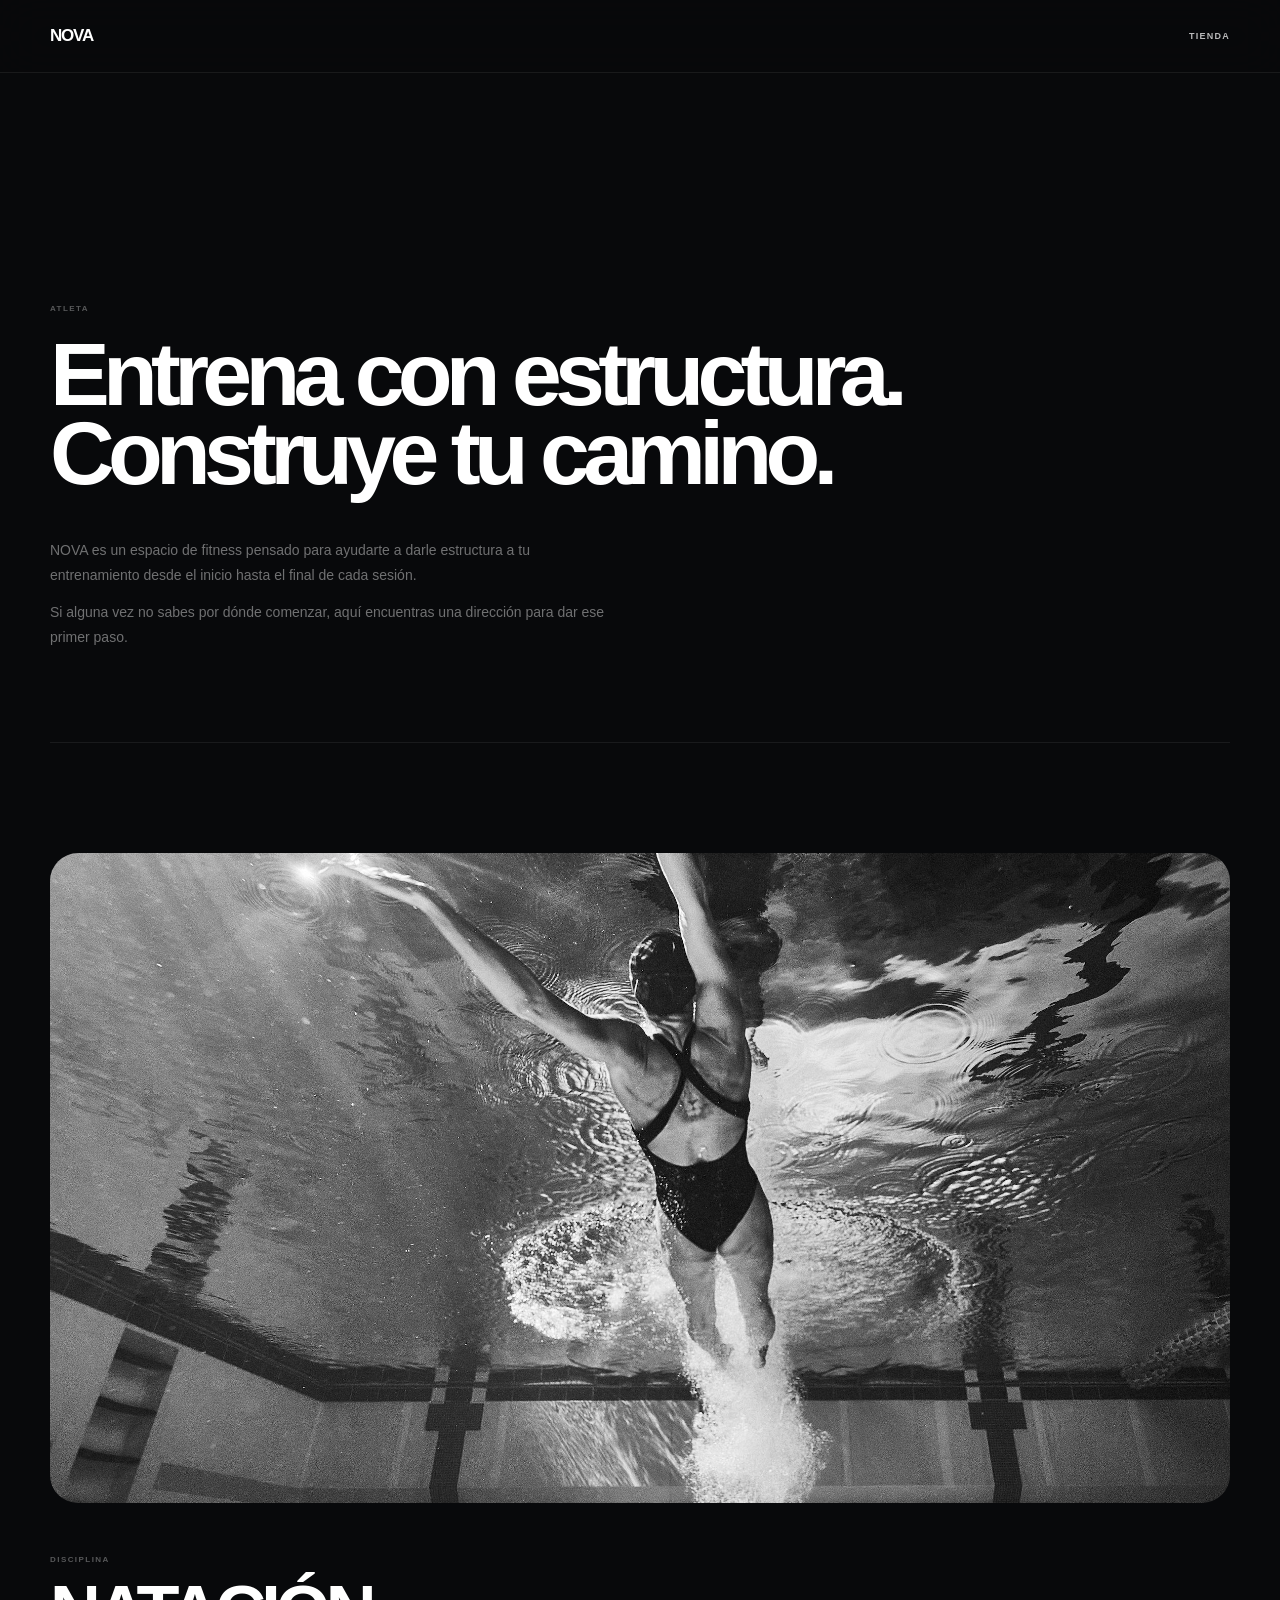
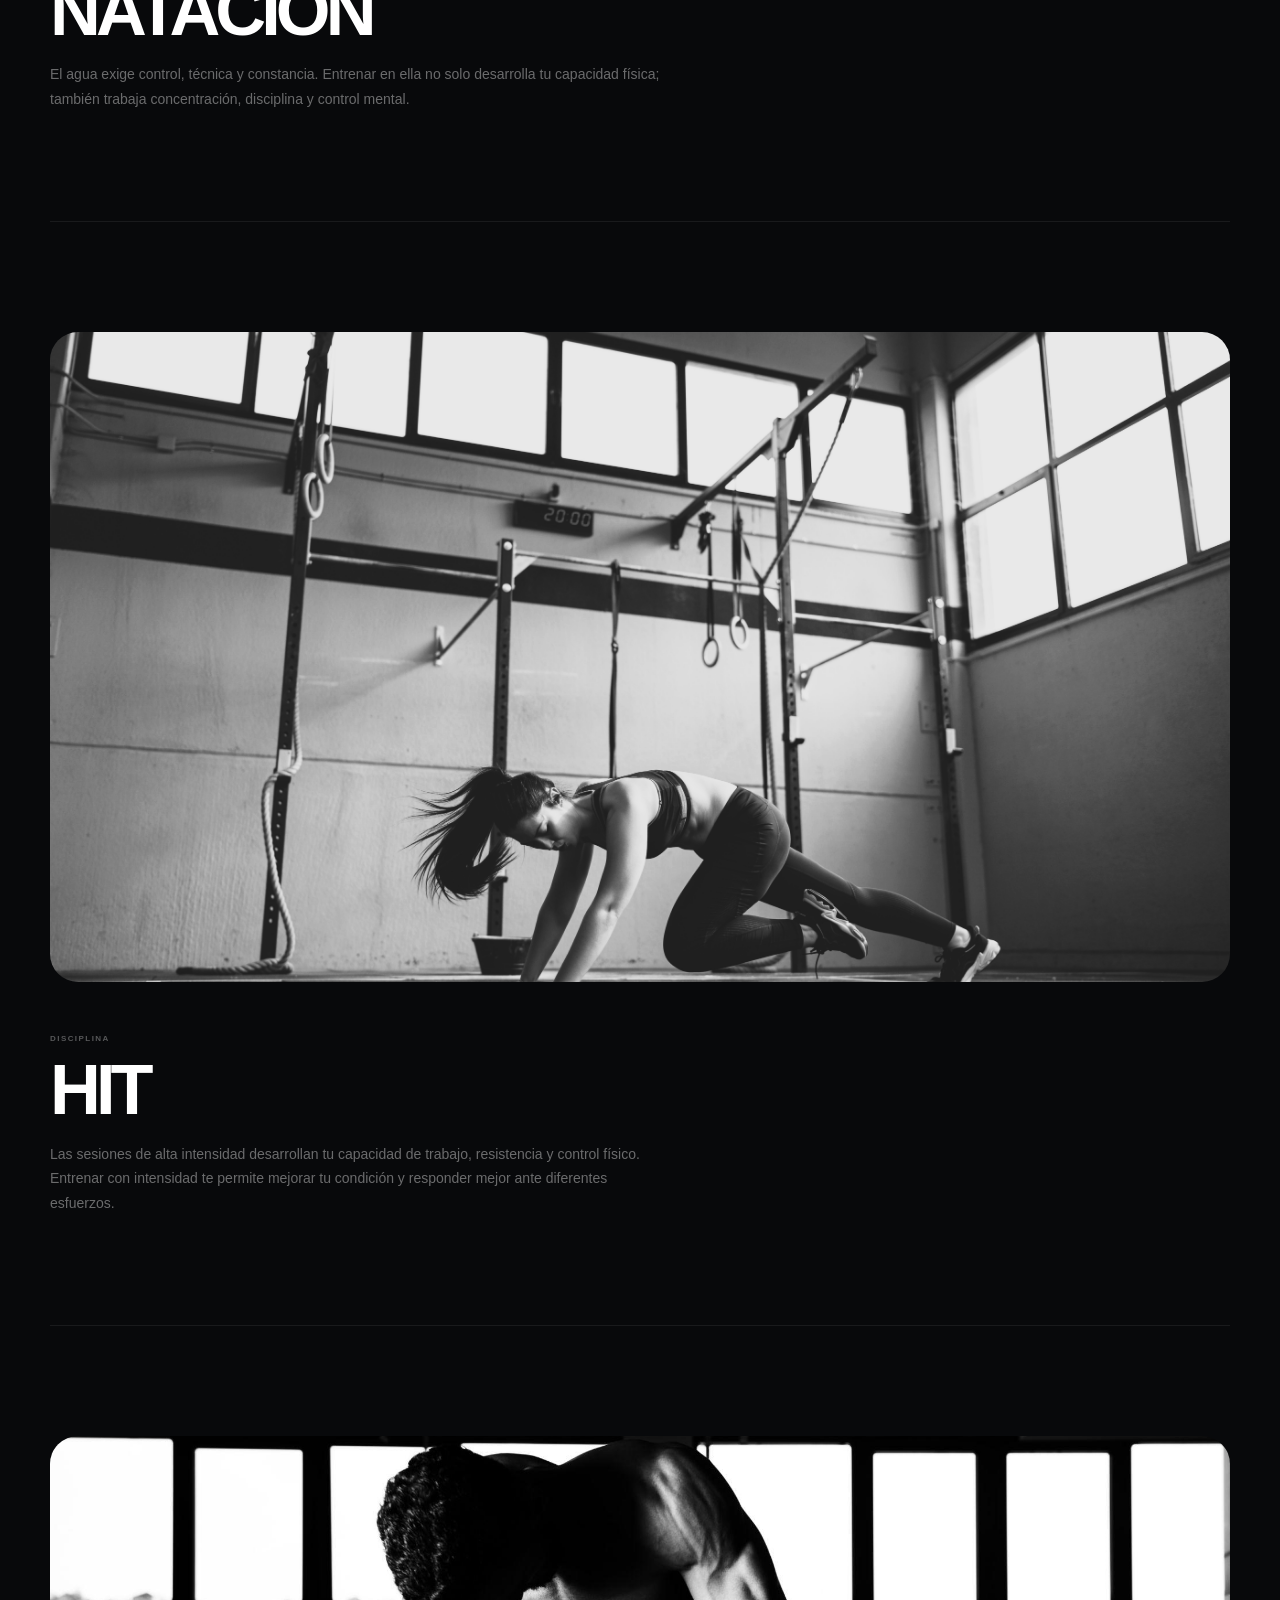
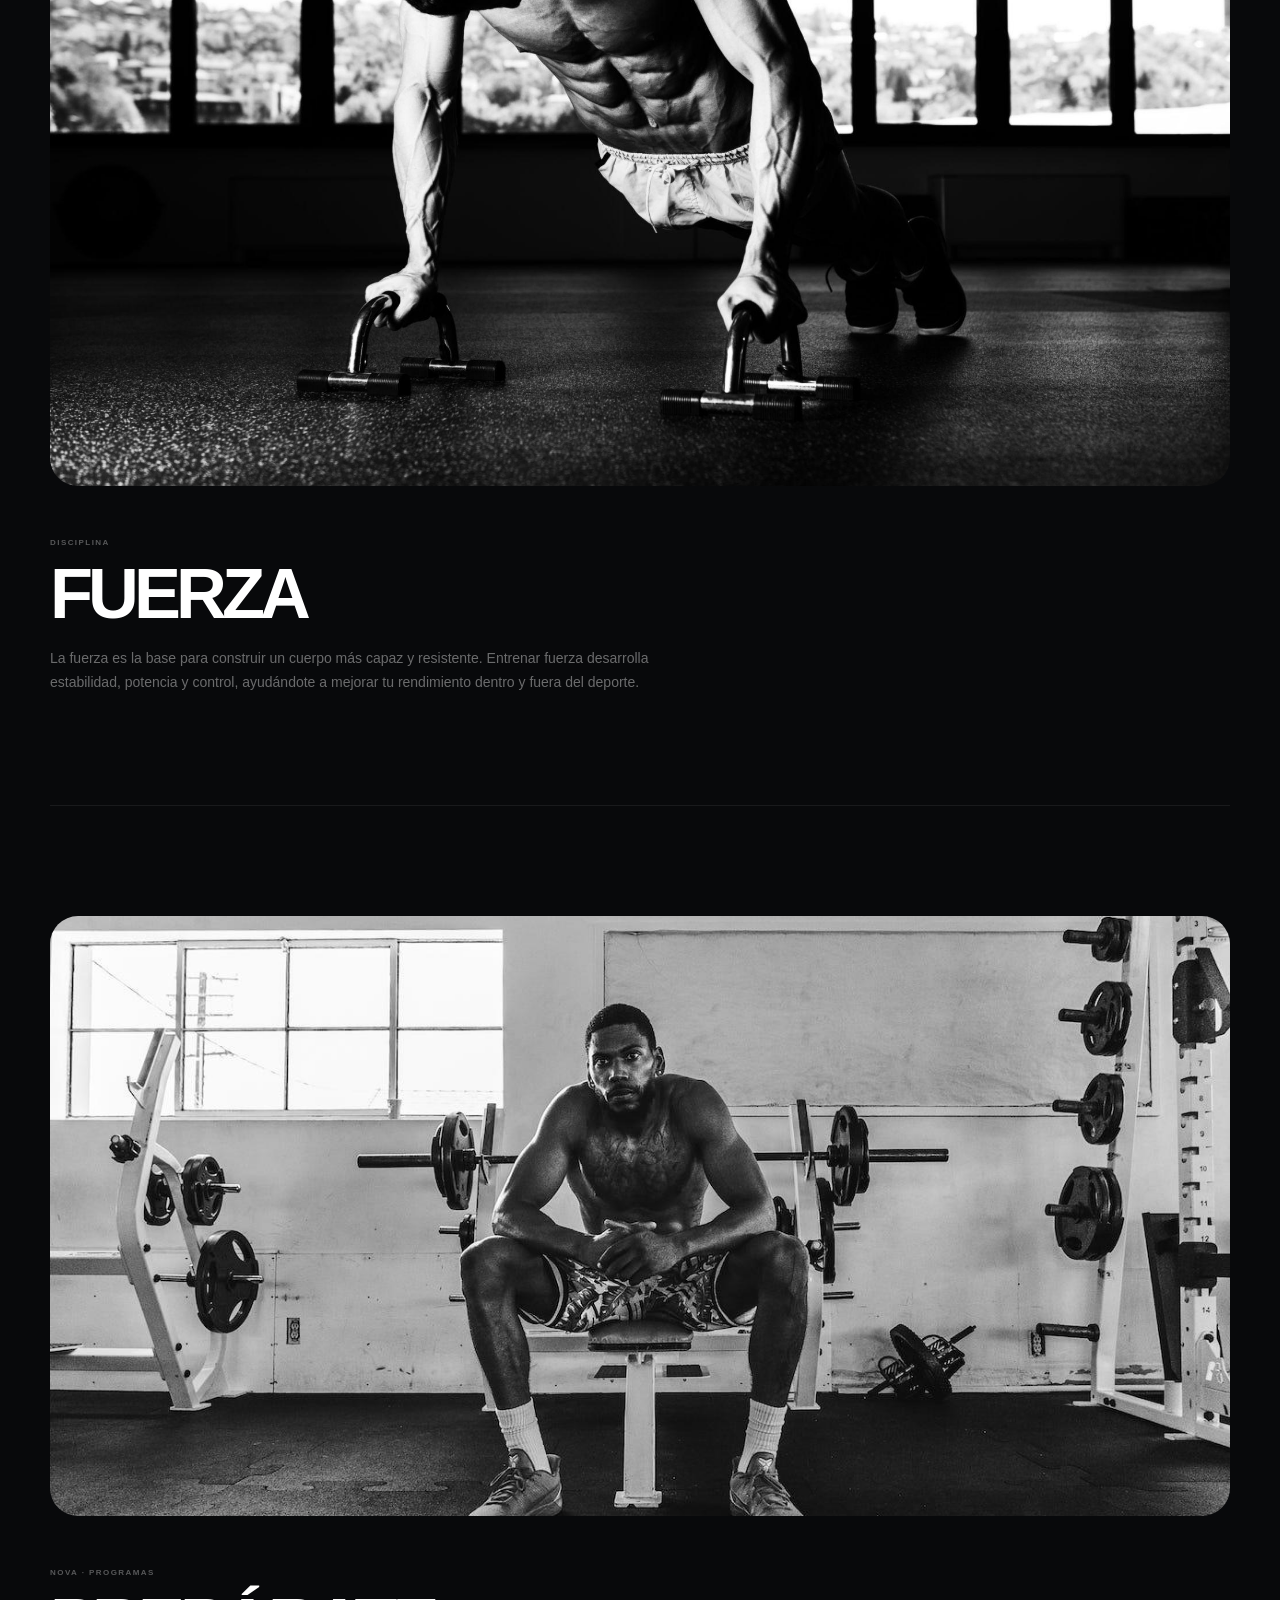
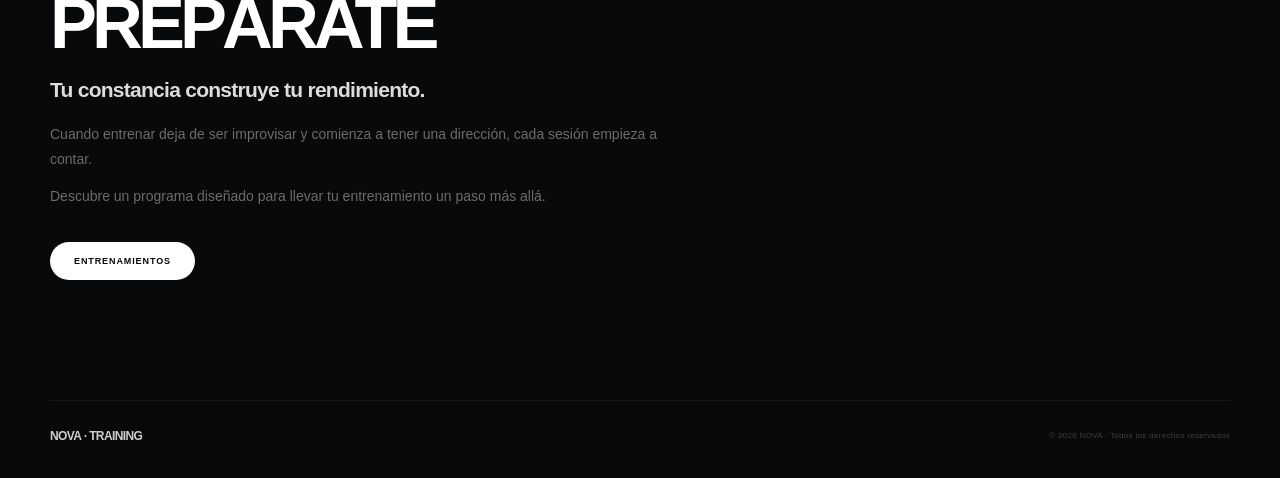
==== index.html @ e7509fa6 "Add files via upload" ====
<!DOCTYPE html>
<html lang="es">

<head>

    <meta charset="UTF-8">

    <meta
        name="viewport"
        content="width=device-width, initial-scale=1.0"
    >

    <title>NOVA</title>

    <link
        rel="stylesheet"
        href="css/index.css"
    >

</head>


<body>


<!-- =========================================================
     HEADER
     ========================================================= -->

<header class="athlete-header">

    <div class="athlete-header-inner">

        <a
            href=""
            class="athlete-brand"
        >
            NOVA
        </a>

        <a
            href="compras.html"
            class="athlete-home"
        >
            TIENDA
        </a>

    </div>

</header>



<!-- =========================================================
     CONTENIDO
     ========================================================= -->

<main
    class="athlete-page"
    id="inicio"
>


    <!-- =====================================================
         HERO
         ===================================================== -->

    <section class="athlete-hero">

        <span class="eyebrow">
            ATLETA
        </span>


        <h1>
            Entrena con estructura.<br>
            Construye tu camino.
        </h1>


        <div class="hero-content">

            <p>
                NOVA es un espacio de fitness pensado
                para ayudarte a darle estructura a tu
                entrenamiento desde el inicio hasta el
                final de cada sesión.
            </p>

            <p>
                Si alguna vez no sabes por dónde comenzar,
                aquí encuentras una dirección para dar
                ese primer paso.
            </p>

        </div>

    </section>



    <!-- =====================================================
         DISCIPLINA · NATACIÓN
         ===================================================== -->

    <section class="discipline-feature">


        <div class="feature-image">

            <img
                src="img/chap.jpg"
                alt="Entrenamiento de natación"
            >

        </div>


        <div class="feature-content">

            <span class="eyebrow">
                DISCIPLINA
            </span>

            <h2>
                NATACIÓN
            </h2>

            <p>
                El agua exige control, técnica y constancia.
                Entrenar en ella no solo desarrolla tu
                capacidad física; también trabaja
                concentración, disciplina y control mental.
            </p>

        </div>

    </section>



    <!-- =====================================================
         DISCIPLINA · HIT
         ===================================================== -->

    <section class="discipline-feature">


        <div class="feature-image">

            <img
                src="img/hit2.JPG"
                alt="Entrenamiento HIT"
            >

        </div>


        <div class="feature-content">

            <span class="eyebrow">
                DISCIPLINA
            </span>

            <h2>
                HIT
            </h2>

            <p>
                Las sesiones de alta intensidad desarrollan
                tu capacidad de trabajo, resistencia y
                control físico. Entrenar con intensidad
                te permite mejorar tu condición y responder
                mejor ante diferentes esfuerzos.
            </p>

        </div>

    </section>



    <!-- =====================================================
         DISCIPLINA · FUERZA
         ===================================================== -->

    <section class="discipline-feature">


        <div class="feature-image">

            <img
                src="img/fuerza1.jpg"
                alt="Entrenamiento de fuerza"
            >

        </div>


        <div class="feature-content">

            <span class="eyebrow">
                DISCIPLINA
            </span>

            <h2>
                FUERZA
            </h2>

            <p>
                La fuerza es la base para construir un cuerpo
                más capaz y resistente. Entrenar fuerza
                desarrolla estabilidad, potencia y control,
                ayudándote a mejorar tu rendimiento dentro
                y fuera del deporte.
            </p>

        </div>

    </section>



    <!-- =====================================================
         PREPÁRATE / PROGRAMAS
         ===================================================== -->

    <section class="prepare-section">


        <div class="prepare-image">

            <img
                src="img/chaps.4.jpg"
                alt="Entrenamiento NOVA"
            >

        </div>


        <div class="prepare-content">

            <span class="eyebrow">
                NOVA · PROGRAMAS
            </span>

            <h2>
                PREPÁRATE
            </h2>

            <h3>
                Tu constancia construye tu rendimiento.
            </h3>

            <p>
                Cuando entrenar deja de ser improvisar
                y comienza a tener una dirección, cada
                sesión empieza a contar.
            </p>

            <p>
                Descubre un programa diseñado para llevar
                tu entrenamiento un paso más allá.
            </p>


            <!-- ENTRENAMIENTO -->




            <a
                href="training.html"
                class="buy-button"
            >
                ENTRENAMIENTOS
                
            </a>

        </div>

    </section>


</main>




<!-- =========================================================
     FOOTER
     ========================================================= -->

<footer class="athlete-footer">

    <span>
        NOVA · TRAINING
    </span>

    <small>
        © 2026 NOVA · Todos los derechos reservados
    </small>

</footer>



<!-- =========================================================
     JAVASCRIPT
     ========================================================= -->

<script>



/* =========================================================
   ELEMENTOS
   ========================================================= */

const trainingModal =
    document.getElementById(
        "trainingModal"
    );


const openTraining =
    document.getElementById(
        "openTraining"
    );


const closeTraining =
    document.getElementById(
        "closeTraining"
    );


const routineView =
    document.getElementById(
        "routineView"
    );


const disciplineSelector =
    document.getElementById(
        "disciplineSelector"
    );


const modalOverlay =
    trainingModal.querySelector(
        ".training-modal-overlay"
    );



/* =========================================================
   ABRIR MODAL
   ========================================================= */

openTraining.addEventListener(
    "click",
    function() {

        trainingModal.classList.add(
            "is-visible"
        );

        trainingModal.setAttribute(
            "aria-hidden",
            "false"
        );

        document.body.classList.add(
            "modal-open"
        );

    }
);



/* =========================================================
   CERRAR MODAL
   ========================================================= */

function closeModal() {

    trainingModal.classList.remove(
        "is-visible"
    );

    trainingModal.setAttribute(
        "aria-hidden",
        "true"
    );

    document.body.classList.remove(
        "modal-open"
    );


    setTimeout(
        resetModal,
        250
    );

}


closeTraining.addEventListener(
    "click",
    closeModal
);


modalOverlay.addEventListener(
    "click",
    closeModal
);


document.addEventListener(
    "keydown",
    function(event) {

        if (
            event.key === "Escape" &&
            trainingModal.classList.contains(
                "is-visible"
            )
        ) {

            closeModal();

        }

    }
);



/* =========================================================
   DISCIPLINAS
   ========================================================= */

document
    .querySelectorAll(
        ".discipline-option"
    )
    .forEach(
        button => {

            button.addEventListener(
                "click",
                function() {

                    const discipline =
                        this.dataset.discipline;


                    showDiscipline(
                        discipline
                    );

                }
            );

        }
    );



/* =========================================================
   MOSTRAR DISCIPLINA
   ========================================================= */

function showDiscipline(
    discipline
) {


    if (
        discipline === "natacion"
    ) {

        showSwimmingSelection();

        return;

    }


    if (
        discipline === "hit"
    ) {

        showRoutine(
            NOVA_ATLETA_RUTINAS.HIT,
            "HIT"
        );

        return;

    }


    if (
        discipline === "fuerza"
    ) {

        showRoutine(
            NOVA_ATLETA_RUTINAS.FUERZA,
            "FUERZA"
        );

        return;

    }

}



/* =========================================================
   NATACIÓN · SELECCIÓN
   ========================================================= */

function showSwimmingSelection() {

    disciplineSelector.style.display =
        "none";


    routineView.innerHTML = `

        <button
            type="button"
            class="back-button"
            id="backToDisciplines"
        >
            ← DISCIPLINAS
        </button>


        <span class="eyebrow">
            NATACIÓN · SESIONES
        </span>


        <h2>
            Elige tu distancia
        </h2>


        <p class="routine-intro">
            Selecciona la sesión que quieres realizar.
        </p>


        <div class="swimming-options">


            <button
                type="button"
                class="swimming-option"
                data-swim="larga"
            >

                <span>

                    <strong>
                        2000 M
                    </strong>

                    <small>
                        SESIÓN COMPLETA
                    </small>

                </span>

                <b>
                    →
                </b>

            </button>


            <button
                type="button"
                class="swimming-option"
                data-swim="tranquila"
            >

                <span>

                    <strong>
                        1000 M
                    </strong>

                    <small>
                        RITMO TRANQUILO
                    </small>

                </span>

                <b>
                    →
                </b>

            </button>


        </div>

    `;


    document
        .getElementById(
            "backToDisciplines"
        )
        .addEventListener(
            "click",
            resetModal
        );


    document
        .querySelectorAll(
            ".swimming-option"
        )
        .forEach(
            button => {

                button.addEventListener(
                    "click",
                    function() {

                        const selected =
                            this.dataset.swim;


                        showRoutine(
                            NOVA_ATLETA_RUTINAS.NATACION[
                                selected
                            ],
                            "NATACIÓN"
                        );

                    }
                );

            }
        );

}



/* =========================================================
   MOSTRAR RUTINA
   ========================================================= */

function showRoutine(
    routine,
    discipline
) {

    disciplineSelector.style.display =
        "none";


    routineView.innerHTML = `

        <button
            type="button"
            class="back-button"
            id="backToDisciplines"
        >
            ← DISCIPLINAS
        </button>


        <span class="eyebrow">
            ${discipline} · SESIONES
        </span>


        <h2>
            ${routine.title}
        </h2>


        <span class="routine-meta">
            ${routine.meta}
        </span>


        <div class="routine-content">

            ${routine.sections.map(
                section => `

                    <section
                        class="routine-block"
                    >

                        <h3>
                            ${section.title}
                        </h3>


                        <div>

                            ${section.content.map(
                                line => `

                                    <p>
                                        ${escapeHtml(
                                            line
                                        )}
                                    </p>

                                `
                            ).join("")}

                        </div>

                    </section>

                `
            ).join("")}

        </div>

    `;


    document
        .getElementById(
            "backToDisciplines"
        )
        .addEventListener(
            "click",
            resetModal
        );

}



/* =========================================================
   VOLVER A DISCIPLINAS
   ========================================================= */

function resetModal() {

    routineView.innerHTML = "";

    disciplineSelector.style.display =
        "block";

}



/* =========================================================
   SEGURIDAD DE TEXTO
   ========================================================= */

function escapeHtml(
    value
) {

    return String(value)
        .replace(
            /&/g,
            "&amp;"
        )
        .replace(
            /</g,
            "&lt;"
        )
        .replace(
            />/g,
            "&gt;"
        )
        .replace(
            /"/g,
            "&quot;"
        )
        .replace(
            /'/g,
            "&#039;"
        );

}


</script>
</body>

<!-- =========================================================
     NOVA · INTRO
========================================================= -->

<div class="nova-intro">

    <div class="nova-intro-center">

        <div class="nova-intro-logo">
            NOVA
        </div>

        <div class="nova-intro-line"></div>

        <span class="nova-intro-label">
            TRAINING
        </span>

    </div>

</div>

</html>
---- css/index.css ----
/* =========================================================
   NOVA · ATLETA
   RESPONSIVE SYSTEM
   DESKTOP · MAC · TABLET · IPAD · MOBILE
   LANDSCAPE · PANTALLAS BAJAS
   ========================================================= */


/* =========================================================
   RESET
   ========================================================= */

* {
    margin: 0;
    padding: 0;
    box-sizing: border-box;
}

html {
    width: 100%;
    min-height: 100%;
    scroll-behavior: smooth;
    overflow-x: hidden;
}

body {
    width: 100%;
    min-width: 0;
    min-height: 100vh;

    background: #08090b;
    color: #ffffff;

    font-family:
        -apple-system,
        BlinkMacSystemFont,
        "SF Pro Display",
        "SF Pro",
        "Segoe UI",
        Roboto,
        Inter,
        sans-serif;

    -webkit-font-smoothing: antialiased;
    text-rendering: optimizeLegibility;

    overflow-x: hidden;
}

body.modal-open {
    overflow: hidden;
    touch-action: none;
}

button,
a,
input,
textarea,
select {
    font: inherit;
}

button {
    cursor: pointer;
}

img {
    display: block;
    max-width: 100%;
}


/* =========================================================
   HEADER
   ========================================================= */

.athlete-header {
    position: sticky;
    top: 0;
    left: 0;

    width: 100%;
    height: auto;

    z-index: 500;

    border-bottom:
        1px solid rgba(255, 255, 255, .07);

    background:
        rgba(8, 9, 11, .88);

    backdrop-filter:
        blur(22px);

    -webkit-backdrop-filter:
        blur(22px);
}

.athlete-header-inner {
    width:
        min(
            1180px,
            calc(100% - 40px)
        );

    min-height: 72px;

    margin: 0 auto;

    display: flex;
    align-items: center;
    justify-content: space-between;

    gap: 20px;
}


/* =========================================================
   BRAND
   ========================================================= */

.athlete-brand {
    color: #ffffff;
    text-decoration: none;

    font-size: 17px;
    font-weight: 900;

    letter-spacing: -.07em;

    white-space: nowrap;

    transition:
        opacity .2s ease;
}

.athlete-brand:hover {
    opacity: .65;
}


/* =========================================================
   HOME
   ========================================================= */

.athlete-home {
    color:
        rgba(255, 255, 255, .72);

    text-decoration: none;

    font-size: 9px;
    font-weight: 800;

    letter-spacing: .14em;

    white-space: nowrap;

    transition:
        color .2s ease;
}

.athlete-home:hover {
    color: #ffffff;
}


/* =========================================================
   PAGE
   ========================================================= */

.athlete-page {
    width:
        min(
            1180px,
            calc(100% - 40px)
        );

    margin: 0 auto;

    padding:
        100px 0 120px;

    overflow: visible;
}


/* =========================================================
   EYEBROW
   ========================================================= */

.eyebrow {
    display: inline-block;

    color:
        rgba(255, 255, 255, .32);

    font-size: 8px;
    font-weight: 800;

    letter-spacing: .18em;
    line-height: 1;

    white-space: nowrap;
}


/* =========================================================
   HERO
   ========================================================= */

.athlete-hero {
    min-height: 570px;

    display: flex;
    flex-direction: column;
    justify-content: flex-end;

    padding-bottom: 80px;

    border-bottom:
        1px solid rgba(255, 255, 255, .07);
}

.athlete-hero h1 {
    max-width: 1050px;

    margin:
        22px 0 45px;

    color: #ffffff;

    font-size:
        clamp(
            52px,
            7vw,
            104px
        );

    line-height: .88;

    letter-spacing: -.075em;

    font-weight: 800;
}

.hero-content {
    width: 100%;
    max-width: 650px;
}

.hero-content p {
    max-width: 570px;

    margin-bottom: 13px;

    color:
        rgba(255, 255, 255, .42);

    font-size: 14px;
    line-height: 1.75;
}


/* =========================================================
   TRAINING BUTTON
   ========================================================= */

.training-button {
    margin-top: 28px;

    min-width: 190px;

    display: inline-flex;
    align-items: center;
    justify-content: space-between;

    gap: 35px;

    padding:
        15px 18px;

    border:
        1px solid rgba(255, 255, 255, .12);

    border-radius: 999px;

    background:
        rgba(255, 255, 255, .045);

    color: #ffffff;

    font-size: 9px;
    font-weight: 900;

    letter-spacing: .1em;

    transition:
        background .2s ease,
        border-color .2s ease,
        transform .2s ease;
}

.training-button span {
    font-size: 16px;
    line-height: 1;
}

.training-button:hover {
    background:
        rgba(255, 255, 255, .09);

    border-color:
        rgba(255, 255, 255, .2);

    transform:
        translateY(-2px);
}


/* =========================================================
   DISCIPLINE FEATURE
   ========================================================= */

.discipline-feature {
    width: 100%;

    padding:
        110px 0;

    border-bottom:
        1px solid rgba(255, 255, 255, .07);
}


/* =========================================================
   DISCIPLINE IMAGE
   ========================================================= */

.feature-image {
    width: 100%;

    height:
        clamp(
            360px,
            52vw,
            650px
        );

    overflow: hidden;

    border-radius: 28px;

    background:
        rgba(255, 255, 255, .04);

    position: relative;
}

.feature-image img {
    width: 100%;
    height: 100%;

    object-fit: cover;
    object-position: center;

    display: block;
}


/* =========================================================
   DISCIPLINE CONTENT
   ========================================================= */

.feature-content {
    width: 100%;
    max-width: 700px;

    padding-top: 45px;
}

.feature-content h2 {
    margin:
        13px 0 20px;

    font-size:
        clamp(
            44px,
            5.5vw,
            76px
        );

    line-height: .9;

    letter-spacing: -.07em;

    font-weight: 800;
}

.feature-content p {
    max-width: 620px;

    color:
        rgba(255, 255, 255, .4);

    font-size: 14px;

    line-height: 1.75;
}


/* =========================================================
   PREPARE
   ========================================================= */

.prepare-section {
    width: 100%;

    padding-top: 110px;
}


/* =========================================================
   PREPARE IMAGE
   ========================================================= */

.prepare-image {
    width: 100%;

    height:
        clamp(
            330px,
            48vw,
            600px
        );

    overflow: hidden;

    border-radius: 28px;

    background:
        rgba(255, 255, 255, .04);

    position: relative;
}

.prepare-image img {
    width: 100%;
    height: 100%;

    object-fit: cover;
    object-position: center;

    display: block;
}


/* =========================================================
   PREPARE CONTENT
   ========================================================= */

.prepare-content {
    width: 100%;
    max-width: 700px;

    padding-top: 45px;
}

.prepare-content h2 {
    margin:
        13px 0 22px;

    font-size:
        clamp(
            44px,
            5.5vw,
            76px
        );

    line-height: .9;

    letter-spacing: -.07em;

    font-weight: 800;
}

.prepare-content h3 {
    margin-bottom: 20px;

    color:
        rgba(255, 255, 255, .86);

    font-size: 21px;

    line-height: 1.2;

    letter-spacing: -.035em;
}

.prepare-content p {
    max-width: 620px;

    margin-bottom: 13px;

    color:
        rgba(255, 255, 255, .4);

    font-size: 14px;

    line-height: 1.75;
}


/* =========================================================
   BUY BUTTON
   ========================================================= */

.buy-button {
    margin-top: 20px;

    min-width: 145px;

    display: inline-flex;
    align-items: center;
    justify-content: center;

    gap: 28px;

    padding:
        14px 18px;

    border-radius: 999px;

    background: #ffffff;
    color: #08090b;

    text-decoration: none;

    font-size: 9px;
    font-weight: 900;

    letter-spacing: .1em;

    transition:
        transform .2s ease,
        opacity .2s ease;
}

.buy-button:hover {
    transform:
        translateY(-2px);

    opacity: .88;
}


/* =========================================================
   FOOTER
   ========================================================= */

.athlete-footer {
    width:
        min(
            1180px,
            calc(100% - 40px)
        );

    margin: 0 auto;

    padding:
        28px 0 35px;

    display: flex;
    align-items: center;
    justify-content: space-between;

    gap: 20px;

    border-top:
        1px solid rgba(255, 255, 255, .06);
}

.athlete-footer span {
    color:
        rgba(255, 255, 255, .8);

    font-size: 12px;
    font-weight: 900;

    letter-spacing: -.05em;
}

.athlete-footer small {
    color:
        rgba(255, 255, 255, .22);

    font-size: 8px;

    letter-spacing: .04em;
}


/* =========================================================
   MODAL
   ========================================================= */

.training-modal {
    position: fixed;

    inset: 0;

    width: 100%;
    height: 100%;

    z-index: 1000;

    display: flex;
    align-items: center;
    justify-content: center;

    padding: 20px;

    visibility: hidden;
    opacity: 0;

    pointer-events: none;

    transition:
        opacity .22s ease,
        visibility .22s ease;
}

.training-modal.is-visible {
    visibility: visible;
    opacity: 1;

    pointer-events: auto;
}


/* =========================================================
   MODAL OVERLAY
   ========================================================= */

.training-modal-overlay {
    position: absolute;

    inset: 0;

    width: 100%;
    height: 100%;

    background:
        rgba(0, 0, 0, .72);

    backdrop-filter:
        blur(12px);

    -webkit-backdrop-filter:
        blur(12px);
}


/* =========================================================
   MODAL BOX
   ========================================================= */

.training-modal-box {
    position: relative;

    z-index: 2;

    width:
        min(
            560px,
            100%
        );

    max-height:
        min(
            760px,
            calc(100vh - 40px)
        );

    overflow-y: auto;
    overflow-x: hidden;

    padding:
        45px;

    border:
        1px solid rgba(255, 255, 255, .1);

    border-radius: 28px;

    background:
        linear-gradient(
            145deg,
            rgba(24, 25, 28, .98),
            rgba(10, 11, 13, .98)
        );

    box-shadow:
        0 30px 100px
        rgba(0, 0, 0, .65);

    scrollbar-width: thin;

    scrollbar-color:
        rgba(255, 255, 255, .15)
        transparent;

    transform:
        translateY(18px)
        scale(.98);

    transition:
        transform .25s ease;
}

.training-modal.is-visible
.training-modal-box {
    transform:
        translateY(0)
        scale(1);
}


/* =========================================================
   MODAL CLOSE
   ========================================================= */

.modal-close {
    position: absolute;

    top: 18px;
    right: 20px;

    width: 38px;
    height: 38px;

    display: flex;
    align-items: center;
    justify-content: center;

    border:
        1px solid rgba(255, 255, 255, .08);

    border-radius: 50%;

    background:
        rgba(255, 255, 255, .04);

    color:
        rgba(255, 255, 255, .65);

    font-size: 22px;
    font-weight: 300;

    line-height: 1;

    transition:
        background .2s ease,
        color .2s ease;
}

.modal-close:hover {
    background:
        rgba(255, 255, 255, .1);

    color: #ffffff;
}


/* =========================================================
   DISCIPLINE SELECTOR
   ========================================================= */

.discipline-selector {
    display: block;
}

.discipline-selector h2,
.routine-view h2 {
    margin:
        14px 0 28px;

    max-width: 430px;

    font-size:
        clamp(
            32px,
            5vw,
            48px
        );

    line-height: .95;

    letter-spacing: -.06em;
}


/* =========================================================
   DISCIPLINE OPTIONS
   ========================================================= */

.discipline-options {
    display: grid;
    gap: 9px;
}

.discipline-option {
    width: 100%;
    min-height: 68px;

    display: flex;
    align-items: center;
    justify-content: space-between;

    padding:
        0 18px;

    border:
        1px solid rgba(255, 255, 255, .08);

    border-radius: 16px;

    background:
        rgba(255, 255, 255, .035);

    color: #ffffff;

    text-align: left;

    transition:
        background .2s ease,
        border-color .2s ease,
        transform .2s ease;
}

.discipline-option span {
    font-size: 10px;
    font-weight: 900;

    letter-spacing: .12em;
}

.discipline-option strong {
    color:
        rgba(255, 255, 255, .35);

    font-size: 18px;
    font-weight: 400;

    transition:
        transform .2s ease,
        color .2s ease;
}

.discipline-option:hover {
    background:
        rgba(255, 255, 255, .075);

    border-color:
        rgba(255, 255, 255, .16);

    transform:
        translateX(3px);
}

.discipline-option:hover strong {
    transform:
        translateX(4px);

    color: #ffffff;
}


/* =========================================================
   ROUTINE VIEW
   ========================================================= */

.routine-view {
    display: block;
}

.routine-view:empty {
    display: none;
}


/* =========================================================
   BACK BUTTON
   ========================================================= */

.back-button {
    display: inline-flex;
    align-items: center;

    gap: 8px;

    margin-bottom: 25px;

    padding: 0;

    border: 0;

    background: transparent;

    color:
        rgba(255, 255, 255, .4);

    font-size: 8px;
    font-weight: 900;

    letter-spacing: .13em;

    transition:
        color .2s ease;
}

.back-button:hover {
    color: #ffffff;
}


/* =========================================================
   ROUTINE INTRO
   ========================================================= */

.routine-intro {
    max-width: 430px;

    margin:
        -10px 0 25px;

    color:
        rgba(255, 255, 255, .38);

    font-size: 12px;

    line-height: 1.65;
}


/* =========================================================
   SWIMMING OPTIONS
   ========================================================= */

.swimming-options {
    display: grid;
    gap: 9px;
}

.swimming-option {
    width: 100%;
    min-height: 82px;

    display: flex;
    align-items: center;
    justify-content: space-between;

    padding:
        15px 18px;

    border:
        1px solid rgba(255, 255, 255, .08);

    border-radius: 17px;

    background:
        rgba(255, 255, 255, .035);

    color: #ffffff;

    text-align: left;

    transition:
        background .2s ease,
        border-color .2s ease,
        transform .2s ease;
}

.swimming-option span {
    display: flex;
    flex-direction: column;

    gap: 6px;
}

.swimming-option strong {
    font-size: 18px;
    line-height: 1;

    letter-spacing: -.04em;
}

.swimming-option small {
    color:
        rgba(255, 255, 255, .3);

    font-size: 7px;
    font-weight: 800;

    letter-spacing: .12em;
}

.swimming-option b {
    color:
        rgba(255, 255, 255, .35);

    font-size: 18px;
    font-weight: 400;

    transition:
        transform .2s ease,
        color .2s ease;
}

.swimming-option:hover {
    background:
        rgba(255, 255, 255, .075);

    border-color:
        rgba(255, 255, 255, .16);

    transform:
        translateX(3px);
}

.swimming-option:hover b {
    color: #ffffff;

    transform:
        translateX(4px);
}


/* =========================================================
   ROUTINE META
   ========================================================= */

.routine-meta {
    display: inline-block;

    margin-top: -15px;
    margin-bottom: 28px;

    color:
        rgba(255, 255, 255, .3);

    font-size: 8px;
    font-weight: 800;

    letter-spacing: .13em;
}


/* =========================================================
   ROUTINE CONTENT
   ========================================================= */

.routine-content {
    display: grid;
    gap: 10px;
}

.routine-block {
    padding: 20px;

    border:
        1px solid rgba(255, 255, 255, .07);

    border-radius: 16px;

    background:
        rgba(255, 255, 255, .025);
}

.routine-block h3 {
    margin-bottom: 13px;

    color:
        rgba(255, 255, 255, .72);

    font-size: 9px;
    font-weight: 900;

    letter-spacing: .14em;
}

.routine-block p {
    margin-bottom: 6px;

    color:
        rgba(255, 255, 255, .43);

    font-size: 12px;

    line-height: 1.55;

    overflow-wrap: anywhere;
}

.routine-block p:last-child {
    margin-bottom: 0;
}


/* =========================================================
   TABLET
   801px — 1100px
   ========================================================= */

@media (min-width: 801px) and (max-width: 1100px) {

    .athlete-header-inner,
    .athlete-page,
    .athlete-footer {
        width:
            calc(100% - 48px);
    }

    .athlete-page {
        padding-top: 85px;
    }

    .athlete-hero {
        min-height: 520px;
    }

    .athlete-hero h1 {
        font-size:
            clamp(
                58px,
                8vw,
                88px
            );
    }

    .feature-image {
        height:
            clamp(
                360px,
                54vw,
                570px
            );
    }

    .prepare-image {
        height:
            clamp(
                330px,
                50vw,
                530px
            );
    }
}


/* =========================================================
   IPAD / TABLET
   ========================================================= */

@media (max-width: 800px) {

    .athlete-header-inner {
        width:
            calc(100% - 36px);

        min-height: 64px;
    }

    .athlete-page {
        width:
            calc(100% - 36px);

        padding:
            72px 0 90px;
    }

    .athlete-hero {
        min-height: 500px;

        padding-bottom: 65px;
    }

    .athlete-hero h1 {
        margin-bottom: 38px;

        font-size:
            clamp(
                48px,
                9vw,
                76px
            );
    }

    .feature-image,
    .prepare-image {
        border-radius: 22px;
    }

    .feature-image {
        height:
            clamp(
                320px,
                58vw,
                520px
            );
    }

    .prepare-image {
        height:
            clamp(
                300px,
                52vw,
                480px
            );
    }

    .discipline-feature {
        padding:
            80px 0;
    }

    .prepare-section {
        padding-top: 80px;
    }

    .training-modal {
        padding: 16px;
    }

    .training-modal-box {
        max-height:
            calc(100vh - 32px);

        padding:
            38px 28px 30px;

        border-radius: 24px;
    }
}


/* =========================================================
   MOBILE
   ========================================================= */

@media (max-width: 600px) {

    html,
    body {
        width: 100%;
        max-width: 100%;

        overflow-x: hidden;
    }

    .athlete-header {
        position: sticky;
    }

    .athlete-header-inner {
        width:
            calc(100% - 28px);

        min-height: 60px;
    }

    .athlete-brand {
        font-size: 16px;
    }

    .athlete-home {
        font-size: 8px;
    }


    /* =====================================================
       PAGE
       ===================================================== */

    .athlete-page {
        width:
            calc(100% - 28px);

        max-width: 100%;

        padding:
            48px 0 70px;

        margin-left: auto;
        margin-right: auto;
    }


    /* =====================================================
       HERO
       ===================================================== */

    .athlete-hero {
        min-height: auto;

        padding-bottom: 55px;
    }

    .athlete-hero h1 {
        width: 100%;
        max-width: 100%;

        margin:
            16px 0 28px;

        font-size:
            clamp(
                43px,
                13.5vw,
                66px
            );

        line-height: .91;

        letter-spacing: -.07em;
    }

    .hero-content {
        width: 100%;
    }

    .hero-content p {
        width: 100%;
        max-width: 100%;

        font-size: 13px;
        line-height: 1.7;
    }


    /* =====================================================
       DISCIPLINAS
       ===================================================== */

    .discipline-feature {
        padding:
            65px 0;
    }

    .feature-image {
        width: 100%;

        height:
            clamp(
                250px,
                72vw,
                390px
            );

        border-radius: 20px;
    }

    .feature-content {
        width: 100%;

        padding-top: 32px;
    }

    .feature-content h2 {
        font-size:
            clamp(
                44px,
                13vw,
                58px
            );
    }

    .feature-content p {
        width: 100%;
        max-width: 100%;

        font-size: 13px;
        line-height: 1.7;
    }


    /* =====================================================
       PREPARE
       ===================================================== */

    .prepare-section {
        padding-top: 65px;
    }

    .prepare-image {
        width: 100%;

        height:
            clamp(
                240px,
                65vw,
                360px
            );

        border-radius: 20px;
    }

    .prepare-content {
        padding-top: 32px;
    }

    .prepare-content h2 {
        font-size:
            clamp(
                44px,
                13vw,
                58px
            );
    }

    .prepare-content h3 {
        font-size: 18px;
        line-height: 1.25;
    }

    .prepare-content p {
        width: 100%;
        max-width: 100%;

        font-size: 13px;
        line-height: 1.7;
    }

    .buy-button {
        width: 100%;

        min-height: 50px;
    }


    /* =====================================================
       FOOTER
       ===================================================== */

    .athlete-footer {
        width:
            calc(100% - 28px);

        align-items: flex-start;

        flex-direction: column;

        padding:
            25px 0 28px;

        gap: 10px;
    }


    /* =====================================================
       MODAL
       ===================================================== */

    .training-modal {
        align-items: flex-end;

        padding: 0;

        height: 100%;
        height: 100dvh;
    }

    .training-modal-box {
        width: 100%;
        max-width: 100%;

        max-height:
            calc(100dvh - 14px);

        padding:
            48px 20px 25px;

        border-radius:
            25px 25px 0 0;

        border-bottom: 0;

        transform:
            translateY(30px)
            scale(1);
    }

    .training-modal.is-visible
    .training-modal-box {
        transform:
            translateY(0)
            scale(1);
    }


    /* =====================================================
       MODAL CLOSE
       ===================================================== */

    .modal-close {
        top: 13px;
        right: 14px;

        width: 34px;
        height: 34px;
    }


    /* =====================================================
       MODAL TITLES
       ===================================================== */

    .discipline-selector h2,
    .routine-view h2 {
        width: 100%;
        max-width: 100%;

        font-size:
            clamp(
                32px,
                9vw,
                38px
            );

        margin-bottom: 24px;
    }


    /* =====================================================
       OPTIONS
       ===================================================== */

    .discipline-option {
        min-height: 62px;

        padding:
            0 15px;
    }

    .swimming-option {
        min-height: 74px;

        padding:
            14px 15px;
    }


    /* =====================================================
       ROUTINES
       ===================================================== */

    .routine-block {
        padding: 17px;
    }

    .routine-block p {
        font-size: 11px;
        line-height: 1.55;
    }
}


/* =========================================================
   VERY SMALL MOBILE
   ========================================================= */

@media (max-width: 380px) {

    .athlete-header-inner,
    .athlete-page,
    .athlete-footer {
        width:
            calc(100% - 24px);
    }

    .athlete-page {
        padding-top: 42px;
    }

    .athlete-hero h1 {
        font-size: 43px;
    }

    .feature-content h2,
    .prepare-content h2 {
        font-size: 43px;
    }

    .training-modal-box {
        padding-left: 17px;
        padding-right: 17px;
    }

    .discipline-option span {
        font-size: 9px;
    }
}


/* =========================================================
   LANDSCAPE MOBILE
   EVITA QUE LA PÁGINA SE VUELVA EXCESIVAMENTE ALTA
   ========================================================= */

@media (max-width: 800px)
and (orientation: landscape) {

    .athlete-page {
        padding-top: 42px;
        padding-bottom: 60px;
    }

    .athlete-hero {
        min-height: auto;
        padding-bottom: 50px;
    }

    .athlete-hero h1 {
        font-size:
            clamp(
                40px,
                9vh,
                58px
            );

        margin-bottom: 24px;
    }

    .feature-image {
        height:
            min(
                70vh,
                390px
            );
    }

    .prepare-image {
        height:
            min(
                65vh,
                350px
            );
    }

    .training-modal-box {
        max-height:
            calc(100dvh - 12px);
    }
}


/* =========================================================
   PANTALLAS DE POCA ALTURA
   ========================================================= */

@media (max-height: 600px) {

    .athlete-hero {
        min-height: auto;
    }

    .nova-intro-center {
        padding:
            12px 20px;
    }
}


/* =========================================================
   PANTALLAS MUY BAJAS
   ========================================================= */

@media (max-height: 450px) {

    .athlete-header-inner {
        min-height: 54px;
    }

    .athlete-page {
        padding-top: 35px;
    }

    .athlete-hero {
        padding-bottom: 40px;
    }
}


/* =========================================================
   NOVA · INTRO
   ========================================================= */

.nova-intro {
    position: fixed;

    inset: 0;

    width: 100%;
    height: 100%;
    height: 100dvh;

    z-index: 99999;

    display: flex;
    align-items: center;
    justify-content: center;

    background: #08090b;

    overflow: hidden;

    pointer-events: none;

    animation:
        novaIntroOut
        2s
        cubic-bezier(.22, .61, .36, 1)
        forwards;
}

.nova-intro-center {
    width: 100%;
    max-width: 100%;

    display: flex;
    flex-direction: column;

    align-items: center;
    justify-content: center;

    text-align: center;

    padding: 20px;
}

.nova-intro-logo {
    display: block;

    color: #ffffff;

    font-family:
        -apple-system,
        BlinkMacSystemFont,
        "SF Pro Display",
        "SF Pro",
        "Segoe UI",
        Roboto,
        Inter,
        sans-serif;

    font-size:
        clamp(
            40px,
            7vw,
            82px
        );

    font-weight: 900;

    line-height: 1;

    letter-spacing: -.075em;

    white-space: nowrap;

    opacity: 0;

    transform:
        translateY(10px)
        scale(.96);

    animation:
        novaLogoIn
        1.1s
        cubic-bezier(.22, .61, .36, 1)
        .05s
        forwards;
}

.nova-intro-line {
    width: 0;
    height: 1px;

    margin-top:
        clamp(
            12px,
            1.5vw,
            18px
        );

    background:
        rgba(255, 255, 255, .28);

    animation:
        novaLineIn
        .7s
        cubic-bezier(.22, .61, .36, 1)
        .35s
        forwards;
}

.nova-intro-label {
    margin-top:
        clamp(
            8px,
            1vw,
            11px
        );

    color:
        rgba(255, 255, 255, .28);

    font-family:
        -apple-system,
        BlinkMacSystemFont,
        "SF Pro Display",
        "SF Pro",
        "Segoe UI",
        Roboto,
        Inter,
        sans-serif;

    font-size:
        clamp(
            6px,
            .65vw,
            8px
        );

    font-weight: 800;

    letter-spacing: .22em;

    line-height: 1;

    white-space: nowrap;

    opacity: 0;

    transform:
        translateY(5px);

    animation:
        novaLabelIn
        .6s
        ease
        .5s
        forwards;
}


/* =========================================================
   INTRO · LOGO
   ========================================================= */

@keyframes novaLogoIn {

    0% {
        opacity: 0;

        transform:
            translateY(10px)
            scale(.96);
    }

    100% {
        opacity: 1;

        transform:
            translateY(0)
            scale(1);
    }
}


/* =========================================================
   INTRO · LINE
   ========================================================= */

@keyframes novaLineIn {

    0% {
        width: 0;
        opacity: 0;
    }

    100% {
        width:
            clamp(
                38px,
                4vw,
                52px
            );

        opacity: 1;
    }
}


/* =========================================================
   INTRO · LABEL
   ========================================================= */

@keyframes novaLabelIn {

    0% {
        opacity: 0;

        transform:
            translateY(5px);
    }

    100% {
        opacity: 1;

        transform:
            translateY(0);
    }
}


/* =========================================================
   INTRO · SALIDA
   ========================================================= */

@keyframes novaIntroOut {

    0% {
        opacity: 1;
        visibility: visible;
    }

    75% {
        opacity: 1;
        visibility: visible;
    }

    100% {
        opacity: 0;
        visibility: hidden;
    }
}


/* =========================================================
   INTRO · MOBILE
   ========================================================= */

@media (max-width: 600px) {

    .nova-intro-center {
        padding: 20px;
    }

    .nova-intro-logo {
        font-size:
            clamp(
                40px,
                15vw,
                62px
            );

        letter-spacing:
            -.07em;
    }

    .nova-intro-line {
        margin-top: 14px;
    }

    .nova-intro-label {
        font-size: 6px;
        letter-spacing: .2em;
    }
}


/* =========================================================
   INTRO · MOBILE MUY PEQUEÑO
   ========================================================= */

@media (max-width: 380px) {

    .nova-intro-logo {
        font-size: 40px;
    }
}


/* =========================================================
   INTRO · IPAD / TABLET
   ========================================================= */

@media (min-width: 601px)
and (max-width: 1024px) {

    .nova-intro-center {
        padding: 30px;
    }

    .nova-intro-logo {
        font-size:
            clamp(
                52px,
                8vw,
                72px
            );
    }
}


/* =========================================================
   INTRO · TABLET LANDSCAPE
   ========================================================= */

@media (min-width: 601px)
and (max-width: 1024px)
and (orientation: landscape) {

    .nova-intro-logo {
        font-size:
            clamp(
                46px,
                7vh,
                66px
            );
    }

    .nova-intro-line {
        margin-top: 12px;
    }

    .nova-intro-label {
        margin-top: 8px;
    }
}


/* =========================================================
   INTRO · DESKTOP / MAC
   ========================================================= */

@media (min-width: 1025px) {

    .nova-intro-logo {
        font-size:
            clamp(
                58px,
                6vw,
                82px
            );
    }
}


/* =========================================================
   INTRO · MAC GRANDE
   ========================================================= */

@media (min-width: 1440px) {

    .nova-intro-logo {
        font-size:
            clamp(
                70px,
                5vw,
                86px
            );
    }
}


/* =========================================================
   INTRO · LANDSCAPE
   ========================================================= */

@media (orientation: landscape) {

    .nova-intro-center {
        padding:
            16px 24px;
    }
}


/* =========================================================
   INTRO · PANTALLAS BAJAS
   ========================================================= */

@media (max-height: 600px) {

    .nova-intro-center {
        padding:
            12px 20px;
    }

    .nova-intro-logo {
        font-size:
            clamp(
                38px,
                8vh,
                62px
            );
    }

    .nova-intro-line {
        margin-top: 10px;
    }

    .nova-intro-label {
        margin-top: 7px;
    }
}


/* =========================================================
   INTRO · PANTALLAS MUY BAJAS
   ========================================================= */

@media (max-height: 450px) {

    .nova-intro-logo {
        font-size:
            clamp(
                34px,
                8vh,
                52px
            );
    }

    .nova-intro-line {
        margin-top: 8px;
    }

    .nova-intro-label {
        margin-top: 6px;
        font-size: 6px;
    }
}


/* =========================================================
   SEGURIDAD FINAL
   EVITA DESBORDAMIENTOS HORIZONTALES
   ========================================================= */

.athlete-page,
.athlete-header,
.athlete-footer,
.feature-image,
.prepare-image,
.training-modal,
.training-modal-box {
    max-width: 100%;
}

.athlete-page *,
.athlete-header *,
.athlete-footer *,
.training-modal * {
    max-width: 100%;
}
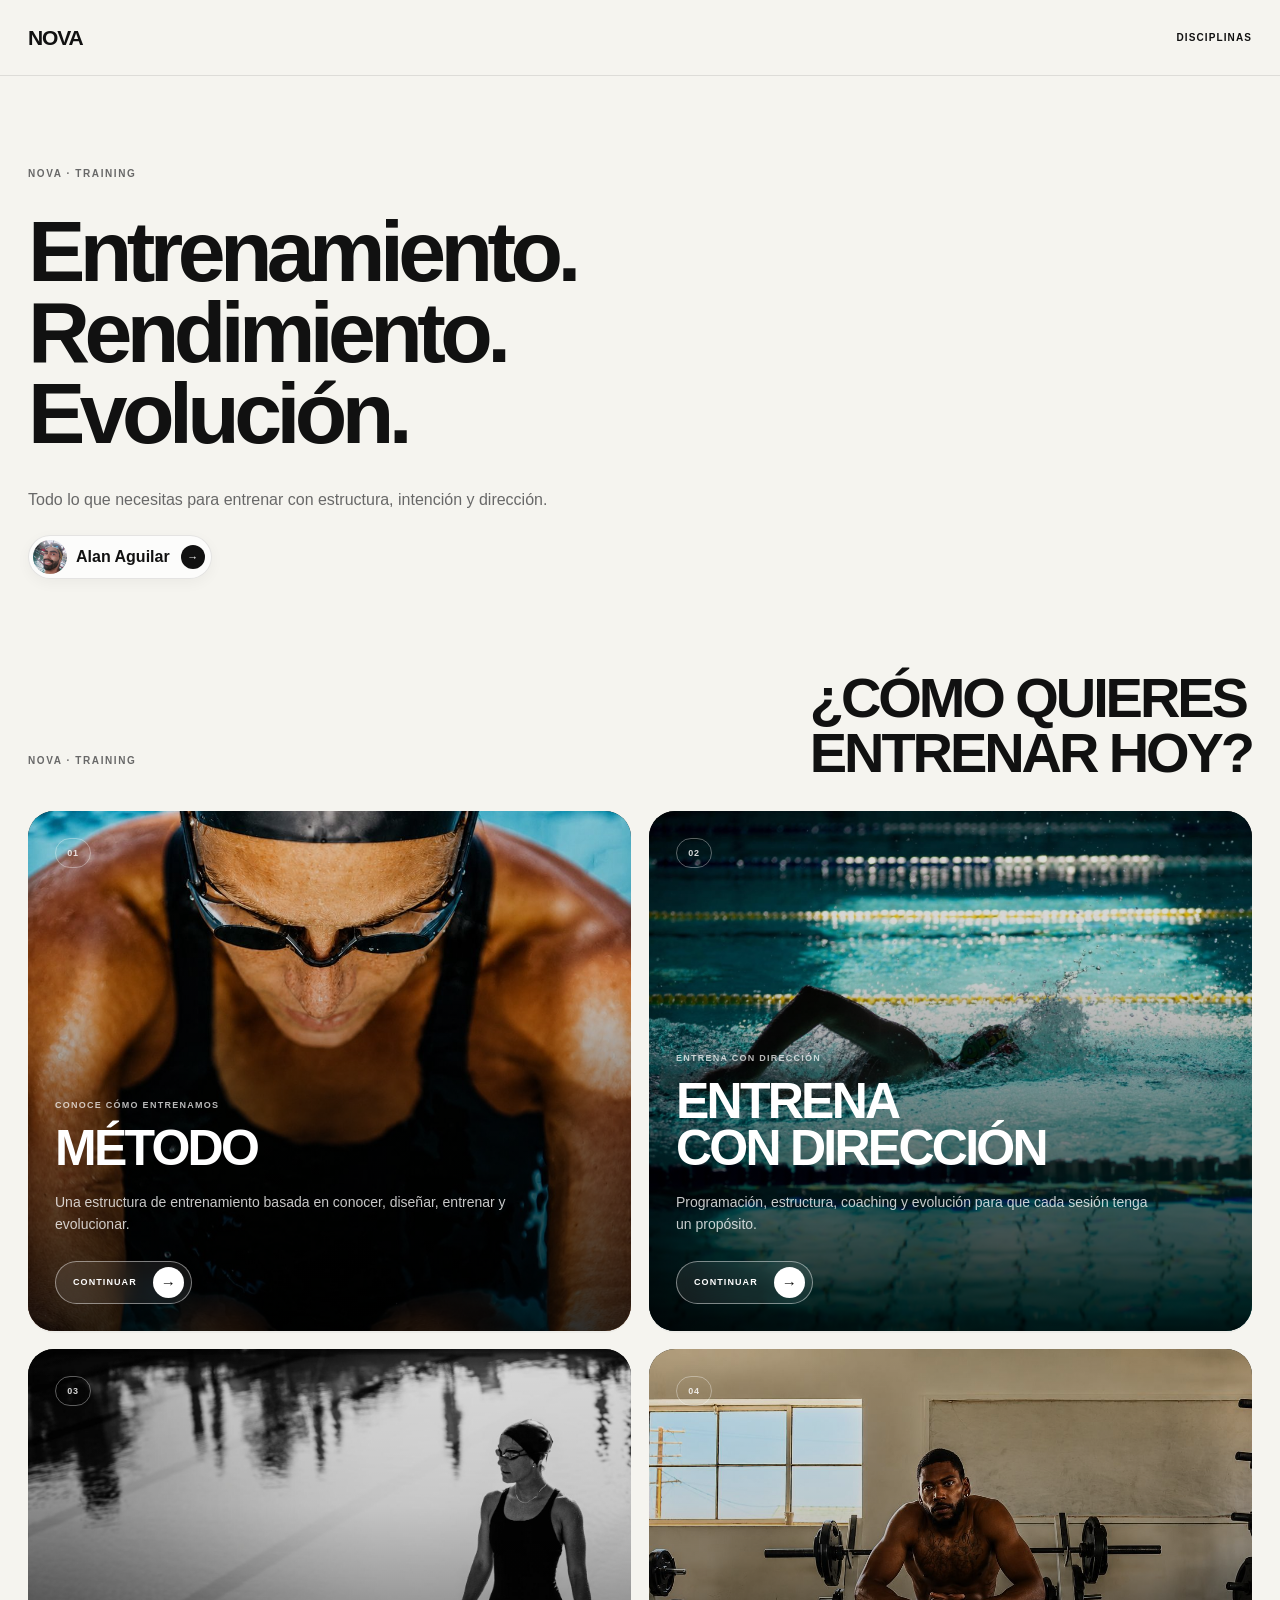
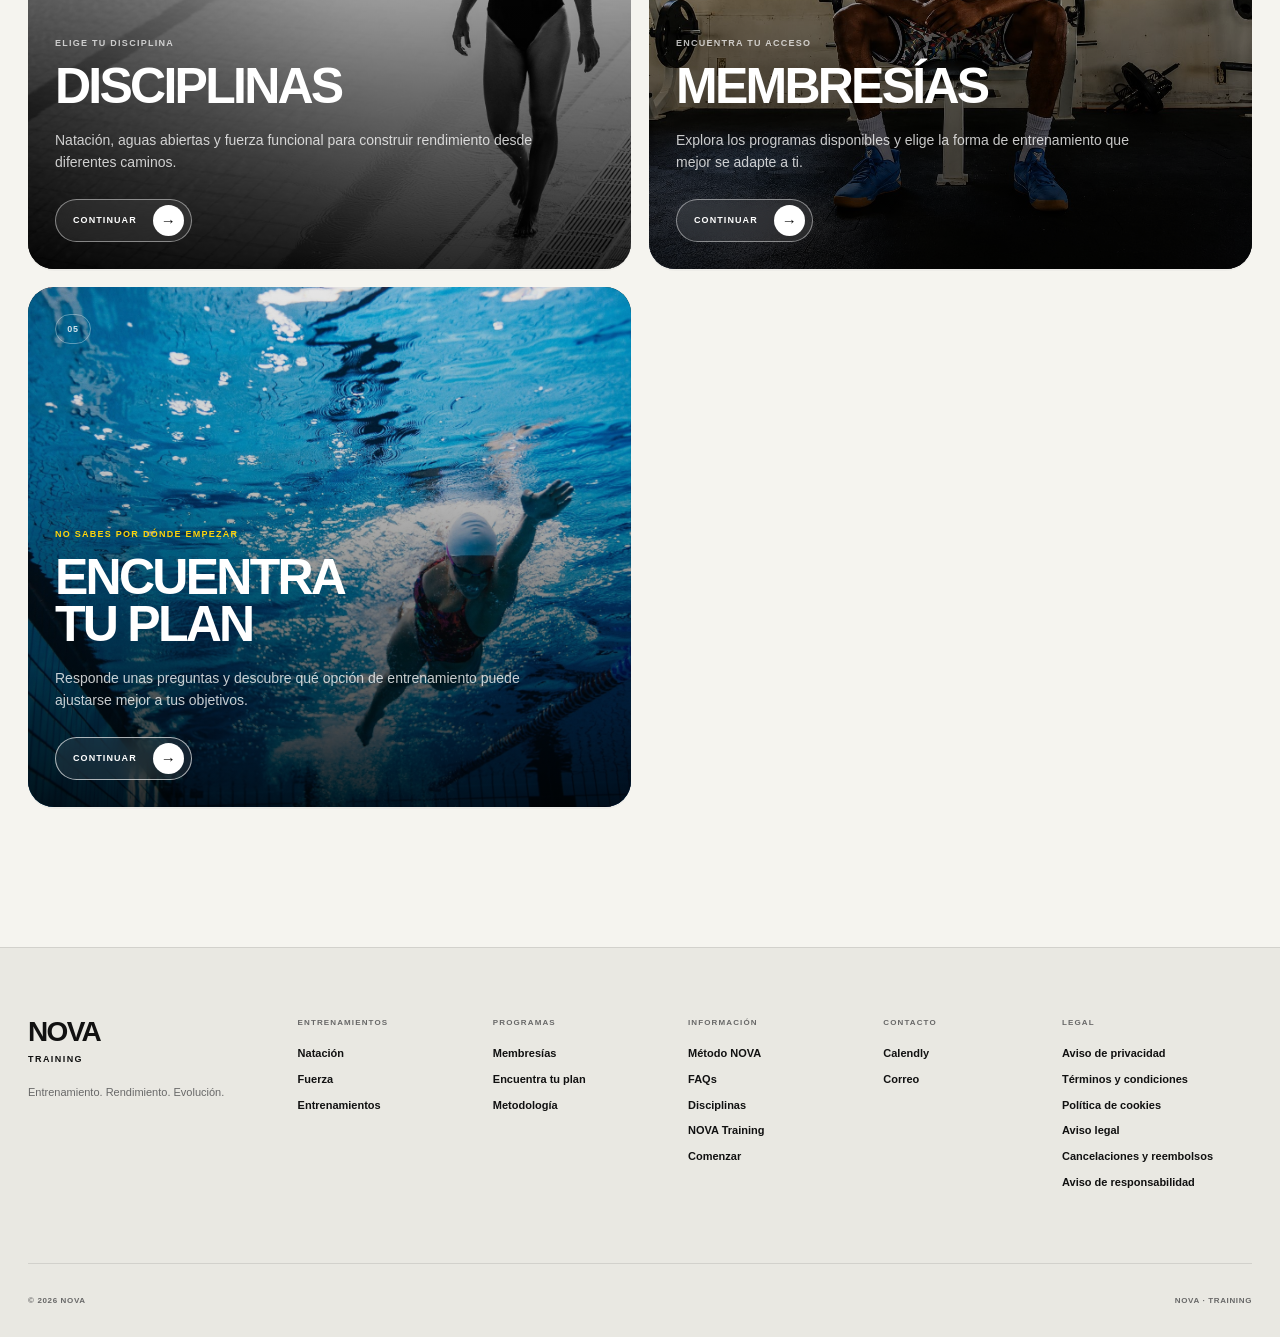
==== commit 85af4798: "Add files via upload" ====
--- a/index.html
+++ b/index.html
@@ -10,7 +10,7 @@
         content="width=device-width, initial-scale=1.0"
     >
 
-    <title>NOVA</title>
+    <title>NOVA · Training</title>
 
     <link
         rel="stylesheet"
@@ -19,809 +19,4540 @@
 
 </head>
 
-
 <body>
 
-
-<!-- =========================================================
-     HEADER
-     ========================================================= -->
-
-<header class="athlete-header">
-
-    <div class="athlete-header-inner">
-
-        <a
-            href=""
-            class="athlete-brand"
-        >
-            NOVA
-        </a>
-
-        <a
-            href="compras.html"
-            class="athlete-home"
-        >
-            TIENDA
-        </a>
+    <!-- =====================================================
+         NOVA · PAGE TRANSITION
+    ====================================================== -->
+
+    <div
+        class="nova-page-transition"
+        id="novaPageTransition"
+        aria-hidden="true"
+    >
+
+        <div class="nova-page-transition-inner">
+
+            <span class="nova-page-transition-brand">
+                NOVA
+            </span>
+
+            <span class="nova-page-transition-line"></span>
+
+            <span
+                class="nova-page-transition-label"
+                id="novaPageTransitionLabel"
+            >
+                CARGANDO
+            </span>
+
+        </div>
 
     </div>
 
-</header>
-
-
-
-<!-- =========================================================
-     CONTENIDO
-     ========================================================= -->
-
-<main
-    class="athlete-page"
-    id="inicio"
->
-
 
     <!-- =====================================================
-         HERO
-         ===================================================== -->
-
-    <section class="athlete-hero">
-
-        <span class="eyebrow">
-            ATLETA
-        </span>
-
-
-        <h1>
-            Entrena con estructura.<br>
-            Construye tu camino.
-        </h1>
-
-
-        <div class="hero-content">
-
-            <p>
-                NOVA es un espacio de fitness pensado
-                para ayudarte a darle estructura a tu
-                entrenamiento desde el inicio hasta el
-                final de cada sesión.
-            </p>
-
-            <p>
-                Si alguna vez no sabes por dónde comenzar,
-                aquí encuentras una dirección para dar
-                ese primer paso.
-            </p>
-
-        </div>
-
-    </section>
-
-
-
-    <!-- =====================================================
-         DISCIPLINA · NATACIÓN
-         ===================================================== -->
-
-    <section class="discipline-feature">
-
-
-        <div class="feature-image">
-
-            <img
-                src="img/chap.jpg"
-                alt="Entrenamiento de natación"
+         NOVA · HEADER
+    ====================================================== -->
+
+    <header
+        class="nova-top"
+        id="top"
+    >
+
+        <div class="nova-top-inner">
+
+            <a
+                href="index.html"
+                class="nova-brand"
+                aria-label="NOVA · Inicio"
             >
-
-        </div>
-
-
-        <div class="feature-content">
-
-            <span class="eyebrow">
-                DISCIPLINA
-            </span>
-
-            <h2>
-                NATACIÓN
-            </h2>
-
-            <p>
-                El agua exige control, técnica y constancia.
-                Entrenar en ella no solo desarrolla tu
-                capacidad física; también trabaja
-                concentración, disciplina y control mental.
-            </p>
-
-        </div>
-
-    </section>
-
-
-
-    <!-- =====================================================
-         DISCIPLINA · HIT
-         ===================================================== -->
-
-    <section class="discipline-feature">
-
-
-        <div class="feature-image">
-
-            <img
-                src="img/hit2.JPG"
-                alt="Entrenamiento HIT"
+                NOVA
+            </a>
+
+            <nav
+                class="nova-desktop-nav"
+                aria-label="Navegación principal"
             >
 
-        </div>
-
-
-        <div class="feature-content">
-
-            <span class="eyebrow">
-                DISCIPLINA
-            </span>
-
-            <h2>
-                HIT
-            </h2>
-
-            <p>
-                Las sesiones de alta intensidad desarrollan
-                tu capacidad de trabajo, resistencia y
-                control físico. Entrenar con intensidad
-                te permite mejorar tu condición y responder
-                mejor ante diferentes esfuerzos.
-            </p>
-
-        </div>
-
-    </section>
-
-
-
-    <!-- =====================================================
-         DISCIPLINA · FUERZA
-         ===================================================== -->
-
-    <section class="discipline-feature">
-
-
-        <div class="feature-image">
-
-            <img
-                src="img/fuerza1.jpg"
-                alt="Entrenamiento de fuerza"
-            >
-
-        </div>
-
-
-        <div class="feature-content">
-
-            <span class="eyebrow">
-                DISCIPLINA
-            </span>
-
-            <h2>
-                FUERZA
-            </h2>
-
-            <p>
-                La fuerza es la base para construir un cuerpo
-                más capaz y resistente. Entrenar fuerza
-                desarrolla estabilidad, potencia y control,
-                ayudándote a mejorar tu rendimiento dentro
-                y fuera del deporte.
-            </p>
-
-        </div>
-
-    </section>
-
-
-
-    <!-- =====================================================
-         PREPÁRATE / PROGRAMAS
-         ===================================================== -->
-
-    <section class="prepare-section">
-
-
-        <div class="prepare-image">
-
-            <img
-                src="img/chaps.4.jpg"
-                alt="Entrenamiento NOVA"
-            >
-
-        </div>
-
-
-        <div class="prepare-content">
-
-            <span class="eyebrow">
-                NOVA · PROGRAMAS
-            </span>
-
-            <h2>
-                PREPÁRATE
-            </h2>
-
-            <h3>
-                Tu constancia construye tu rendimiento.
-            </h3>
-
-            <p>
-                Cuando entrenar deja de ser improvisar
-                y comienza a tener una dirección, cada
-                sesión empieza a contar.
-            </p>
-
-            <p>
-                Descubre un programa diseñado para llevar
-                tu entrenamiento un paso más allá.
-            </p>
-
-
-            <!-- ENTRENAMIENTO -->
-
-
-
-
-            <a
-                href="training.html"
-                class="buy-button"
-            >
-                ENTRENAMIENTOS
-                
-            </a>
-
-        </div>
-
-    </section>
-
-
-</main>
-
-
-
-
-<!-- =========================================================
-     FOOTER
-     ========================================================= -->
-
-<footer class="athlete-footer">
-
-    <span>
-        NOVA · TRAINING
-    </span>
-
-    <small>
-        © 2026 NOVA · Todos los derechos reservados
-    </small>
-
-</footer>
-
-
-
-<!-- =========================================================
-     JAVASCRIPT
-     ========================================================= -->
-
-<script>
-
-
-
-/* =========================================================
-   ELEMENTOS
-   ========================================================= */
-
-const trainingModal =
-    document.getElementById(
-        "trainingModal"
-    );
-
-
-const openTraining =
-    document.getElementById(
-        "openTraining"
-    );
-
-
-const closeTraining =
-    document.getElementById(
-        "closeTraining"
-    );
-
-
-const routineView =
-    document.getElementById(
-        "routineView"
-    );
-
-
-const disciplineSelector =
-    document.getElementById(
-        "disciplineSelector"
-    );
-
-
-const modalOverlay =
-    trainingModal.querySelector(
-        ".training-modal-overlay"
-    );
-
-
-
-/* =========================================================
-   ABRIR MODAL
-   ========================================================= */
-
-openTraining.addEventListener(
-    "click",
-    function() {
-
-        trainingModal.classList.add(
-            "is-visible"
-        );
-
-        trainingModal.setAttribute(
-            "aria-hidden",
-            "false"
-        );
-
-        document.body.classList.add(
-            "modal-open"
-        );
-
-    }
-);
-
-
-
-/* =========================================================
-   CERRAR MODAL
-   ========================================================= */
-
-function closeModal() {
-
-    trainingModal.classList.remove(
-        "is-visible"
-    );
-
-    trainingModal.setAttribute(
-        "aria-hidden",
-        "true"
-    );
-
-    document.body.classList.remove(
-        "modal-open"
-    );
-
-
-    setTimeout(
-        resetModal,
-        250
-    );
-
-}
-
-
-closeTraining.addEventListener(
-    "click",
-    closeModal
-);
-
-
-modalOverlay.addEventListener(
-    "click",
-    closeModal
-);
-
-
-document.addEventListener(
-    "keydown",
-    function(event) {
-
-        if (
-            event.key === "Escape" &&
-            trainingModal.classList.contains(
-                "is-visible"
-            )
-        ) {
-
-            closeModal();
-
-        }
-
-    }
-);
-
-
-
-/* =========================================================
-   DISCIPLINAS
-   ========================================================= */
-
-document
-    .querySelectorAll(
-        ".discipline-option"
-    )
-    .forEach(
-        button => {
-
-            button.addEventListener(
-                "click",
-                function() {
-
-                    const discipline =
-                        this.dataset.discipline;
-
-
-                    showDiscipline(
-                        discipline
-                    );
-
-                }
-            );
-
-        }
-    );
-
-
-
-/* =========================================================
-   MOSTRAR DISCIPLINA
-   ========================================================= */
-
-function showDiscipline(
-    discipline
-) {
-
-
-    if (
-        discipline === "natacion"
-    ) {
-
-        showSwimmingSelection();
-
-        return;
-
-    }
-
-
-    if (
-        discipline === "hit"
-    ) {
-
-        showRoutine(
-            NOVA_ATLETA_RUTINAS.HIT,
-            "HIT"
-        );
-
-        return;
-
-    }
-
-
-    if (
-        discipline === "fuerza"
-    ) {
-
-        showRoutine(
-            NOVA_ATLETA_RUTINAS.FUERZA,
-            "FUERZA"
-        );
-
-        return;
-
-    }
-
-}
-
-
-
-/* =========================================================
-   NATACIÓN · SELECCIÓN
-   ========================================================= */
-
-function showSwimmingSelection() {
-
-    disciplineSelector.style.display =
-        "none";
-
-
-    routineView.innerHTML = `
-
-        <button
-            type="button"
-            class="back-button"
-            id="backToDisciplines"
-        >
-            ← DISCIPLINAS
-        </button>
-
-
-        <span class="eyebrow">
-            NATACIÓN · SESIONES
-        </span>
-
-
-        <h2>
-            Elige tu distancia
-        </h2>
-
-
-        <p class="routine-intro">
-            Selecciona la sesión que quieres realizar.
-        </p>
-
-
-        <div class="swimming-options">
-
+                <a
+                    href="#novaMemberships"
+                    class="nova-nav-link js-open-memberships"
+                >
+                    DISCIPLINAS
+                </a>
+
+            </nav>
 
             <button
                 type="button"
-                class="swimming-option"
-                data-swim="larga"
+                class="nova-menu-button"
+                id="novaMenuButton"
+                aria-label="Abrir menú"
+                aria-expanded="false"
+                aria-controls="novaMenu"
             >
 
+                <span></span>
+                <span></span>
+
+            </button>
+
+        </div>
+
+    </header>
+
+
+    <!-- =====================================================
+         NOVA · MOBILE MENU
+    ====================================================== -->
+
+    <div
+        class="nova-menu-overlay"
+        id="novaMenuOverlay"
+        aria-hidden="true"
+    ></div>
+
+    <aside
+        class="nova-menu"
+        id="novaMenu"
+        aria-hidden="true"
+    >
+
+        <div class="nova-menu-inner">
+
+            <div class="nova-menu-top">
+
+                <span class="nova-menu-label">
+                    NOVA
+                </span>
+
+                <button
+                    type="button"
+                    class="nova-menu-close"
+                    id="novaMenuClose"
+                    aria-label="Cerrar menú"
+                >
+                    ×
+                </button>
+
+            </div>
+
+            <nav
+                class="nova-menu-links"
+                aria-label="Menú móvil"
+            >
+
+                <a
+                    href="index.html"
+                    class="nova-menu-link"
+                >
+                    <span>01</span>
+                    <strong>NOVA</strong>
+                </a>
+
+                <a
+                    href="#novaMemberships"
+                    class="nova-menu-link js-open-memberships"
+                    data-page-title="MEMBRESÍAS"
+                >
+                    <span>02</span>
+                    <strong>DISCIPLINAS</strong>
+                </a>
+
+                <a
+                    href="#novaMemberships"
+                    class="nova-menu-link js-open-memberships"
+                >
+                    <span>03</span>
+                    <strong>MEMBRESÍAS</strong>
+                </a>
+
+                <a
+                    href="#novaPlan"
+                    class="nova-menu-link js-open-survey"
+                >
+                    <span>04</span>
+                    <strong>PLAN</strong>
+                </a>
+
+            </nav>
+
+        </div>
+
+    </aside>
+
+
+    <!-- =====================================================
+         NOVA · MAIN
+    ====================================================== -->
+
+    <main
+        class="nova-page nova-training-page"
+        id="principalPage"
+    >
+
+        <div class="nova-container">
+
+
+            <!-- =================================================
+                 01 · NOVA TRAINING
+            ================================================== -->
+
+            <section
+                class="nova-training-hero"
+                aria-labelledby="trainingTitle"
+            >
+
+                <div class="nova-section-eyebrow">
+                    NOVA · TRAINING
+                </div>
+
+                <h1
+                    class="nova-training-title"
+                    id="trainingTitle"
+                >
+                    Entrenamiento.<br>
+                    Rendimiento.<br>
+                    Evolución.
+                </h1>
+
+                <p class="nova-training-intro">
+                    Todo lo que necesitas para entrenar con estructura,
+                    intención y dirección.
+                </p>
+
+
+                <!-- =================================================
+                     COACH · PASTILLITA
+                ================================================== -->
+
+                <button
+                    type="button"
+                    class="nova-coach-pill js-open-coach"
+                    aria-label="Conoce a Alan Espinosa"
+                >
+
+                    <span class="nova-coach-pill-image">
+
+                        <img
+                            src="img/perfil1.jpeg"
+                            alt="Alan Espinosa"
+                        >
+
+                    </span>
+
+
+                    <span class="nova-coach-pill-content">
+
+                        <strong>
+                            Alan Aguilar
+                        </strong>
+
+                    </span>
+
+
+                    <span
+                        class="nova-coach-pill-arrow"
+                        aria-hidden="true"
+                    >
+                        →
+                    </span>
+
+                </button>
+
+            </section>
+
+
+            <!-- =================================================
+                 02 · TRAINING NAVIGATION
+            ================================================== -->
+
+            <section
+                class="nova-training-navigation"
+                aria-labelledby="trainingNavigationTitle"
+            >
+
+                <div class="nova-training-navigation-header">
+
+                    <div class="nova-section-eyebrow">
+                        NOVA · TRAINING
+                    </div>
+
+                    <h2
+                        class="nova-training-navigation-title"
+                        id="trainingNavigationTitle"
+                    >
+                        ¿CÓMO QUIERES<br>
+                        ENTRENAR HOY?
+                    </h2>
+
+                </div>
+
+
+                <!-- =============================================
+                     FIVE MAIN CARDS
+                ============================================== -->
+
+                <div class="nova-training-cards">
+
+
+                    <!-- =========================================
+                         CARD 01 · MÉTODO
+                    ========================================== -->
+
+                    <a
+                        href="#novaMethod"
+                        class="nova-training-card js-open-method"
+                        data-page-title="MÉTODO NOVA"
+                    >
+
+                        <div
+                            class="nova-training-card-image"
+                            style="background-image: url('img/WhatsApp\ Image\ 2.jpeg');"
+                        ></div>
+
+                        <div class="nova-training-card-overlay"></div>
+
+                        <div class="nova-training-card-top">
+
+                            <span class="nova-training-card-number">
+                                01
+                            </span>
+
+                        </div>
+
+                        <div class="nova-training-card-content">
+
+                            <span class="nova-training-card-label">
+                                CONOCE CÓMO ENTRENAMOS
+                            </span>
+
+                            <h3>
+                                MÉTODO
+                            </h3>
+
+                            <p>
+                                Una estructura de entrenamiento basada
+                                en conocer, diseñar, entrenar y evolucionar.
+                            </p>
+
+                            <span class="nova-training-card-button">
+                                CONTINUAR
+                                <span>→</span>
+                            </span>
+
+                        </div>
+
+                    </a>
+
+
+                    <!-- =========================================
+                         CARD 02 · ENTRENA CON DIRECCIÓN
+                    ========================================== -->
+
+                    <a
+                        href="#novaTrainingDirection"
+                        class="nova-training-card js-open-training-direction"
+                        data-page-title="ENTRENA CON DIRECCIÓN"
+                    >
+
+                        <div
+                            class="nova-training-card-image"
+                            style="background-image: url('img/nova\ 10.jpg');"
+                        ></div>
+
+                        <div class="nova-training-card-overlay"></div>
+
+                        <div class="nova-training-card-top">
+
+                            <span class="nova-training-card-number">
+                                02
+                            </span>
+
+                        </div>
+
+                        <div class="nova-training-card-content">
+
+                            <span class="nova-training-card-label">
+                                ENTRENA CON DIRECCIÓN
+                            </span>
+
+                            <h3>
+                                ENTRENA<br>
+                                CON DIRECCIÓN
+                            </h3>
+
+                            <p>
+                                Programación, estructura, coaching y evolución
+                                para que cada sesión tenga un propósito.
+                            </p>
+
+                            <span class="nova-training-card-button">
+                                CONTINUAR
+                                <span>→</span>
+                            </span>
+
+                        </div>
+
+                    </a>
+
+
+                    <!-- =========================================
+                         CARD 03 · DISCIPLINAS
+                    ========================================== -->
+
+                    <a
+                        href="#novaDisciplines"
+                        class="nova-training-card js-open-disciplines"
+                        data-page-title="DISCIPLINAS"
+                    >
+
+                        <div
+                            class="nova-training-card-image"
+                            style="background-image: url('img/nova\ nova.jpg');"
+                        ></div>
+
+                        <div class="nova-training-card-overlay"></div>
+
+                        <div class="nova-training-card-top">
+
+                            <span class="nova-training-card-number">
+                                03
+                            </span>
+
+                        </div>
+
+                        <div class="nova-training-card-content">
+
+                            <span class="nova-training-card-label">
+                                ELIGE TU DISCIPLINA
+                            </span>
+
+                            <h3>
+                                DISCIPLINAS
+                            </h3>
+
+                            <p>
+                                Natación, aguas abiertas y fuerza funcional
+                                para construir rendimiento desde diferentes caminos.
+                            </p>
+
+                            <span class="nova-training-card-button">
+                                CONTINUAR
+                                <span>→</span>
+                            </span>
+
+                        </div>
+
+                    </a>
+
+
+                    <!-- =========================================
+                         CARD 04 · MEMBRESÍAS
+                    ========================================== -->
+
+                    <a
+                        href="#novaMemberships"
+                        class="nova-training-card js-open-memberships"
+                        data-page-title="MEMBRESÍAS"
+                    >
+
+                        <div
+                            class="nova-training-card-image"
+                            style="background-image: url('img/WhatsApp\ Image\ 3.jpeg');"
+                        ></div>
+
+                        <div class="nova-training-card-overlay"></div>
+
+                        <div class="nova-training-card-top">
+
+                            <span class="nova-training-card-number">
+                                04
+                            </span>
+
+                        </div>
+
+                        <div class="nova-training-card-content">
+
+                            <span class="nova-training-card-label">
+                                ENCUENTRA TU ACCESO
+                            </span>
+
+                            <h3>
+                                MEMBRESÍAS
+                            </h3>
+
+                            <p>
+                                Explora los programas disponibles y elige
+                                la forma de entrenamiento que mejor se adapte
+                                a ti.
+                            </p>
+
+                            <span class="nova-training-card-button">
+                                CONTINUAR
+                                <span>→</span>
+                            </span>
+
+                        </div>
+
+                    </a>
+
+
+                    <!-- =========================================
+                         CARD 05 · ENCUENTRA TU PLAN
+                    ========================================== -->
+
+                    <a
+                        href="#novaPlan"
+                        class="nova-training-card nova-training-card-featured js-open-survey"
+                        data-page-title="PLAN"
+                    >
+
+                        <div
+                            class="nova-training-card-image"
+                            style="background-image: url('img/chaps.22.JPG');"
+                        ></div>
+
+                        <div class="nova-training-card-overlay"></div>
+
+                        <div class="nova-training-card-top">
+
+                            <span class="nova-training-card-number">
+                                05
+                            </span>
+
+                        </div>
+
+                        <div class="nova-training-card-content">
+
+                            <span class="nova-training-card-label">
+                                NO SABES POR DÓNDE EMPEZAR
+                            </span>
+
+                            <h3>
+                                ENCUENTRA<br>
+                                TU PLAN
+                            </h3>
+
+                            <p>
+                                Responde unas preguntas y descubre qué opción
+                                de entrenamiento puede ajustarse mejor a tus
+                                objetivos.
+                            </p>
+
+                            <span class="nova-training-card-button">
+                                CONTINUAR
+                                <span>→</span>
+                            </span>
+
+                        </div>
+
+                    </a>
+
+
+                </div>
+
+            </section>
+
+
+        </div>
+
+    </main>
+
+
+    <!-- =====================================================
+         NOVA · FOOTER
+    ====================================================== -->
+
+    <footer class="nova-footer">
+
+        <div class="nova-footer-inner">
+
+            <div class="nova-footer-brand">
+
+                <a
+                    href="index.html#top"
+                    class="nova-footer-logo"
+                >
+                    NOVA
+                </a>
+
+                <p>
+                    TRAINING
+                </p>
+
                 <span>
-
-                    <strong>
-                        2000 M
-                    </strong>
-
-                    <small>
-                        SESIÓN COMPLETA
-                    </small>
-
+                    Entrenamiento. Rendimiento. Evolución.
                 </span>
 
-                <b>
-                    →
-                </b>
-
-            </button>
-
+            </div>
+
+
+            <div class="nova-footer-column">
+
+                <h3>
+                    ENTRENAMIENTOS
+                </h3>
+
+                <a
+                    href="#novaMemberships"
+                    class="js-open-memberships"
+                >
+                    Natación
+                </a>
+
+                <a
+                    href="#novaMemberships"
+                    class="js-open-memberships"
+                >
+                    Fuerza
+                </a>
+
+                <a
+                    href="#novaMemberships"
+                    class="js-open-memberships"
+                >
+                    Entrenamientos
+                </a>
+
+            </div>
+
+
+            <div class="nova-footer-column">
+
+                <h3>
+                    PROGRAMAS
+                </h3>
+
+                <a
+                    href="#novaMemberships"
+                    class="js-open-memberships"
+                >
+                    Membresías
+                </a>
+
+                <a
+                    href="#novaPlan"
+                    class="js-open-survey"
+                >
+                    Encuentra tu plan
+                </a>
+
+                <a
+                    href="#novaMethod"
+                    class="js-open-method"
+                >
+                    Metodología
+                </a>
+
+            </div>
+
+
+            <div class="nova-footer-column">
+
+                <h3>
+                    INFORMACIÓN
+                </h3>
+
+                <a
+                    href="#novaMethod"
+                    class="js-open-method"
+                >
+                    Método NOVA
+                </a>
+
+                <a
+                    href="#novaFaq"
+                    class="js-open-faq"
+                >
+                    FAQs
+                </a>
+
+                <a
+                    href="#novaMemberships"
+                    class="js-open-memberships"
+                >
+                    Disciplinas
+                </a>
+
+                <a
+                    href="#novaTrainingDirection"
+                    class="js-open-training-direction"
+                >
+                    NOVA Training
+                </a>
+
+                <a
+                    href="#novaPlan"
+                    class="js-open-survey"
+                >
+                    Comenzar
+                </a>
+
+            </div>
+
+
+            <div class="nova-footer-column">
+
+                <h3>
+                    CONTACTO
+                </h3>
+
+                <a
+                    href="https://calendly.com/alancoach8/nueva-reunion"
+                    target="_blank"
+                    rel="noopener noreferrer"
+                >
+                    Calendly
+                </a>
+
+                <a href="mailto:hola@nova.training">
+                    Correo
+                </a>
+
+            </div>
+
+
+            <!-- =================================================
+                 LEGAL
+            ================================================== -->
+
+            <div class="nova-footer-column">
+
+                <h3>
+                    LEGAL
+                </h3>
+
+                <a
+                    href="#novaLegal"
+                    class="js-open-legal"
+                    data-legal="privacy"
+                >
+                    Aviso de privacidad
+                </a>
+
+                <a
+                    href="#novaLegal"
+                    class="js-open-legal"
+                    data-legal="terms"
+                >
+                    Términos y condiciones
+                </a>
+
+                <a
+                    href="#novaLegal"
+                    class="js-open-legal"
+                    data-legal="cookies"
+                >
+                    Política de cookies
+                </a>
+
+                <a
+                    href="#novaLegal"
+                    class="js-open-legal"
+                    data-legal="notice"
+                >
+                    Aviso legal
+                </a>
+
+                <a
+                    href="#novaLegal"
+                    class="js-open-legal"
+                    data-legal="cancellations"
+                >
+                    Cancelaciones y reembolsos
+                </a>
+
+                <a
+                    href="#novaLegal"
+                    class="js-open-legal"
+                    data-legal="responsibility"
+                >
+                    Aviso de responsabilidad
+                </a>
+
+            </div>
+
+        </div>
+
+
+        <div class="nova-footer-bottom">
+
+            <span>
+                © 2026 NOVA
+            </span>
+
+            <span>
+                NOVA · TRAINING
+            </span>
+
+        </div>
+
+    </footer>
+
+
+    <!-- =====================================================
+         NOVA · MODAL GLOBAL
+    ====================================================== -->
+
+    <div
+        class="nova-modal"
+        id="novaModal"
+        aria-hidden="true"
+    >
+
+        <div
+            class="nova-modal-backdrop"
+            data-modal-close
+        ></div>
+
+
+        <div
+            class="nova-modal-dialog"
+            role="dialog"
+            aria-modal="true"
+            aria-labelledby="novaModalTitle"
+        >
 
             <button
                 type="button"
-                class="swimming-option"
-                data-swim="tranquila"
+                class="nova-modal-close"
+                id="novaModalClose"
+                aria-label="Cerrar"
             >
-
-                <span>
-
-                    <strong>
-                        1000 M
-                    </strong>
-
-                    <small>
-                        RITMO TRANQUILO
-                    </small>
-
-                </span>
-
-                <b>
-                    →
-                </b>
-
+                ×
             </button>
 
 
+            <div
+                class="nova-modal-content"
+                id="novaModalContent"
+            ></div>
+
         </div>
 
-    `;
-
-
-    document
-        .getElementById(
-            "backToDisciplines"
-        )
-        .addEventListener(
-            "click",
-            resetModal
-        );
-
-
-    document
-        .querySelectorAll(
-            ".swimming-option"
-        )
-        .forEach(
-            button => {
-
-                button.addEventListener(
-                    "click",
-                    function() {
-
-                        const selected =
-                            this.dataset.swim;
-
-
-                        showRoutine(
-                            NOVA_ATLETA_RUTINAS.NATACION[
-                                selected
-                            ],
-                            "NATACIÓN"
+    </div>
+
+
+    <!-- =====================================================
+         NOVA · JAVASCRIPT
+         MENÚ + TRANSICIONES + MODALES + ENCUESTA + LEGAL + FAQ
+    ====================================================== -->
+
+    <script>
+
+        document.addEventListener(
+            "DOMContentLoaded",
+            function () {
+
+
+                /* =================================================
+                   ELEMENTOS GENERALES
+                ================================================== */
+
+                const menuButton =
+                    document.getElementById(
+                        "novaMenuButton"
+                    );
+
+                const menu =
+                    document.getElementById(
+                        "novaMenu"
+                    );
+
+                const menuOverlay =
+                    document.getElementById(
+                        "novaMenuOverlay"
+                    );
+
+                const menuClose =
+                    document.getElementById(
+                        "novaMenuClose"
+                    );
+
+
+                const pageTransition =
+                    document.getElementById(
+                        "novaPageTransition"
+                    );
+
+                const pageTransitionLabel =
+                    document.getElementById(
+                        "novaPageTransitionLabel"
+                    );
+
+
+                const pageLinks =
+                    document.querySelectorAll(
+                        ".nova-page-link"
+                    );
+
+
+                const modal =
+                    document.getElementById(
+                        "novaModal"
+                    );
+
+                const modalContent =
+                    document.getElementById(
+                        "novaModalContent"
+                    );
+
+                const modalClose =
+                    document.getElementById(
+                        "novaModalClose"
+                    );
+
+
+                let NOVA_SURVEY_ANSWERS = null;
+
+
+                /* =================================================
+                   MENÚ
+                ================================================== */
+
+                function openMenu() {
+
+                    if (
+                        !menu ||
+                        !menuButton
+                    ) {
+                        return;
+                    }
+
+
+                    menu.classList.add(
+                        "is-open"
+                    );
+
+
+                    if (menuOverlay) {
+
+                        menuOverlay.classList.add(
+                            "is-open"
+                        );
+
+                    }
+
+
+                    menuButton.classList.add(
+                        "is-open"
+                    );
+
+
+                    menuButton.setAttribute(
+                        "aria-expanded",
+                        "true"
+                    );
+
+
+                    menu.setAttribute(
+                        "aria-hidden",
+                        "false"
+                    );
+
+
+                    if (menuOverlay) {
+
+                        menuOverlay.setAttribute(
+                            "aria-hidden",
+                            "false"
+                        );
+
+                    }
+
+
+                    document.body.classList.add(
+                        "nova-menu-open"
+                    );
+
+                }
+
+
+                function closeMenu() {
+
+                    if (
+                        !menu ||
+                        !menuButton
+                    ) {
+                        return;
+                    }
+
+
+                    menu.classList.remove(
+                        "is-open"
+                    );
+
+
+                    if (menuOverlay) {
+
+                        menuOverlay.classList.remove(
+                            "is-open"
+                        );
+
+                    }
+
+
+                    menuButton.classList.remove(
+                        "is-open"
+                    );
+
+
+                    menuButton.setAttribute(
+                        "aria-expanded",
+                        "false"
+                    );
+
+
+                    menu.setAttribute(
+                        "aria-hidden",
+                        "true"
+                    );
+
+
+                    if (menuOverlay) {
+
+                        menuOverlay.setAttribute(
+                            "aria-hidden",
+                            "true"
+                        );
+
+                    }
+
+
+                    document.body.classList.remove(
+                        "nova-menu-open"
+                    );
+
+                }
+
+
+                if (menuButton) {
+
+                    menuButton.addEventListener(
+                        "click",
+                        function () {
+
+                            if (
+                                menuButton.classList.contains(
+                                    "is-open"
+                                )
+                            ) {
+
+                                closeMenu();
+
+                            } else {
+
+                                openMenu();
+
+                            }
+
+                        }
+                    );
+
+                }
+
+
+                if (menuClose) {
+
+                    menuClose.addEventListener(
+                        "click",
+                        closeMenu
+                    );
+
+                }
+
+
+                if (menuOverlay) {
+
+                    menuOverlay.addEventListener(
+                        "click",
+                        closeMenu
+                    );
+
+                }
+
+
+                /* =================================================
+                   TRANSICIÓN DE PÁGINA
+                ================================================== */
+
+                function startPageTransition(
+                    link
+                ) {
+
+                    if (!link) {
+                        return;
+                    }
+
+
+                    const destination =
+                        link.getAttribute(
+                            "href"
+                        );
+
+
+                    if (
+                        !destination ||
+                        destination === "#" ||
+                        destination.startsWith(
+                            "javascript:"
+                        )
+                    ) {
+                        return;
+                    }
+
+
+                    const title =
+                        link.getAttribute(
+                            "data-page-title"
+                        ) || "NOVA";
+
+
+                    if (pageTransitionLabel) {
+
+                        pageTransitionLabel.textContent =
+                            title;
+
+                    }
+
+
+                    document.body.classList.add(
+                        "nova-page-changing"
+                    );
+
+
+                    if (pageTransition) {
+
+                        pageTransition.classList.add(
+                            "is-active"
+                        );
+
+                    }
+
+
+                    window.setTimeout(
+                        function () {
+
+                            window.location.href =
+                                destination;
+
+                        },
+                        650
+                    );
+
+                }
+
+
+                pageLinks.forEach(
+                    function (link) {
+
+                        link.addEventListener(
+                            "click",
+                            function (event) {
+
+                                if (
+                                    event.ctrlKey ||
+                                    event.metaKey ||
+                                    event.shiftKey ||
+                                    event.altKey ||
+                                    event.button !== 0
+                                ) {
+
+                                    return;
+
+                                }
+
+
+                                event.preventDefault();
+
+
+                                closeMenu();
+
+
+                                startPageTransition(
+                                    link
+                                );
+
+                            }
                         );
 
                     }
                 );
 
+
+                /* =================================================
+                   MODAL
+                ================================================== */
+
+                function openModal(
+                    html
+                ) {
+
+                    if (
+                        !modal ||
+                        !modalContent
+                    ) {
+                        return;
+                    }
+
+
+                    modalContent.innerHTML =
+                        html;
+
+
+                    modal.classList.add(
+                        "is-open"
+                    );
+
+
+                    modal.setAttribute(
+                        "aria-hidden",
+                        "false"
+                    );
+
+
+                    document.body.classList.add(
+                        "nova-modal-open"
+                    );
+
+                }
+
+
+                function closeModal() {
+
+                    if (!modal) {
+                        return;
+                    }
+
+
+                    modal.classList.remove(
+                        "is-open"
+                    );
+
+
+                    modal.setAttribute(
+                        "aria-hidden",
+                        "true"
+                    );
+
+
+                    document.body.classList.remove(
+                        "nova-modal-open"
+                    );
+
+                }
+
+
+                if (modalClose) {
+
+                    modalClose.addEventListener(
+                        "click",
+                        closeModal
+                    );
+
+                }
+
+
+                if (modal) {
+
+                    modal.addEventListener(
+                        "click",
+                        function (event) {
+
+                            if (
+                                event.target.hasAttribute(
+                                    "data-modal-close"
+                                )
+                            ) {
+
+                                closeModal();
+
+                            }
+
+                        }
+                    );
+
+                }
+
+
+                /* =================================================
+                   COACH · ALAN ESPINOSA
+                ================================================== */
+
+                const coachHTML = `
+
+                    <div class="nova-modal-eyebrow">
+                        NOVA · TRAINING
+                    </div>
+
+
+                    <div class="nova-coach-modal-profile">
+
+                        <div class="nova-coach-modal-image">
+
+                            <img
+                                src="img/perfil1.jpeg"
+                                alt="Alan Aguilar"
+                            >
+
+                        </div>
+
+                    </div>
+
+
+                    <div class="nova-modal-text">
+
+                        <p>
+                            NOVA nace desde una forma de entender el
+                            entrenamiento: conocer dónde estás, entender
+                            qué quieres conseguir y construir el trabajo
+                            necesario para avanzar.
+                        </p>
+
+                        <p>
+                            El entrenamiento se desarrolla alrededor de
+                            cada proceso, buscando que cada sesión tenga
+                            una intención clara y que el trabajo pueda
+                            evolucionar contigo.
+                        </p>
+
+                    </div>
+
+
+                    <div class="nova-modal-list">
+
+                        <div class="nova-modal-list-item">
+
+                            <span>
+                                01
+                            </span>
+
+                            <strong>
+                                ADAPTACIÓN ACUÁTICA
+                            </strong>
+
+                        </div>
+
+
+                        <div class="nova-modal-text">
+
+                            <p>
+                                Técnica, resistencia, ritmo y eficiencia
+                                para construir una mejor capacidad dentro
+                                del agua.
+                            </p>
+
+                        </div>
+
+
+                        <div class="nova-modal-list-item">
+
+                            <span>
+                                02
+                            </span>
+
+                            <strong>
+                                ESTRATEGIA
+                            </strong>
+
+                        </div>
+
+
+                        <div class="nova-modal-text">
+
+                            <p>
+                                Preparación para las condiciones que cambian
+                                fuera de la piscina: distancia, orientación,
+                                ritmo, respiración y adaptación al entorno.
+                            </p>
+
+                        </div>
+
+
+                        <div class="nova-modal-list-item">
+
+                            <span>
+                                03
+                            </span>
+
+                            <strong>
+                                ACONDICIONAMIENTO
+                            </strong>
+
+                        </div>
+
+
+                        <div class="nova-modal-text">
+
+                            <p>
+                                Desarrollo de fuerza, estabilidad, capacidad
+                                física y control para complementar el
+                                rendimiento dentro y fuera del agua.
+                            </p>
+
+                        </div>
+
+                    </div>
+
+
+                    <div class="nova-modal-text">
+
+                        <h3>
+                            Su forma de trabajar
+                        </h3>
+
+                        <p>
+                            Analizar, planificar, entrenar y ajustar.
+                            El objetivo no es simplemente acumular sesiones,
+                            sino construir un proceso que tenga sentido
+                            para la persona que está entrenando.
+                        </p>
+
+                    </div>
+
+
+                    <div class="nova-modal-text">
+
+                        <h3>
+                            Su enfoque de entrenamiento
+                        </h3>
+
+                        <p>
+                            El trabajo combina estructura, intención y
+                            seguimiento para desarrollar capacidad,
+                            técnica y rendimiento de manera progresiva.
+                        </p>
+
+                    </div>
+
+
+                    <a
+                        href="https://wa.me/525612584271?text=${encodeURIComponent(
+                            "Hola Alan, quiero conocer más sobre NOVA Training y el entrenamiento."
+                        )}"
+                        target="_blank"
+                        rel="noopener noreferrer"
+                        class="nova-modal-action"
+                    >
+                        HABLAR CON ALAN
+                        <span aria-hidden="true">
+                            →
+                        </span>
+                    </a>
+
+                `;
+
+
+                document
+                    .querySelectorAll(
+                        ".js-open-coach"
+                    )
+                    .forEach(
+                        function (link) {
+
+                            link.addEventListener(
+                                "click",
+                                function (event) {
+
+                                    event.preventDefault();
+
+                                    closeMenu();
+
+                                    openModal(
+                                        coachHTML
+                                    );
+
+                                }
+                            );
+
+                        }
+                    );
+
+
+                /* =================================================
+                   ENTRENA CON DIRECCIÓN
+                ================================================== */
+
+                const trainingDirectionHTML = `
+
+                    <div class="nova-modal-eyebrow">
+                        NOVA · TRAINING
+                    </div>
+
+
+                    <h2 id="novaModalTitle">
+                        Entrena con<br>
+                        dirección.
+                    </h2>
+
+
+                    <div class="nova-modal-text">
+
+                        <p>
+                            Entrenar no es solamente completar sesiones.
+                            Cada entrenamiento debe formar parte de una
+                            estructura que tenga un propósito.
+                        </p>
+
+                    </div>
+
+
+                    <div class="nova-modal-list">
+
+                        <div class="nova-modal-list-item">
+
+                            <span>
+                                01
+                            </span>
+
+                            <strong>
+                                PROGRAMACIÓN
+                            </strong>
+
+                        </div>
+
+
+                        <div class="nova-modal-text">
+
+                            <h3>
+                                Nuevos entrenamientos cada semana
+                            </h3>
+
+                            <p>
+                                Una variedad de sesiones y estructuras para
+                                seguir construyendo capacidad, técnica y
+                                rendimiento.
+                            </p>
+
+                        </div>
+
+
+                        <div class="nova-modal-list-item">
+
+                            <span>
+                                02
+                            </span>
+
+                            <strong>
+                                ESTRUCTURA
+                            </strong>
+
+                        </div>
+
+
+                        <div class="nova-modal-text">
+
+                            <h3>
+                                Sabe qué entrenar
+                            </h3>
+
+                            <p>
+                                Cada sesión tiene un propósito y forma parte
+                                de una estructura pensada para avanzar.
+                            </p>
+
+                        </div>
+
+
+                        <div class="nova-modal-list-item">
+
+                            <span>
+                                03
+                            </span>
+
+                            <strong>
+                                COACHING
+                            </strong>
+
+                        </div>
+
+
+                        <div class="nova-modal-text">
+
+                            <h3>
+                                Entrena con dirección
+                            </h3>
+
+                            <p>
+                                Una metodología construida alrededor de tu
+                                nivel, tus objetivos y tu proceso.
+                            </p>
+
+                        </div>
+
+
+                        <div class="nova-modal-list-item">
+
+                            <span>
+                                04
+                            </span>
+
+                            <strong>
+                                EVOLUCIÓN
+                            </strong>
+
+                        </div>
+
+
+                        <div class="nova-modal-text">
+
+                            <h3>
+                                Tu entrenamiento cambia contigo
+                            </h3>
+
+                            <p>
+                                El trabajo puede ajustarse conforme cambian
+                                tu capacidad, experiencia y objetivos.
+                            </p>
+
+                        </div>
+
+                    </div>
+
+
+                    <div class="nova-modal-footer-action">
+
+                        <button
+                            type="button"
+                            class="nova-modal-action js-open-disciplines-from-training"
+                        >
+                            CONOCE LAS DISCIPLINAS
+
+                            <span aria-hidden="true">
+                                →
+                            </span>
+
+                        </button>
+
+                    </div>
+
+                `;
+
+
+                document
+                    .querySelectorAll(
+                        ".js-open-training-direction"
+                    )
+                    .forEach(
+                        function (link) {
+
+                            link.addEventListener(
+                                "click",
+                                function (event) {
+
+                                    event.preventDefault();
+
+                                    closeMenu();
+
+                                    openModal(
+                                        trainingDirectionHTML
+                                    );
+
+                                }
+                            );
+
+                        }
+                    );
+
+
+                document.addEventListener(
+                    "click",
+                    function (event) {
+
+                        const disciplinesButton =
+                            event.target.closest(
+                                ".js-open-disciplines-from-training"
+                            );
+
+
+                        if (!disciplinesButton) {
+                            return;
+                        }
+
+
+                        openModal(
+                            disciplinesHTML
+                        );
+
+                    }
+                );
+
+
+                /* =================================================
+                   DISCIPLINAS NOVA
+                ================================================== */
+
+                const disciplinesHTML = `
+
+                    <div class="nova-modal-eyebrow">
+                        NOVA · DISCIPLINAS
+                    </div>
+
+
+                    <h2 id="novaModalTitle">
+                        Elige tu disciplina.
+                    </h2>
+
+
+                    <div class="nova-modal-text">
+
+                        <p>
+                            Entrena desde el camino que mejor se adapte
+                            a tus objetivos y construye rendimiento con
+                            una estructura clara.
+                        </p>
+
+                    </div>
+
+
+                    <div class="nova-modal-list">
+
+                        <div class="nova-modal-list-item">
+
+                            <span>
+                                01
+                            </span>
+
+                            <strong>
+                                NATACIÓN
+                            </strong>
+
+                        </div>
+
+
+                        <div class="nova-modal-text">
+
+                            <p>
+                                Técnica, resistencia, ritmo y eficiencia.
+                                Trabajamos los diferentes estilos para mejorar
+                                la coordinación, el control corporal y la capacidad
+                                de nadar mejor durante más tiempo.
+                            </p>
+
+                        </div>
+
+
+                        <div class="nova-modal-list-item">
+
+                            <span>
+                                02
+                            </span>
+
+                            <strong>
+                                AGUAS ABIERTAS
+                            </strong>
+
+                        </div>
+
+
+                        <div class="nova-modal-text">
+
+                            <p>
+                                Nadar fuera de la piscina requiere adaptarse al entorno.
+                                Entrenamos orientación, respiración, ritmo, resistencia
+                                y capacidad para responder al oleaje, corriente y distancia.
+                            </p>
+
+                        </div>
+
+
+                        <div class="nova-modal-list-item">
+
+                            <span>
+                                03
+                            </span>
+
+                            <strong>
+                                FUERZA
+                            </strong>
+
+                        </div>
+
+
+                        <div class="nova-modal-text">
+
+                            <p>
+                                Desarrollamos fuerza dentro y fuera del agua.
+                                En el agua, para mejorar la brazada, posición y propulsión;
+                                fuera del agua, para construir potencia, estabilidad,
+                                resistencia y control.
+                            </p>
+
+                        </div>
+
+                    </div>
+
+
+                    <div class="nova-modal-footer-action">
+
+                        <button
+                            type="button"
+                            class="nova-modal-action js-open-memberships-from-disciplines"
+                        >
+                            VER MEMBRESÍAS
+
+                            <span aria-hidden="true">
+                                →
+                            </span>
+
+                        </button>
+
+                    </div>
+
+                `;
+
+
+                document
+                    .querySelectorAll(
+                        ".js-open-disciplines"
+                    )
+                    .forEach(
+                        function (link) {
+
+                            link.addEventListener(
+                                "click",
+                                function (event) {
+
+                                    event.preventDefault();
+
+                                    closeMenu();
+
+                                    openModal(
+                                        disciplinesHTML
+                                    );
+
+                                }
+                            );
+
+                        }
+                    );
+
+
+                document.addEventListener(
+                    "click",
+                    function (event) {
+
+                        const membershipButton =
+                            event.target.closest(
+                                ".js-open-memberships-from-disciplines"
+                            );
+
+
+                        if (!membershipButton) {
+                            return;
+                        }
+
+
+                        openMemberships();
+
+                    }
+                );
+
+
+                /* =================================================
+                   MÉTODO NOVA
+                ================================================== */
+
+                const methodHTML = `
+
+                    <div class="nova-modal-eyebrow">
+                        NOVA · MÉTODO
+                    </div>
+
+
+                    <h2 id="novaModalTitle">
+                        No improvisamos.<br>
+                        Construimos.
+                    </h2>
+
+
+                    <div class="nova-modal-text">
+
+                        <p>
+                            NOVA nace de una idea sencilla: entrenar no es hacer más, sino entender qué necesitas, diseñar el camino y sostenerlo con intención.
+
+                            Cada sesión busca construir una capacidad concreta. Técnica, fuerza, resistencia, control y adaptación forman parte de un mismo proceso.
+
+                            No buscamos entrenar por entrenar. Buscamos que cada sesión tenga una razón y que cada etapa te acerque a lo que quieres conseguir.
+                        </p>
+
+
+                        <p>
+                            A partir de ahí construimos una estructura
+                            de entrenamiento que pueda evolucionar
+                            contigo.
+                        </p>
+
+                    </div>
+
+
+                    <!-- =================================================
+                         IMÁGENES · MÉTODO NOVA
+                    ================================================== -->
+
+                    <div class="nova-method-images">
+
+                        <div class="nova-method-image">
+
+                            <img
+                                src="img/ANALIZAR.jpeg"
+                                alt="Entrenamiento NOVA"
+                            >
+
+                        </div>
+
+
+                        <div class="nova-method-image">
+
+                            <img
+                                src="img/ANALIZAR 2.jpeg"
+                                alt="Proceso de entrenamiento NOVA"
+                            >
+
+                        </div>
+
+
+                        <div class="nova-method-image">
+
+                            <img
+                                src="img/ANALIZAR 3.jpeg"
+                                alt="Análisis de entrenamiento NOVA"
+                            >
+
+                        </div>
+
+
+                        <div class="nova-method-image">
+
+                            <img
+                                src="img/ANALIZAR 4.jpeg"
+                                alt="Proceso de entrenamiento NOVA"
+                            >
+
+                        </div>
+
+                    </div>
+
+
+                    <div class="nova-modal-list">
+
+                        <div class="nova-modal-list-item">
+
+                            <span>></span>
+
+                            <strong>
+                                CONOCEMOS
+                            </strong>
+
+                        </div>
+
+
+                        <div class="nova-modal-list-item">
+
+                            <span>></span>
+
+                            <strong>
+                                DISEÑAMOS
+                            </strong>
+
+                        </div>
+
+
+                        <div class="nova-modal-list-item">
+
+                            <span>></span>
+
+                            <strong>
+                                ENTRENAMOS
+                            </strong>
+
+                        </div>
+
+
+                        <div class="nova-modal-list-item">
+
+                            <span>></span>
+
+                            <strong>
+                                EVOLUCIONAMOS
+                            </strong>
+
+                        </div>
+
+                    </div>
+
+
+                    <div class="nova-modal-text">
+
+                        <p>
+                            La metodología es parte de entender
+                            dónde estás, qué quieres conseguir y qué
+                            necesitas para avanzar.
+                        </p>
+
+                        <p>
+                            Cada etapa tiene un propósito: conocer tu
+                            punto de partida, diseñar el trabajo,
+                            ejecutarlo con intención y ajustar el proceso
+                            conforme evolucionas.
+                        </p>
+
+                    </div>
+
+
+                    <button
+                        type="button"
+                        class="nova-modal-action js-modal-go-training-direction"
+                    >
+                        ENTRENA CON DIRECCIÓN
+
+                        <span aria-hidden="true">
+                            →
+                        </span>
+
+                    </button>
+
+                `;
+
+
+                document
+                    .querySelectorAll(
+                        ".js-open-method"
+                    )
+                    .forEach(
+                        function (link) {
+
+                            link.addEventListener(
+                                "click",
+                                function (event) {
+
+                                    event.preventDefault();
+
+                                    closeMenu();
+
+                                    openModal(
+                                        methodHTML
+                                    );
+
+                                }
+                            );
+
+                        }
+                    );
+
+
+                document.addEventListener(
+                    "click",
+                    function (event) {
+
+                        const button =
+                            event.target.closest(
+                                ".js-modal-go-training-direction"
+                            );
+
+
+                        if (!button) {
+                            return;
+                        }
+
+
+                        openModal(
+                            trainingDirectionHTML
+                        );
+
+                    }
+                );
+
+
+                /* =================================================
+                   MEMBRESÍAS
+                ================================================== */
+
+                const NOVA_MEMBERSHIPS = [
+
+                    {
+
+                        number:
+                            "01",
+
+                        category:
+                            "NATACIÓN",
+
+                        title:
+                            "BASE",
+
+                        price:
+                            "$999",
+
+                        description:
+                            "Construye una base sólida de técnica, resistencia y adaptación dentro del agua. En modalidad online recibes una estructura de entrenamiento que puedes seguir desde donde estés, con sesiones organizadas para que sepas qué hacer, cómo progresar y qué objetivo tiene cada bloque. Es una opción pensada para desarrollar constancia y construir una base antes de buscar mayores niveles de rendimiento.",
+
+                        details: [
+
+                            "Técnica",
+                            "Resistencia",
+                            "Ritmos",
+                            "Adaptación",
+                            "Progresión",
+                            "Seguimiento 1:1"
+
+                        ]
+
+                    },
+
+
+                    {
+
+                        number:
+                            "02",
+
+                        category:
+                            "NATACIÓN - AGUAS ABIERTAS",
+
+                        title:
+                            "RENDIMIENTO",
+
+                        price:
+                            "$1,499",
+
+                        description:
+                            "Entrena para mejorar técnica, ritmos, resistencia y capacidad de rendimiento en alberca y/o aguas abiertas. La modalidad online está diseñada para que puedas entrenar desde donde estés mediante una programación estructurada, con sesiones orientadas a objetivos específicos y una progresión que evoluciona conforme avanzas. Es una opción para quienes buscan entrenar con mayor intención y dirección.",
+
+                        details: [
+
+                            "Eficiencia técnica",
+                            "Ritmo",
+                            "Velocidad",
+                            "Resistencia",
+                            "Carga",
+                            "Adaptación",
+                            "Seguimiento 1:1"
+
+                        ]
+
+                    },
+
+
+                    {
+
+                        number:
+                            "03",
+
+                        category:
+                            "FUERA DEL AGUA",
+
+                        title:
+                            "FUERZA",
+
+                        price:
+                            "$499",
+
+                        description:
+                            "Desarrolla capacidad física, acondicionamiento y fuerza para complementar tu entrenamiento. En modalidad online puedes realizar el programa desde el espacio y con el equipo disponible, siguiendo una estructura progresiva que organiza los ejercicios, cargas y estímulos. Es una opción para quienes quieren desarrollar fuerza y utilizarla como complemento de su rendimiento deportivo.",
+
+                        details: [
+
+                            "Fuerza general",
+                            "Progresión",
+                            "Capacidad física",
+                            "Control de carga",
+                            "Complemento",
+                            "Seguimiento 1:1"
+
+                        ]
+
+                    }
+
+                ];
+
+
+                function membershipsHTML() {
+
+                    return `
+
+                        <div class="nova-modal-eyebrow">
+                            NOVA · MEMBRESÍAS
+                        </div>
+
+
+                        <h2 id="novaModalTitle">
+                            Encuentra tu punto de partida.
+                        </h2>
+
+
+                        <div class="nova-modal-text">
+
+                            <p>
+                                Elige la estructura que mejor se adapte
+                                a lo que quieres trabajar.
+                            </p>
+
+                            <p>
+                                Los programas pueden realizarse principalmente
+                                en modalidad online, permitiéndote entrenar desde
+                                donde estés con una estructura clara, sesiones
+                                programadas y seguimiento de tu proceso.
+                            </p>
+
+                        </div>
+
+
+                        <div class="nova-modal-memberships">
+
+                            ${NOVA_MEMBERSHIPS
+                                .map(
+                                    function (
+                                        membership,
+                                        index
+                                    ) {
+
+                                        return `
+
+                                            <article
+                                                class="nova-modal-membership"
+                                            >
+
+                                                <div class="nova-modal-membership-top">
+
+                                                    <span>
+                                                        ${membership.number}
+                                                    </span>
+
+                                                    <small>
+                                                        ${membership.category}
+                                                    </small>
+
+                                                </div>
+
+
+                                                <div class="nova-modal-membership-main">
+
+                                                    <h3>
+                                                        ${membership.title}
+                                                    </h3>
+
+                                                    <p>
+                                                        ${membership.description}
+                                                    </p>
+
+                                                </div>
+
+
+                                                <div class="nova-modal-membership-bottom">
+
+                                                    <strong>
+                                                        ${membership.price}
+                                                    </strong>
+
+                                                    <button
+                                                        type="button"
+                                                        class="nova-modal-membership-button"
+                                                        data-membership-index="${index}"
+                                                    >
+                                                        CONOCER
+                                                        <span>
+                                                            →
+                                                        </span>
+                                                    </button>
+
+                                                </div>
+
+                                            </article>
+
+                                        `;
+
+                                    }
+                                )
+                                .join("")}
+
+                        </div>
+
+
+                        <button
+                            type="button"
+                            class="nova-modal-action js-open-survey"
+                        >
+                            NO SÉ QUÉ ELEGIR
+                            <span aria-hidden="true">
+                                →
+                            </span>
+                        </button>
+
+                    `;
+
+                }
+
+
+                function openMemberships() {
+
+                    closeMenu();
+
+                    openModal(
+                        membershipsHTML()
+                    );
+
+                }
+
+
+                document
+                    .querySelectorAll(
+                        ".js-open-memberships"
+                    )
+                    .forEach(
+                        function (link) {
+
+                            link.addEventListener(
+                                "click",
+                                function (event) {
+
+                                    event.preventDefault();
+
+                                    openMemberships();
+
+                                }
+                            );
+
+                        }
+                    );
+
+
+                document.addEventListener(
+                    "click",
+                    function (event) {
+
+                        const membershipButton =
+                            event.target.closest(
+                                ".nova-modal-membership-button"
+                            );
+
+
+                        if (
+                            membershipButton
+                        ) {
+
+                            const index =
+                                Number(
+                                    membershipButton.dataset
+                                        .membershipIndex
+                                );
+
+
+                            const membership =
+                                NOVA_MEMBERSHIPS[index];
+
+
+                            if (membership) {
+
+                                openMembershipDetail(
+                                    membership
+                                );
+
+                            }
+
+
+                            return;
+
+                        }
+
+
+                        const surveyButton =
+                            event.target.closest(
+                                ".js-open-survey"
+                            );
+
+
+                        if (
+                            surveyButton &&
+                            !surveyButton.classList.contains(
+                                "nova-nav-link"
+                            )
+                        ) {
+
+                            event.preventDefault();
+
+                            openSurvey();
+
+                        }
+
+                    }
+                );
+
+
+                function openMembershipDetail(
+                    membership
+                ) {
+
+                    let whatsappMessage =
+                        "Hola NOVA, quiero conocer el plan " +
+                        membership.title +
+                        " de " +
+                        membership.price +
+                        ".";
+
+
+                    if (NOVA_SURVEY_ANSWERS) {
+
+                        whatsappMessage +=
+                            "\n\nMIS RESPUESTAS DE TU PLAN:";
+
+
+                        whatsappMessage +=
+                            "\n• Disciplina: " +
+                            NOVA_SURVEY_ANSWERS.disciplina;
+
+
+                        whatsappMessage +=
+                            "\n• Objetivo: " +
+                            NOVA_SURVEY_ANSWERS.objetivo;
+
+
+                        whatsappMessage +=
+                            "\n• Nivel: " +
+                            NOVA_SURVEY_ANSWERS.nivel;
+
+
+                        whatsappMessage +=
+                            "\n• Experiencia: " +
+                            NOVA_SURVEY_ANSWERS.experiencia;
+
+
+                        whatsappMessage +=
+                            "\n• Disponibilidad: " +
+                            NOVA_SURVEY_ANSWERS.disponibilidad;
+
+
+                        whatsappMessage +=
+                            "\n• Distancia más larga: " +
+                            NOVA_SURVEY_ANSWERS.distancia;
+
+
+                        whatsappMessage +=
+                            "\n• Modalidad: " +
+                            NOVA_SURVEY_ANSWERS.modalidad;
+
+
+                        whatsappMessage +=
+                            "\n\nPLAN RECOMENDADO: " +
+                            NOVA_SURVEY_ANSWERS.plan;
+
+
+                        if (
+                            NOVA_SURVEY_ANSWERS.forceAnswers
+                        ) {
+
+                            whatsappMessage +=
+                                "\n\nRESPUESTAS DE FUERZA:";
+
+
+                            whatsappMessage +=
+                                "\n• Qué falta dentro del agua: " +
+                                (
+                                    NOVA_SURVEY_ANSWERS
+                                        .forceAnswers
+                                        .force_need ||
+                                    "No especificado"
+                                );
+
+
+                            whatsappMessage +=
+                                "\n• Apoyo dentro de la natación: " +
+                                (
+                                    NOVA_SURVEY_ANSWERS
+                                        .forceAnswers
+                                        .force_support ||
+                                    "No especificado"
+                                );
+
+
+                            whatsappMessage +=
+                                "\n• Entrenamiento actual fuera del agua: " +
+                                (
+                                    NOVA_SURVEY_ANSWERS
+                                        .forceAnswers
+                                        .force_current ||
+                                    "No especificado"
+                                );
+
+                        }
+
+                    }
+
+
+                    const html = `
+
+                        <div class="nova-modal-eyebrow">
+                            NOVA · ${membership.category}
+                        </div>
+
+
+                        <h2 id="novaModalTitle">
+                            ${membership.title}
+                        </h2>
+
+
+                        <div class="nova-modal-text">
+
+                            <p>
+                                ${membership.description}
+                            </p>
+
+                        </div>
+
+
+                        <div class="nova-modal-list">
+
+                            ${membership.details
+                                .map(
+                                    function (
+                                        detail,
+                                        index
+                                    ) {
+
+                                        return `
+
+                                            <div class="nova-modal-list-item">
+
+                                                <span>
+                                                    ${String(
+                                                        index + 1
+                                                    ).padStart(
+                                                        2,
+                                                        "0"
+                                                    )}
+                                                </span>
+
+                                                <strong>
+                                                    ${detail}
+                                                </strong>
+
+                                            </div>
+
+                                        `;
+
+                                    }
+                                )
+                                .join("")}
+
+                        </div>
+
+
+                        <div class="nova-plan-investment">
+
+                            <span>
+                                INVERSIÓN
+                            </span>
+
+                            <strong>
+                                ${membership.price}
+                            </strong>
+
+                        </div>
+
+
+                        <a
+                            href="https://wa.me/525612584271?text=${encodeURIComponent(
+                                whatsappMessage
+                            )}"
+                            target="_blank"
+                            rel="noopener noreferrer"
+                            class="nova-modal-action"
+                        >
+                            QUIERO ESTE PLAN
+                            <span aria-hidden="true">
+                                →
+                            </span>
+
+                        </a>
+
+                    `;
+
+
+                    openModal(
+                        html
+                    );
+
+                }
+
+
+                /* =================================================
+                   FAQ NOVA
+                ================================================== */
+
+                const NOVA_FAQ_CONTENT = [
+
+                    {
+
+                        question:
+                            "¿Necesito experiencia para comenzar?",
+
+                        answer:
+                            "No es indispensable. NOVA cuenta con diferentes estructuras de entrenamiento que pueden adaptarse a distintos niveles de experiencia y objetivos."
+
+                    },
+
+
+                    {
+
+                        question:
+                            "¿Qué disciplinas incluye NOVA?",
+
+                        answer:
+                            "NOVA integra tres áreas de entrenamiento: natación, fuerza y HIT. Dependiendo del programa elegido, puedes trabajar una disciplina o combinar diferentes estímulos."
+
+                    },
+
+
+                    {
+
+                        question:
+                            "¿Puedo combinar natación con fuerza?",
+
+                        answer:
+                            "Sí. El programa POTENCIA combina natación y fuerza dentro de una misma estructura, buscando que ambas áreas trabajen de forma complementaria."
+
+                    },
+
+
+                    {
+
+                        question:
+                            "¿Qué programa debo elegir?",
+
+                        answer:
+                            "Depende de tu objetivo. EVOLUCIÓN está orientado al desarrollo de la natación; POTENCIA combina natación y fuerza; FUERA DEL AGUA integra HIT y fuerza; y FUERZA se centra exclusivamente en el desarrollo de fuerza."
+
+                    },
+
+
+                    {
+
+                        question:
+                            "¿Cómo se realiza el seguimiento?",
+
+                        answer:
+                            "El nivel de seguimiento depende del programa contratado. Puede incluir comunicación directa, ajustes de entrenamiento, revisión del progreso y videollamadas de acuerdo con el nivel de atención correspondiente."
+
+                    },
+
+
+                    {
+
+                        question:
+                            "¿Se utilizan videollamadas?",
+
+                        answer:
+                            "Sí. Los programas que incluyen videollamadas cuentan con sesiones de seguimiento destinadas a revisar el proceso, resolver dudas y realizar los ajustes necesarios."
+
+                    },
+
+
+                    {
+
+                        question:
+                            "¿Cómo funciona el análisis de video?",
+
+                        answer:
+                            "En los programas que incluyen análisis de video, se revisan aspectos técnicos del movimiento para identificar oportunidades de mejora y proporcionar correcciones específicas."
+
+                    },
+
+
+                    {
+
+                        question:
+                            "¿Puedo combinar el programa con mi entrenamiento actual?",
+
+                        answer:
+                            "Sí. La planificación puede considerar tu carga actual de entrenamiento para evitar estímulos innecesarios y mantener una progresión adecuada."
+
+                    },
+
+
+                    {
+
+                        question:
+                            "¿Qué pasa si no puedo cumplir todas las sesiones?",
+
+                        answer:
+                            "El programa puede ajustarse cuando existen cambios en tu disponibilidad. Se priorizan los estímulos más importantes para mantener la continuidad del proceso."
+
+                    },
+
+
+                    {
+
+                        question:
+                            "¿Cómo se realizan los ajustes?",
+
+                        answer:
+                            "Los ajustes se realizan considerando tu evolución, cumplimiento, disponibilidad y respuesta al entrenamiento. El nivel de atención varía según el programa elegido."
+
+                    },
+
+
+                    {
+
+                        question:
+                            "¿Puedo cambiar de programa posteriormente?",
+
+                        answer:
+                            "Sí. Si tus objetivos cambian o necesitas un nivel diferente de acompañamiento, podemos valorar el cambio hacia otro programa de NOVA."
+
+                    },
+
+
+                    {
+
+                        question:
+                            "¿Puede haber sesiones presenciales?",
+
+                        answer:
+                            "Esto depende de varios factores, como la zona en donde resides, la disponibilidad, las condiciones de la instalación y el espacio disponible dentro de la agenda."
+
+                    }
+
+                ];
+
+
+                function openFAQ() {
+
+                    closeMenu();
+
+
+                    const faqHTML = `
+
+                        <div class="nova-modal-eyebrow">
+                            NOVA · INFORMACIÓN
+                        </div>
+
+
+                        <h2 id="novaModalTitle">
+                            Preguntas frecuentes
+                        </h2>
+
+
+                        <div class="nova-modal-text">
+
+                            <p>
+                                Encuentra respuestas sobre los programas,
+                                disciplinas y forma de trabajo de NOVA.
+                            </p>
+
+                        </div>
+
+
+                        <div class="nova-faq-text">
+
+                            <div class="nova-faq-list">
+
+                                ${NOVA_FAQ_CONTENT
+                                    .map(
+                                        function (
+                                            faq,
+                                            index
+                                        ) {
+
+                                            return `
+
+                                                <article
+                                                    class="nova-faq-item"
+                                                >
+
+                                                    <button
+                                                        type="button"
+                                                        class="nova-faq-question"
+                                                        aria-expanded="false"
+                                                    >
+
+                                                        <span>
+                                                            ${String(
+                                                                index + 1
+                                                            ).padStart(
+                                                                2,
+                                                                "0"
+                                                            )}
+                                                            ·
+                                                            ${faq.question}
+                                                        </span>
+
+                                                        <span
+                                                            class="nova-faq-icon"
+                                                            aria-hidden="true"
+                                                        >
+                                                            +
+                                                        </span>
+
+                                                    </button>
+
+
+                                                    <div
+                                                        class="nova-faq-answer"
+                                                    >
+
+                                                        <p>
+                                                            ${faq.answer}
+                                                        </p>
+
+                                                    </div>
+
+                                                </article>
+
+                                            `;
+
+                                        }
+                                    )
+                                    .join("")}
+
+                            </div>
+
+
+                            <div class="nova-faq-footer">
+
+                                <span>
+                                    NOVA · TRAINING
+                                </span>
+
+                                <span>
+                                    Información
+                                </span>
+
+                            </div>
+
+                        </div>
+
+                    `;
+
+
+                    openModal(
+                        faqHTML
+                    );
+
+
+                    modalContent
+                        .querySelectorAll(
+                            ".nova-faq-question"
+                        )
+                        .forEach(
+                            function (
+                                questionButton
+                            ) {
+
+                                questionButton.addEventListener(
+                                    "click",
+                                    function () {
+
+                                        const item =
+                                            questionButton.closest(
+                                                ".nova-faq-item"
+                                            );
+
+
+                                        if (!item) {
+                                            return;
+                                        }
+
+
+                                        const isOpen =
+                                            item.classList.contains(
+                                                "is-open"
+                                            );
+
+
+                                        modalContent
+                                            .querySelectorAll(
+                                                ".nova-faq-item"
+                                            )
+                                            .forEach(
+                                                function (
+                                                    faqItem
+                                                ) {
+
+                                                    faqItem.classList.remove(
+                                                        "is-open"
+                                                    );
+
+
+                                                    const button =
+                                                        faqItem.querySelector(
+                                                            ".nova-faq-question"
+                                                        );
+
+
+                                                    if (button) {
+
+                                                        button.setAttribute(
+                                                            "aria-expanded",
+                                                            "false"
+                                                        );
+
+                                                    }
+
+                                                }
+                                            );
+
+
+                                        if (!isOpen) {
+
+                                            item.classList.add(
+                                                "is-open"
+                                            );
+
+
+                                            questionButton.setAttribute(
+                                                "aria-expanded",
+                                                "true"
+                                            );
+
+                                        }
+
+                                    }
+                                );
+
+                            }
+                        );
+
+                }
+
+
+                document
+                    .querySelectorAll(
+                        ".js-open-faq"
+                    )
+                    .forEach(
+                        function (link) {
+
+                            link.addEventListener(
+                                "click",
+                                function (event) {
+
+                                    event.preventDefault();
+
+                                    openFAQ();
+
+                                }
+                            );
+
+                        }
+                    );
+
+
+                /* =================================================
+                   LEGAL NOVA
+                ================================================== */
+
+                const NOVA_LEGAL_CONTENT = {
+
+                    privacy: {
+
+                        eyebrow:
+                            "NOVA · LEGAL",
+
+                        title:
+                            "Aviso de privacidad",
+
+                        content: `
+
+                            <div class="nova-legal-heading">
+                                01 · Responsable
+                            </div>
+
+                            <p>
+                                NOVA es responsable del tratamiento de los
+                                datos personales que sean proporcionados
+                                voluntariamente por los usuarios a través
+                                de este sitio web, formularios, medios de
+                                contacto o durante la contratación de sus
+                                servicios.
+                            </p>
+
+
+                            <div class="nova-legal-heading">
+                                02 · Datos que podemos recopilar
+                            </div>
+
+                            <p>
+                                Dependiendo de la interacción que tengas
+                                con NOVA, podremos solicitar información
+                                necesaria para atender tu solicitud,
+                                gestionar un programa o mantener la
+                                comunicación relacionada con los servicios.
+                            </p>
+
+
+                            <ul class="nova-legal-list">
+
+                                <li>
+                                    Nombre y datos de contacto.
+                                </li>
+
+                                <li>
+                                    Información relacionada con tus
+                                    objetivos de entrenamiento.
+                                </li>
+
+                                <li>
+                                    Información necesaria para organizar
+                                    y dar seguimiento al servicio.
+                                </li>
+
+                                <li>
+                                    Información que el usuario decida
+                                    proporcionar voluntariamente.
+                                </li>
+
+                            </ul>
+
+
+                            <div class="nova-legal-heading">
+                                03 · Finalidades
+                            </div>
+
+                            <p>
+                                Los datos podrán utilizarse para responder
+                                solicitudes de información, gestionar
+                                programas de entrenamiento, coordinar
+                                comunicación, dar seguimiento al atleta,
+                                procesar solicitudes relacionadas con los
+                                servicios y mantener una relación adecuada
+                                con los usuarios.
+                            </p>
+
+
+                            <div class="nova-legal-heading">
+                                04 · Protección de la información
+                            </div>
+
+                            <p>
+                                NOVA procurará implementar medidas
+                                razonables para proteger la información
+                                personal contra acceso, uso, alteración
+                                o divulgación no autorizada.
+                            </p>
+
+
+                            <div class="nova-legal-heading">
+                                05 · Derechos del usuario
+                            </div>
+
+                            <p>
+                                El usuario podrá solicitar información
+                                relacionada con el tratamiento de sus
+                                datos personales y ejercer los derechos
+                                que correspondan conforme a la legislación
+                                aplicable.
+                            </p>
+
+
+                            <div class="nova-legal-heading">
+                                06 · Contacto
+                            </div>
+
+                            <p>
+                                Para cualquier asunto relacionado con el
+                                tratamiento de datos personales puedes
+                                comunicarte con NOVA mediante los medios
+                                de contacto disponibles en este sitio.
+                            </p>
+
+                        `
+
+                    },
+
+
+                    terms: {
+
+                        eyebrow:
+                            "NOVA · LEGAL",
+
+                        title:
+                            "Términos y condiciones",
+
+                        content: `
+
+                            <div class="nova-legal-heading">
+                                01 · Aceptación
+                            </div>
+
+                            <p>
+                                El acceso y utilización del sitio web de
+                                NOVA implica la aceptación de los presentes
+                                términos y condiciones.
+                            </p>
+
+
+                            <div class="nova-legal-heading">
+                                02 · Servicios
+                            </div>
+
+                            <p>
+                                NOVA ofrece programas y estructuras de
+                                entrenamiento relacionados con natación,
+                                fuerza y otras modalidades descritas en
+                                el sitio. Las características, duración,
+                                nivel de atención y condiciones pueden
+                                variar dependiendo del programa contratado.
+                            </p>
+
+
+                            <div class="nova-legal-heading">
+                                03 · Información proporcionada
+                            </div>
+
+                            <p>
+                                El usuario se compromete a proporcionar
+                                información correcta y suficiente cuando
+                                sea necesaria para la prestación del
+                                servicio.
+                            </p>
+
+
+                            <div class="nova-legal-heading">
+                                04 · Uso personal
+                            </div>
+
+                            <p>
+                                Los programas, entrenamientos, materiales
+                                y contenidos proporcionados por NOVA son
+                                para uso personal del usuario que los
+                                contrata.
+                            </p>
+
+                            <p>
+                                No está permitido compartir, revender,
+                                reproducir, distribuir o comercializar
+                                contenidos de NOVA sin autorización.
+                            </p>
+
+
+                            <div class="nova-legal-heading">
+                                05 · Propiedad intelectual
+                            </div>
+
+                            <p>
+                                Los textos, entrenamientos, estructuras,
+                                imágenes, elementos gráficos, metodología
+                                y demás contenidos del sitio pertenecen
+                                a NOVA o se utilizan con las autorizaciones
+                                correspondientes.
+                            </p>
+
+
+                            <div class="nova-legal-heading">
+                                06 · Modificaciones
+                            </div>
+
+                            <p>
+                                NOVA podrá actualizar, modificar o mejorar
+                                sus programas, contenidos y servicios
+                                cuando resulte necesario.
+                            </p>
+
+
+                            <div class="nova-legal-heading">
+                                07 · Uso responsable
+                            </div>
+
+                            <p>
+                                El usuario deberá utilizar los servicios
+                                de manera responsable y seguir las
+                                recomendaciones de seguridad correspondientes
+                                a cada actividad.
+                            </p>
+
+                        `
+
+                    },
+
+
+                    cookies: {
+
+                        eyebrow:
+                            "NOVA · LEGAL",
+
+                        title:
+                            "Política de cookies",
+
+                        content: `
+
+                            <div class="nova-legal-heading">
+                                01 · ¿Qué son las cookies?
+                            </div>
+
+                            <p>
+                                Las cookies son pequeños archivos que
+                                pueden almacenarse en el dispositivo del
+                                usuario cuando visita un sitio web.
+                            </p>
+
+
+                            <div class="nova-legal-heading">
+                                02 · Uso en NOVA
+                            </div>
+
+                            <p>
+                                El sitio web de NOVA puede utilizar cookies
+                                y tecnologías similares para permitir el
+                                correcto funcionamiento de determinadas
+                                funciones y mejorar la experiencia de
+                                navegación.
+                            </p>
+
+
+                            <div class="nova-legal-heading">
+                                03 · Para qué pueden utilizarse
+                            </div>
+
+                            <ul class="nova-legal-list">
+
+                                <li>
+                                    Mantener funciones necesarias del sitio.
+                                </li>
+
+                                <li>
+                                    Recordar determinadas preferencias.
+                                </li>
+
+                                <li>
+                                    Obtener información técnica relacionada
+                                    con la navegación.
+                                </li>
+
+                                <li>
+                                    Mejorar la experiencia de usuario.
+                                </li>
+
+                            </ul>
+
+
+                            <div class="nova-legal-heading">
+                                04 · Servicios externos
+                            </div>
+
+                            <p>
+                                Algunas funciones o servicios externos
+                                utilizados por el sitio podrían establecer
+                                sus propias cookies de acuerdo con sus
+                                respectivas políticas de privacidad.
+                            </p>
+
+
+                            <div class="nova-legal-heading">
+                                05 · Configuración
+                            </div>
+
+                            <p>
+                                El usuario puede configurar su navegador
+                                para bloquear, eliminar o limitar el uso
+                                de cookies. Algunas funciones del sitio
+                                podrían verse afectadas si se deshabilitan
+                                determinadas cookies.
+                            </p>
+
+                        `
+
+                    },
+
+
+                    notice: {
+
+                        eyebrow:
+                            "NOVA · LEGAL",
+
+                        title:
+                            "Aviso legal",
+
+                        content: `
+
+                            <div class="nova-legal-heading">
+                                01 · Información general
+                            </div>
+
+                            <p>
+                                NOVA es una plataforma dedicada a ofrecer
+                                información, programas y servicios
+                                relacionados con entrenamiento deportivo.
+                            </p>
+
+
+                            <div class="nova-legal-heading">
+                                02 · Contenido
+                            </div>
+
+                            <p>
+                                La información publicada en este sitio
+                                tiene carácter informativo y está
+                                relacionada con los servicios y programas
+                                ofrecidos por NOVA.
+                            </p>
+
+
+                            <div class="nova-legal-heading">
+                                03 · Actualización de información
+                            </div>
+
+                            <p>
+                                NOVA procurará mantener la información del
+                                sitio actualizada. Sin embargo, determinados
+                                contenidos, precios, disponibilidad,
+                                características de programas o condiciones
+                                pueden modificarse.
+                            </p>
+
+
+                            <div class="nova-legal-heading">
+                                04 · Información de entrenamiento
+                            </div>
+
+                            <p>
+                                El contenido del sitio y los programas de
+                                entrenamiento no deberán interpretarse como
+                                sustituto de una valoración médica,
+                                diagnóstico, tratamiento o atención
+                                profesional de la salud.
+                            </p>
+
+
+                            <div class="nova-legal-heading">
+                                05 · Contacto
+                            </div>
+
+                            <p>
+                                Para cualquier duda relacionada con los
+                                servicios, programas o información publicada,
+                                el usuario puede ponerse en contacto con NOVA
+                                mediante los canales disponibles en este sitio.
+                            </p>
+
+                        `
+
+                    },
+
+
+                    cancellations: {
+
+                        eyebrow:
+                            "NOVA · LEGAL",
+
+                        title:
+                            "Cancelaciones y reembolsos",
+
+                        content: `
+
+                            <div class="nova-legal-heading">
+                                01 · Condiciones generales
+                            </div>
+
+                            <p>
+                                Las condiciones de cancelación y reembolso
+                                dependerán del servicio o programa
+                                contratado y de las condiciones informadas
+                                al momento de realizar la compra.
+                            </p>
+
+
+                            <div class="nova-legal-heading">
+                                02 · Solicitudes
+                            </div>
+
+                            <p>
+                                Si necesitas cancelar un servicio o
+                                solicitar una revisión de tu compra,
+                                deberás comunicarte con NOVA utilizando
+                                los medios de contacto disponibles.
+                            </p>
+
+
+                            <div class="nova-legal-heading">
+                                03 · Revisión
+                            </div>
+
+                            <p>
+                                Las solicitudes serán revisadas considerando
+                                la fecha de contratación, el estado del
+                                servicio, el acceso utilizado y las
+                                condiciones específicas aplicables a la
+                                compra.
+                            </p>
+
+
+                            <div class="nova-legal-heading">
+                                04 · Programas iniciados
+                            </div>
+
+                            <p>
+                                Una vez iniciado o utilizado un programa,
+                                el derecho a cancelación o reembolso podrá
+                                estar sujeto a las condiciones aplicables
+                                al servicio contratado.
+                            </p>
+
+
+                            <div class="nova-legal-heading">
+                                05 · Cambios de programa
+                            </div>
+
+                            <p>
+                                Los cambios de programa podrán ser
+                                considerados cuando existan razones
+                                relacionadas con los objetivos,
+                                disponibilidad o necesidades del atleta.
+                            </p>
+
+
+                            <div class="nova-legal-heading">
+                                06 · Resolución
+                            </div>
+
+                            <p>
+                                NOVA comunicará al usuario la resolución
+                                de cualquier solicitud de cancelación,
+                                cambio o reembolso mediante los canales
+                                de contacto correspondientes.
+                            </p>
+
+                        `
+
+                    },
+
+
+                    responsibility: {
+
+                        eyebrow:
+                            "NOVA · LEGAL",
+
+                        title:
+                            "Aviso de responsabilidad",
+
+                        content: `
+
+                            <div class="nova-legal-heading">
+                                01 · Naturaleza del servicio
+                            </div>
+
+                            <p>
+                                Los programas de NOVA tienen carácter
+                                formativo y de entrenamiento deportivo.
+                            </p>
+
+
+                            <div class="nova-legal-heading">
+                                02 · Riesgos del entrenamiento
+                            </div>
+
+                            <p>
+                                La práctica de actividad física y deportiva
+                                implica riesgos inherentes a la propia
+                                actividad. El usuario deberá realizar los
+                                entrenamientos de acuerdo con su nivel,
+                                capacidades y condiciones personales.
+                            </p>
+
+
+                            <div class="nova-legal-heading">
+                                03 · Condiciones personales
+                            </div>
+
+                            <p>
+                                Antes de iniciar un programa de entrenamiento,
+                                el usuario deberá considerar si se encuentra
+                                en condiciones adecuadas para realizar
+                                actividad física y, cuando corresponda,
+                                consultar con un profesional de la salud.
+                            </p>
+
+
+                            <div class="nova-legal-heading">
+                                04 · Instalaciones y equipo
+                            </div>
+
+                            <p>
+                                Las sesiones deberán realizarse en
+                                instalaciones adecuadas y utilizando el
+                                equipo correspondiente, especialmente en
+                                actividades de natación, aguas abiertas,
+                                fuerza y entrenamiento de alta intensidad.
+                            </p>
+
+
+                            <div class="nova-legal-heading">
+                                05 · Actividades acuáticas
+                            </div>
+
+                            <p>
+                                En actividades acuáticas, el usuario deberá
+                                respetar las normas de seguridad de la
+                                instalación y contar con las condiciones
+                                necesarias para realizar la sesión.
+                            </p>
+
+
+                            <div class="nova-legal-heading">
+                                06 · Comunicación del atleta
+                            </div>
+
+                            <p>
+                                El atleta es responsable de comunicar
+                                cualquier circunstancia que pueda afectar
+                                su capacidad para realizar el entrenamiento
+                                y de detener la actividad cuando considere
+                                que continuar representa un riesgo.
+                            </p>
+
+
+                            <div class="nova-legal-heading">
+                                07 · Alcance
+                            </div>
+
+                            <p>
+                                La planificación proporcionada por NOVA
+                                no sustituye una evaluación médica,
+                                fisioterapéutica o de cualquier otra
+                                especialidad sanitaria.
+                            </p>
+
+                        `
+
+                    }
+
+                };
+
+
+                function openLegalDocument(
+                    type
+                ) {
+
+                    const legalDocument =
+                        NOVA_LEGAL_CONTENT[type];
+
+
+                    if (!legalDocument) {
+                        return;
+                    }
+
+
+                    openModal(`
+
+                        <div class="nova-modal-eyebrow">
+                            ${legalDocument.eyebrow}
+                        </div>
+
+
+                        <h2 id="novaModalTitle">
+                            ${legalDocument.title}
+                        </h2>
+
+
+                        <div class="nova-modal-text nova-legal-text">
+
+                            ${legalDocument.content}
+
+                        </div>
+
+
+                        <div class="nova-modal-legal-footer">
+
+                            <span>
+                                NOVA · TRAINING
+                            </span>
+
+                            <span>
+                                Información legal
+                            </span>
+
+                        </div>
+
+                    `);
+
+                }
+
+
+                document
+                    .querySelectorAll(
+                        ".js-open-legal"
+                    )
+                    .forEach(
+                        function (link) {
+
+                            link.addEventListener(
+                                "click",
+                                function (event) {
+
+                                    event.preventDefault();
+
+                                    closeMenu();
+
+                                    const type =
+                                        link.getAttribute(
+                                            "data-legal"
+                                        );
+
+                                    openLegalDocument(
+                                        type
+                                    );
+
+                                }
+                            );
+
+                        }
+                    );
+
+
+                /* =================================================
+                   ENCUESTA
+                ================================================== */
+
+                const surveyQuestions = [
+
+                    {
+
+                        eyebrow:
+                            "01 · DISCIPLINA",
+
+                        title:
+                            "¿Qué quieres entrenar?",
+
+                        options: [
+
+                            "Natación",
+                            "Aguas abiertas",
+                            "Fuerza",
+                            "No estoy seguro"
+
+                        ]
+
+                    },
+
+
+                    {
+
+                        eyebrow:
+                            "02 · OBJETIVO",
+
+                        title:
+                            "¿Qué quieres mejorar?",
+
+                        options: [
+
+                            "Técnica",
+                            "Resistencia",
+                            "Velocidad",
+                            "Fuerza",
+                            "Prepararme para una competencia",
+                            "Otro"
+
+                        ]
+
+                    },
+
+
+                    {
+
+                        eyebrow:
+                            "03 · NIVEL",
+
+                        title:
+                            "¿Cuál es tu nivel?",
+
+                        options: [
+
+                            "Principiante",
+                            "Intermedio",
+                            "Avanzado",
+                            "No estoy seguro"
+
+                        ]
+
+                    },
+
+
+                    {
+
+                        eyebrow:
+                            "04 · EXPERIENCIA",
+
+                        title:
+                            "¿Cuánto tiempo llevas entrenando?",
+
+                        options: [
+
+                            "Menos de 6 meses",
+                            "6 meses a 1 año",
+                            "1 a 3 años",
+                            "Más de 3 años"
+
+                        ]
+
+                    },
+
+
+                    {
+
+                        eyebrow:
+                            "05 · DISPONIBILIDAD",
+
+                        title:
+                            "¿Cuánto tiempo tienes disponible por entrenamiento?",
+
+                        options: [
+
+                            "30–45 min",
+                            "45–60 min",
+                            "60–90 min",
+                            "90+ min",
+                            "Entreno cuando tengo disponibilidad"
+
+                        ]
+
+                    },
+
+
+                    {
+
+                        eyebrow:
+                            "06 · DISTANCIA",
+
+                        title:
+                            "¿Cuál ha sido la distancia más larga que has nadado?",
+
+                        options: [
+
+                            "500 m",
+                            "1K a 3K",
+                            "3K a 5K",
+                            "5K a 10K",
+                            "Otro"
+
+                        ]
+
+                    },
+
+
+                    {
+
+                        eyebrow:
+                            "07 · ENTRENAMIENTO",
+
+                        title:
+                            "¿Qué modalidad buscas?",
+
+                        description:
+                            "La modalidad presencial está sujeta a ubicación y disponibilidad. El entrenamiento online te permite seguir tu programa desde donde estés.",
+
+                        options: [
+
+                            "Online",
+                            "Presencial",
+                            "No estoy seguro"
+
+                        ]
+
+                    }
+
+                ];
+
+
+                /* =================================================
+                   FORCE QUESTIONS
+                ================================================== */
+
+                const questionsForce = [
+
+                    {
+
+                        id:
+                            "force_need",
+
+                        question:
+                            "¿Qué sientes que te falta dentro del agua?",
+
+                        options: [
+
+                            "Me falta fuerza para mantener el ritmo",
+
+                            "Me cuesta sostener la técnica cuando me canso",
+
+                            "Me falta potencia",
+
+                            "Me cuesta mantener una buena posición corporal",
+
+                            "Siento que me falta condición física"
+
+                        ]
+
+                    },
+
+
+                    {
+
+                        id:
+                            "force_support",
+
+                        question:
+                            "¿En qué parte de tu natación quieres sentir más apoyo?",
+
+                        options: [
+
+                            "Brazada",
+
+                            "Patada",
+
+                            "Core y posición corporal",
+
+                            "Salidas y vueltas",
+
+                            "En general"
+
+                        ]
+
+                    },
+
+
+                    {
+
+                        id:
+                            "force_current",
+
+                        question:
+                            "¿Cómo entrenas actualmente fuera del agua?",
+
+                        options: [
+
+                            "No hago entrenamiento de fuerza",
+
+                            "Hago fuerza ocasionalmente",
+
+                            "Entreno fuerza regularmente",
+
+                            "Hago gimnasio / CrossFit",
+
+                            "Otro"
+
+                        ]
+
+                    }
+
+                ];
+
+
+                function openSurvey() {
+
+                    closeMenu();
+
+
+                    let currentStep =
+                        0;
+
+
+                    let currentForceStep =
+                        0;
+
+
+                    const answers = {};
+
+
+                    const forceAnswers = {};
+
+
+                    /* =================================================
+                       PREGUNTAS GENERALES
+                    ================================================== */
+
+                    function renderQuestion() {
+
+                        const question =
+                            surveyQuestions[
+                                currentStep
+                            ];
+
+
+                        const progress =
+                            (
+                                (
+                                    currentStep + 1
+                                ) /
+                                surveyQuestions.length
+                            ) *
+                            100;
+
+
+                        openModal(`
+
+                            <div class="nova-survey">
+
+                                <div class="nova-survey-top">
+
+                                    <div class="nova-modal-eyebrow">
+                                        NOVA · ENCUENTRA TU PLAN
+                                    </div>
+
+                                    <div class="nova-survey-progress-text">
+                                        ${currentStep + 1}
+                                        /
+                                        ${surveyQuestions.length}
+                                    </div>
+
+                                </div>
+
+
+                                <div class="nova-survey-progress">
+
+                                    <span
+                                        style="width:${progress}%"
+                                    ></span>
+
+                                </div>
+
+
+                                <div class="nova-survey-question">
+
+                                    <p class="nova-survey-eyebrow">
+                                        ${question.eyebrow}
+                                    </p>
+
+
+                                    <h2 id="novaModalTitle">
+                                        ${question.title}
+                                    </h2>
+
+
+                                    ${
+                                        question.description
+                                            ? `
+                                                <p class="nova-modal-text">
+                                                    ${question.description}
+                                                </p>
+                                            `
+                                            : ""
+                                    }
+
+
+                                    <div class="nova-survey-options">
+
+                                        ${question.options
+                                            .map(
+                                                function (
+                                                    option
+                                                ) {
+
+                                                    return `
+
+                                                        <button
+                                                            type="button"
+                                                            class="nova-survey-option"
+                                                            data-survey-value="${option}"
+                                                        >
+
+                                                            <span>
+                                                                ${option}
+                                                            </span>
+
+                                                            <span
+                                                                aria-hidden="true"
+                                                            >
+                                                                →
+                                                            </span>
+
+                                                        </button>
+
+                                                    `;
+
+                                                }
+                                            )
+                                            .join("")}
+
+                                    </div>
+
+                                </div>
+
+                            </div>
+
+                        `);
+
+
+                        modalContent
+                            .querySelectorAll(
+                                ".nova-survey-option"
+                            )
+                            .forEach(
+                                function (
+                                    optionButton
+                                ) {
+
+                                    optionButton.addEventListener(
+                                        "click",
+                                        function () {
+
+                                            answers[
+                                                currentStep
+                                            ] =
+                                                optionButton.dataset
+                                                    .surveyValue;
+
+
+                                            if (
+                                                currentStep === 0 &&
+                                                optionButton.dataset
+                                                    .surveyValue ===
+                                                    "Fuerza"
+                                            ) {
+
+                                                currentForceStep =
+                                                    0;
+
+                                                renderForceQuestion();
+
+                                                return;
+
+                                            }
+
+
+                                            currentStep++;
+
+
+                                            if (
+                                                currentStep <
+                                                surveyQuestions.length
+                                            ) {
+
+                                                renderQuestion();
+
+                                            } else {
+
+                                                renderSurveyResult();
+
+                                            }
+
+                                        }
+                                    );
+
+                                }
+                            );
+
+                    }
+
+
+                    /* =================================================
+                       PREGUNTAS ESPECÍFICAS DE FUERZA
+                    ================================================== */
+
+                    function renderForceQuestion() {
+
+                        const question =
+                            questionsForce[
+                                currentForceStep
+                            ];
+
+
+                        const progress =
+                            (
+                                (
+                                    currentForceStep + 1
+                                ) /
+                                questionsForce.length
+                            ) *
+                            100;
+
+
+                        openModal(`
+
+                            <div class="nova-survey">
+
+                                <div class="nova-survey-top">
+
+                                    <div class="nova-modal-eyebrow">
+                                        NOVA · FUERZA
+                                    </div>
+
+                                    <div class="nova-survey-progress-text">
+                                        ${currentForceStep + 1}
+                                        /
+                                        ${questionsForce.length}
+                                    </div>
+
+                                </div>
+
+
+                                <div class="nova-survey-progress">
+
+                                    <span
+                                        style="width:${progress}%"
+                                    ></span>
+
+                                </div>
+
+
+                                <div class="nova-survey-question">
+
+                                    <p class="nova-survey-eyebrow">
+                                        FUERZA ·
+                                        ${String(
+                                            currentForceStep + 1
+                                        ).padStart(
+                                            2,
+                                            "0"
+                                        )}
+                                    </p>
+
+
+                                    <h2 id="novaModalTitle">
+                                        ${question.question}
+                                    </h2>
+
+
+                                    <div class="nova-survey-options">
+
+                                        ${question.options
+                                            .map(
+                                                function (
+                                                    option
+                                                ) {
+
+                                                    return `
+
+                                                        <button
+                                                            type="button"
+                                                            class="nova-survey-option"
+                                                            data-force-value="${option}"
+                                                        >
+
+                                                            <span>
+                                                                ${option}
+                                                            </span>
+
+                                                            <span
+                                                                aria-hidden="true"
+                                                            >
+                                                                →
+                                                            </span>
+
+                                                        </button>
+
+                                                    `;
+
+                                                }
+                                            )
+                                            .join("")}
+
+                                    </div>
+
+                                </div>
+
+                            </div>
+
+                        `);
+
+
+                        modalContent
+                            .querySelectorAll(
+                                ".nova-survey-option"
+                            )
+                            .forEach(
+                                function (
+                                    optionButton
+                                ) {
+
+                                    optionButton.addEventListener(
+                                        "click",
+                                        function () {
+
+                                            forceAnswers[
+                                                question.id
+                                            ] =
+                                                optionButton.dataset
+                                                    .forceValue;
+
+
+                                            currentForceStep++;
+
+
+                                            if (
+                                                currentForceStep <
+                                                questionsForce.length
+                                            ) {
+
+                                                renderForceQuestion();
+
+                                            } else {
+
+                                                currentForceStep =
+                                                    0;
+
+                                                currentStep =
+                                                    1;
+
+                                                renderQuestion();
+
+                                            }
+
+                                        }
+                                    );
+
+                                }
+                            );
+
+                    }
+
+
+                    /* =================================================
+                       RESULTADO
+                    ================================================== */
+
+                    function renderSurveyResult() {
+
+                        let suggestedPlan =
+                            "BASE";
+
+
+                        const discipline =
+                            answers[0];
+
+                        const goal =
+                            answers[1];
+
+
+                        if (
+                            discipline ===
+                            "Fuerza"
+                        ) {
+
+                            suggestedPlan =
+                                "FUERZA";
+
+                        } else if (
+                            discipline ===
+                            "Aguas abiertas"
+                        ) {
+
+                            suggestedPlan =
+                                "RENDIMIENTO";
+
+                        } else if (
+                            goal ===
+                            "Velocidad"
+                        ) {
+
+                            suggestedPlan =
+                                "RENDIMIENTO";
+
+                        } else {
+
+                            suggestedPlan =
+                                "BASE";
+
+                        }
+
+
+                        const plan =
+                            NOVA_MEMBERSHIPS.find(
+                                function (
+                                    membership
+                                ) {
+
+                                    return (
+                                        membership.title ===
+                                        suggestedPlan
+                                    );
+
+                                }
+                            );
+
+
+                        if (!plan) {
+                            return;
+                        }
+
+
+                        NOVA_SURVEY_ANSWERS = {
+
+                            disciplina:
+                                answers[0] ||
+                                "No especificado",
+
+                            objetivo:
+                                answers[1] ||
+                                "No especificado",
+
+                            nivel:
+                                answers[2] ||
+                                "No especificado",
+
+                            experiencia:
+                                answers[3] ||
+                                "No especificado",
+
+                            disponibilidad:
+                                answers[4] ||
+                                "No especificado",
+
+                            distancia:
+                                answers[5] ||
+                                "No especificado",
+
+                            modalidad:
+                                answers[6] ||
+                                "No especificado",
+
+                            plan:
+                                plan.title,
+
+                            forceAnswers:
+                                discipline === "Fuerza"
+                                    ? {
+                                        force_need:
+                                            forceAnswers.force_need ||
+                                            "No especificado",
+
+                                        force_support:
+                                            forceAnswers.force_support ||
+                                            "No especificado",
+
+                                        force_current:
+                                            forceAnswers.force_current ||
+                                            "No especificado"
+                                    }
+                                    : null
+
+                        };
+
+
+                        openModal(`
+
+                            <div class="nova-survey-result">
+
+                                <div class="nova-modal-eyebrow">
+                                    NOVA · PUNTO DE PARTIDA
+                                </div>
+
+
+                                <h2 id="novaModalTitle">
+                                    Tenemos una idea para ti.
+                                </h2>
+
+
+                                <div class="nova-modal-text">
+
+                                    <p>
+                                        De acuerdo con tus respuestas,
+                                        puedes comenzar explorando:
+                                    </p>
+
+                                </div>
+
+
+                                <div class="nova-survey-result-plan">
+
+                                    <span>
+                                        ${plan.category}
+                                    </span>
+
+                                    <strong>
+                                        ${plan.title}
+                                    </strong>
+
+                                    <b>
+                                        ${plan.price}
+                                    </b>
+
+                                </div>
+
+
+                                <div class="nova-modal-text">
+
+                                    <p>
+                                        Puedes conocer el plan y después
+                                        continuar directamente con NOVA
+                                        si quieres comenzar.
+                                    </p>
+
+                                </div>
+
+
+                                <div class="nova-survey-result-actions">
+
+                                    <button
+                                        type="button"
+                                        class="nova-modal-action"
+                                        id="surveyPlanButton"
+                                    >
+                                        CONOCER PLAN
+                                        <span aria-hidden="true">
+                                            →
+                                        </span>
+                                    </button>
+
+
+                                    <button
+                                        type="button"
+                                        class="nova-survey-restart"
+                                        id="surveyRestartButton"
+                                    >
+                                        VOLVER A HACER LA ENCUESTA
+                                    </button>
+
+                                </div>
+
+                            </div>
+
+                        `);
+
+
+                        const surveyPlanButton =
+                            document.getElementById(
+                                "surveyPlanButton"
+                            );
+
+
+                        const surveyRestartButton =
+                            document.getElementById(
+                                "surveyRestartButton"
+                            );
+
+
+                        if (surveyPlanButton) {
+
+                            surveyPlanButton.addEventListener(
+                                "click",
+                                function () {
+
+                                    openMembershipDetail(
+                                        plan
+                                    );
+
+                                }
+                            );
+
+                        }
+
+
+                        if (surveyRestartButton) {
+
+                            surveyRestartButton.addEventListener(
+                                "click",
+                                function () {
+
+                                    NOVA_SURVEY_ANSWERS =
+                                        null;
+
+                                    currentStep =
+                                        0;
+
+                                    currentForceStep =
+                                        0;
+
+                                    renderQuestion();
+
+                                }
+                            );
+
+                        }
+
+                    }
+
+
+                    renderQuestion();
+
+                }
+
+
+                /* =================================================
+                   ESC
+                ================================================== */
+
+                document.addEventListener(
+                    "keydown",
+                    function (event) {
+
+                        if (
+                            event.key === "Escape"
+                        ) {
+
+                            if (
+                                modal &&
+                                modal.classList.contains(
+                                    "is-open"
+                                )
+                            ) {
+
+                                closeModal();
+
+                                return;
+
+                            }
+
+
+                            if (
+                                menu &&
+                                menu.classList.contains(
+                                    "is-open"
+                                )
+                            ) {
+
+                                closeMenu();
+
+                            }
+
+                        }
+
+                    }
+                );
+
+
+                /* =================================================
+                   RESIZE
+                ================================================== */
+
+                window.addEventListener(
+                    "resize",
+                    function () {
+
+                        if (
+                            window.innerWidth > 900 &&
+                            menu &&
+                            menu.classList.contains(
+                                "is-open"
+                            )
+                        ) {
+
+                            closeMenu();
+
+                        }
+
+                    }
+                );
+
+
+                /* =================================================
+                   PAGE SHOW
+                ================================================== */
+
+                window.addEventListener(
+                    "pageshow",
+                    function () {
+
+                        if (pageTransition) {
+
+                            pageTransition.classList.remove(
+                                "is-active"
+                            );
+
+                        }
+
+
+                        document.body.classList.remove(
+                            "nova-page-changing"
+                        );
+
+                    }
+                );
+
+
             }
         );
 
-}
-
-
-
-/* =========================================================
-   MOSTRAR RUTINA
-   ========================================================= */
-
-function showRoutine(
-    routine,
-    discipline
-) {
-
-    disciplineSelector.style.display =
-        "none";
-
-
-    routineView.innerHTML = `
-
-        <button
-            type="button"
-            class="back-button"
-            id="backToDisciplines"
-        >
-            ← DISCIPLINAS
-        </button>
-
-
-        <span class="eyebrow">
-            ${discipline} · SESIONES
-        </span>
-
-
-        <h2>
-            ${routine.title}
-        </h2>
-
-
-        <span class="routine-meta">
-            ${routine.meta}
-        </span>
-
-
-        <div class="routine-content">
-
-            ${routine.sections.map(
-                section => `
-
-                    <section
-                        class="routine-block"
-                    >
-
-                        <h3>
-                            ${section.title}
-                        </h3>
-
-
-                        <div>
-
-                            ${section.content.map(
-                                line => `
-
-                                    <p>
-                                        ${escapeHtml(
-                                            line
-                                        )}
-                                    </p>
-
-                                `
-                            ).join("")}
-
-                        </div>
-
-                    </section>
-
-                `
-            ).join("")}
-
-        </div>
-
-    `;
-
-
-    document
-        .getElementById(
-            "backToDisciplines"
-        )
-        .addEventListener(
-            "click",
-            resetModal
-        );
-
-}
-
-
-
-/* =========================================================
-   VOLVER A DISCIPLINAS
-   ========================================================= */
-
-function resetModal() {
-
-    routineView.innerHTML = "";
-
-    disciplineSelector.style.display =
-        "block";
-
-}
-
-
-
-/* =========================================================
-   SEGURIDAD DE TEXTO
-   ========================================================= */
-
-function escapeHtml(
-    value
-) {
-
-    return String(value)
-        .replace(
-            /&/g,
-            "&amp;"
-        )
-        .replace(
-            /</g,
-            "&lt;"
-        )
-        .replace(
-            />/g,
-            "&gt;"
-        )
-        .replace(
-            /"/g,
-            "&quot;"
-        )
-        .replace(
-            /'/g,
-            "&#039;"
-        );
-
-}
-
-
-</script>
+    </script>
+
 </body>
 
-<!-- =========================================================
-     NOVA · INTRO
-========================================================= -->
-
-<div class="nova-intro">
-
-    <div class="nova-intro-center">
-
-        <div class="nova-intro-logo">
-            NOVA
-        </div>
-
-        <div class="nova-intro-line"></div>
-
-        <span class="nova-intro-label">
-            TRAINING
-        </span>
-
-    </div>
-
-</div>
-
-</html>
-
+</html>
--- a/css/index.css
+++ b/css/index.css
@@ -1,2168 +1,5941 @@
 /* =========================================================
-   NOVA · ATLETA
-   RESPONSIVE SYSTEM
-   DESKTOP · MAC · TABLET · IPAD · MOBILE
-   LANDSCAPE · PANTALLAS BAJAS
-   ========================================================= */
-
-
-/* =========================================================
-   RESET
-   ========================================================= */
-
-* {
+   NOVA · TRAINING
+   css/index.css
+   ========================================================= */
+
+/* =========================================================
+   01 · VARIABLES
+   ========================================================= */
+
+:root {
+
+    --nova-bg: #f5f4ef;
+    --nova-bg-alt: #e9e8e2;
+    --nova-white: #ffffff;
+    --nova-black: #111111;
+    --nova-black-soft: #1b1b1b;
+    --nova-yellow: #ffd60a;
+    --nova-gray: #686868;
+    --nova-gray-light: #969696;
+    --nova-border: rgba(17, 17, 17, 0.10);
+    --nova-border-strong: rgba(17, 17, 17, 0.16);
+    --nova-max-width: 1309px;
+    --nova-page-padding: 28px;
+    --nova-header-height: 76px;
+    --nova-radius-xl: 26px;
+    --nova-radius-lg: 20px;
+    --nova-radius-md: 14px;
+    --nova-radius-sm: 10px;
+    --nova-ease: cubic-bezier(.22, 1, .36, 1);
+
+}
+
+
+/* =========================================================
+   02 · RESET
+   ========================================================= */
+
+*,
+*::before,
+*::after {
+
+    box-sizing: border-box;
+
+}
+
+html {
+
+    scroll-behavior: smooth;
+
+}
+
+body {
+
     margin: 0;
     padding: 0;
-    box-sizing: border-box;
-}
-
-html {
-    width: 100%;
-    min-height: 100%;
-    scroll-behavior: smooth;
-    overflow-x: hidden;
-}
-
-body {
-    width: 100%;
-    min-width: 0;
-    min-height: 100vh;
-
-    background: #08090b;
-    color: #ffffff;
+    background: var(--nova-bg);
+    color: var(--nova-black);
 
     font-family:
         -apple-system,
         BlinkMacSystemFont,
         "SF Pro Display",
-        "SF Pro",
-        "Segoe UI",
-        Roboto,
-        Inter,
+        "SF Pro Text",
+        "Helvetica Neue",
+        Arial,
         sans-serif;
 
     -webkit-font-smoothing: antialiased;
     text-rendering: optimizeLegibility;
 
-    overflow-x: hidden;
-}
-
-body.modal-open {
+}
+
+body.nova-menu-open,
+body.nova-modal-open {
+
     overflow: hidden;
-    touch-action: none;
+
+}
+
+a {
+
+    color: inherit;
+    text-decoration: none;
+
 }
 
 button,
-a,
 input,
 textarea,
 select {
+
     font: inherit;
+
 }
 
 button {
+
+    border: 0;
     cursor: pointer;
+
 }
 
 img {
+
     display: block;
     max-width: 100%;
-}
-
-
-/* =========================================================
-   HEADER
-   ========================================================= */
-
-.athlete-header {
-    position: sticky;
+
+}
+
+::selection {
+
+    background: var(--nova-yellow);
+    color: var(--nova-black);
+
+}
+
+
+/* =========================================================
+   03 · GLOBAL CONTAINER
+   ========================================================= */
+
+.nova-container {
+
+    width: min(
+        var(--nova-max-width),
+        calc(100% - (var(--nova-page-padding) * 2))
+    );
+
+    margin-inline: auto;
+
+}
+
+.nova-page {
+
+    width: 100%;
+
+}
+
+.nova-section-eyebrow {
+
+    display: inline-flex;
+    align-items: center;
+
+    min-height: 24px;
+
+    color: var(--nova-gray);
+
+    font-size: 10px;
+    font-weight: 800;
+    line-height: 1;
+
+    letter-spacing: .16em;
+    text-transform: uppercase;
+
+}
+
+
+/* =========================================================
+   04 · PAGE TRANSITION
+   ========================================================= */
+
+.nova-page-transition {
+
+    position: fixed;
+    inset: 0;
+    z-index: 9999;
+
+    display: flex;
+    align-items: center;
+    justify-content: center;
+
+    background: var(--nova-black);
+    color: var(--nova-white);
+
+    opacity: 0;
+    visibility: hidden;
+    pointer-events: none;
+
+    transition:
+        opacity .45s var(--nova-ease),
+        visibility .45s var(--nova-ease);
+
+}
+
+.nova-page-transition.is-active {
+
+    opacity: 1;
+    visibility: visible;
+    pointer-events: auto;
+
+}
+
+.nova-page-transition-inner {
+
+    display: flex;
+    flex-direction: column;
+    align-items: center;
+
+    gap: 18px;
+
+}
+
+.nova-page-transition-brand {
+
+    font-size: 24px;
+    font-weight: 800;
+    letter-spacing: -.04em;
+
+}
+
+.nova-page-transition-line {
+
+    width: 90px;
+    height: 1px;
+
+    background: rgba(255,255,255,.45);
+
+    transform-origin: center;
+
+}
+
+.nova-page-transition-label {
+
+    color: rgba(255,255,255,.65);
+
+    font-size: 9px;
+    font-weight: 800;
+
+    letter-spacing: .18em;
+
+}
+
+
+/* =========================================================
+   05 · HEADER
+   ========================================================= */
+
+.nova-top {
+
+    position: fixed;
     top: 0;
     left: 0;
+    z-index: 5000;
 
     width: 100%;
-    height: auto;
-
-    z-index: 500;
-
-    border-bottom:
-        1px solid rgba(255, 255, 255, .07);
-
-    background:
-        rgba(8, 9, 11, .88);
-
-    backdrop-filter:
-        blur(22px);
-
-    -webkit-backdrop-filter:
-        blur(22px);
-}
-
-.athlete-header-inner {
-    width:
-        min(
-            1180px,
-            calc(100% - 40px)
-        );
-
-    min-height: 72px;
-
-    margin: 0 auto;
+    height: var(--nova-header-height);
+
+    background: rgba(245, 244, 239, .96);
+
+    border-bottom: 1px solid var(--nova-border);
+
+    backdrop-filter: blur(18px);
+    -webkit-backdrop-filter: blur(18px);
+
+}
+
+.nova-top-inner {
+
+    width: min(
+        var(--nova-max-width),
+        calc(100% - (var(--nova-page-padding) * 2))
+    );
+
+    height: 100%;
+    margin-inline: auto;
 
     display: flex;
     align-items: center;
     justify-content: space-between;
 
-    gap: 20px;
-}
-
-
-/* =========================================================
-   BRAND
-   ========================================================= */
-
-.athlete-brand {
-    color: #ffffff;
-    text-decoration: none;
-
-    font-size: 17px;
-    font-weight: 900;
-
-    letter-spacing: -.07em;
-
-    white-space: nowrap;
+}
+
+.nova-brand {
+
+    display: inline-flex;
+    align-items: center;
+
+    font-size: 21px;
+    font-weight: 850;
+    line-height: 1;
+
+    letter-spacing: -.055em;
+
+}
+
+.nova-desktop-nav {
+
+    display: flex;
+    align-items: center;
+
+    gap: 34px;
+
+}
+
+.nova-nav-link {
+
+    position: relative;
+
+    display: inline-flex;
+    align-items: center;
+
+    height: 40px;
+
+    color: var(--nova-black);
+
+    font-size: 10px;
+    font-weight: 800;
+
+    letter-spacing: .11em;
 
     transition:
-        opacity .2s ease;
-}
-
-.athlete-brand:hover {
+        opacity .25s ease,
+        color .25s ease;
+
+}
+
+.nova-nav-link::after {
+
+    content: "";
+
+    position: absolute;
+
+    left: 0;
+    right: 0;
+    bottom: 4px;
+
+    height: 2px;
+
+    background: var(--nova-black);
+
+    transform: scaleX(0);
+    transform-origin: right;
+
+    transition: transform .35s var(--nova-ease);
+
+}
+
+.nova-nav-link:hover::after,
+.nova-nav-link.is-active::after {
+
+    transform: scaleX(1);
+    transform-origin: left;
+
+}
+
+.nova-nav-link:hover {
+
     opacity: .65;
-}
-
-
-/* =========================================================
-   HOME
-   ========================================================= */
-
-.athlete-home {
-    color:
-        rgba(255, 255, 255, .72);
-
-    text-decoration: none;
+
+}
+
+
+/* =========================================================
+   06 · MENU BUTTON
+   ========================================================= */
+
+.nova-menu-button {
+
+    position: relative;
+
+    display: none;
+
+    width: 44px;
+    height: 44px;
+
+    padding: 0;
+
+    border-radius: 50%;
+
+    background: var(--nova-black);
+
+}
+
+.nova-menu-button span {
+
+    position: absolute;
+
+    left: 50%;
+    top: 50%;
+
+    width: 15px;
+    height: 1.5px;
+
+    background: var(--nova-white);
+
+    transform-origin: center;
+
+    transition:
+        transform .35s var(--nova-ease),
+        opacity .25s ease;
+
+}
+
+.nova-menu-button span:first-child {
+
+    transform: translate(-50%, -4px);
+
+}
+
+.nova-menu-button span:last-child {
+
+    transform: translate(-50%, 4px);
+
+}
+
+.nova-menu-button.is-open span:first-child {
+
+    transform: translate(-50%, 0) rotate(45deg);
+
+}
+
+.nova-menu-button.is-open span:last-child {
+
+    transform: translate(-50%, 0) rotate(-45deg);
+
+}
+
+
+/* =========================================================
+   07 · MOBILE MENU
+   ========================================================= */
+
+.nova-menu-overlay {
+
+    position: fixed;
+    inset: 0;
+    z-index: 4998;
+
+    background: rgba(17,17,17,.30);
+
+    opacity: 0;
+    visibility: hidden;
+    pointer-events: none;
+
+    transition:
+        opacity .4s var(--nova-ease),
+        visibility .4s var(--nova-ease);
+
+}
+
+.nova-menu-overlay.is-open {
+
+    opacity: 1;
+    visibility: visible;
+    pointer-events: auto;
+
+}
+
+.nova-menu {
+
+    position: fixed;
+
+    top: 0;
+    right: 0;
+
+    z-index: 4999;
+
+    width: min(430px, 92vw);
+    height: 100dvh;
+
+    background: var(--nova-bg);
+
+    border-left: 1px solid var(--nova-border);
+
+    transform: translateX(105%);
+
+    transition: transform .55s var(--nova-ease);
+
+    overflow-y: auto;
+
+}
+
+.nova-menu.is-open {
+
+    transform: translateX(0);
+
+}
+
+.nova-menu-inner {
+
+    min-height: 100%;
+
+    padding: 22px 22px 30px;
+
+    display: flex;
+    flex-direction: column;
+
+}
+
+.nova-menu-top {
+
+    display: flex;
+    align-items: center;
+    justify-content: space-between;
+
+    padding-bottom: 28px;
+
+    border-bottom: 1px solid var(--nova-border);
+
+}
+
+.nova-menu-label {
+
+    font-size: 11px;
+    font-weight: 850;
+
+    letter-spacing: .12em;
+
+}
+
+.nova-menu-close {
+
+    width: 40px;
+    height: 40px;
+
+    display: grid;
+    place-items: center;
+
+    border-radius: 50%;
+
+    background: var(--nova-black);
+    color: var(--nova-white);
+
+    font-size: 24px;
+    font-weight: 300;
+    line-height: 1;
+
+}
+
+.nova-menu-links {
+
+    display: flex;
+    flex-direction: column;
+
+    padding-top: 12px;
+
+}
+
+.nova-menu-link {
+
+    min-height: 84px;
+
+    display: grid;
+
+    grid-template-columns: 38px 1fr auto;
+
+    align-items: center;
+
+    gap: 12px;
+
+    border-bottom: 1px solid var(--nova-border);
+
+    transition:
+        padding .35s var(--nova-ease),
+        background .25s ease;
+
+}
+
+.nova-menu-link span {
+
+    color: var(--nova-gray);
 
     font-size: 9px;
     font-weight: 800;
 
-    letter-spacing: .14em;
-
-    white-space: nowrap;
-
-    transition:
-        color .2s ease;
-}
-
-.athlete-home:hover {
-    color: #ffffff;
-}
-
-
-/* =========================================================
-   PAGE
-   ========================================================= */
-
-.athlete-page {
-    width:
-        min(
-            1180px,
-            calc(100% - 40px)
-        );
-
-    margin: 0 auto;
-
-    padding:
-        100px 0 120px;
-
-    overflow: visible;
-}
-
-
-/* =========================================================
-   EYEBROW
-   ========================================================= */
-
-.eyebrow {
-    display: inline-block;
-
-    color:
-        rgba(255, 255, 255, .32);
-
-    font-size: 8px;
+    letter-spacing: .08em;
+
+}
+
+.nova-menu-link strong {
+
+    font-size: 17px;
     font-weight: 800;
 
-    letter-spacing: .18em;
-    line-height: 1;
-
-    white-space: nowrap;
-}
-
-
-/* =========================================================
-   HERO
-   ========================================================= */
-
-.athlete-hero {
-    min-height: 570px;
+    letter-spacing: -.025em;
+
+}
+
+.nova-menu-link::after {
+
+    content: "→";
+
+    font-size: 17px;
+
+    transition: transform .3s var(--nova-ease);
+
+}
+
+.nova-menu-link:hover {
+
+    padding-left: 8px;
+
+}
+
+.nova-menu-link:hover::after {
+
+    transform: translateX(5px);
+
+}
+
+.nova-menu-link.is-active strong {
+
+    font-weight: 900;
+
+}
+
+
+/* =========================================================
+   08 · TRAINING PAGE
+   ========================================================= */
+
+.nova-training-page {
+
+    padding-top: var(--nova-header-height);
+
+}
+
+.nova-training-hero {
+
+    padding-top: 86px;
+    padding-bottom: 92px;
+
+}
+
+.nova-training-hero .nova-section-eyebrow {
+
+    margin-bottom: 25px;
+
+}
+
+.nova-training-title {
+
+    max-width: 920px;
+
+    margin: 0;
+
+    font-size: clamp(52px, 7vw, 86px);
+
+    font-weight: 850;
+    line-height: .94;
+
+    letter-spacing: -.065em;
+
+}
+
+.nova-training-intro {
+
+    max-width: 540px;
+
+    margin: 34px 0 0;
+
+    color: var(--nova-gray);
+
+    font-size: 16px;
+    font-weight: 500;
+    line-height: 1.6;
+
+}
+
+
+/* =========================================================
+   09 · TRAINING NAVIGATION
+   ========================================================= */
+
+.nova-training-navigation {
+
+    padding-bottom: 120px;
+
+}
+
+.nova-training-navigation-header {
+
+    display: flex;
+    align-items: flex-end;
+    justify-content: space-between;
+
+    gap: 40px;
+
+    margin-bottom: 30px;
+
+}
+
+.nova-training-navigation-header .nova-section-eyebrow {
+
+    margin-bottom: 8px;
+
+}
+
+.nova-training-navigation-title {
+
+    margin: 0;
+
+    max-width: 600px;
+
+    font-size: clamp(34px, 4.4vw, 56px);
+
+    font-weight: 850;
+    line-height: .98;
+
+    letter-spacing: -.055em;
+
+}
+
+
+/* =========================================================
+   10 · TRAINING CARDS
+   ========================================================= */
+
+.nova-training-cards {
+
+    display: grid;
+
+    grid-template-columns: repeat(2, minmax(0, 1fr));
+
+    gap: 18px;
+
+}
+
+.nova-training-card {
+
+    position: relative;
+    isolation: isolate;
+
+    min-height: 520px;
+
+    overflow: hidden;
 
     display: flex;
     flex-direction: column;
-    justify-content: flex-end;
-
-    padding-bottom: 80px;
-
-    border-bottom:
-        1px solid rgba(255, 255, 255, .07);
-}
-
-.athlete-hero h1 {
-    max-width: 1050px;
-
-    margin:
-        22px 0 45px;
-
-    color: #ffffff;
-
-    font-size:
-        clamp(
-            52px,
-            7vw,
-            104px
+    justify-content: space-between;
+
+    padding: 27px;
+
+    border-radius: var(--nova-radius-xl);
+
+    background: var(--nova-black);
+    color: var(--nova-white);
+
+    box-shadow:
+        0 2px 0 rgba(0,0,0,.03);
+
+    transition:
+        transform .45s var(--nova-ease),
+        box-shadow .45s var(--nova-ease);
+
+}
+
+.nova-training-card:hover {
+
+    transform: translateY(-4px);
+
+    box-shadow:
+        0 18px 45px rgba(0,0,0,.13);
+
+}
+
+
+/* =========================================================
+   11 · TRAINING CARD IMAGE
+   ========================================================= */
+
+.nova-training-card-image {
+
+    position: absolute;
+    inset: 0;
+    z-index: -3;
+
+    background-size: cover;
+    background-position: center;
+    background-repeat: no-repeat;
+
+    transform: scale(1);
+
+    transition:
+        transform .8s var(--nova-ease);
+
+}
+
+.nova-training-card:hover .nova-training-card-image {
+
+    transform: scale(1.045);
+
+}
+
+.nova-training-card-overlay {
+
+    position: absolute;
+    inset: 0;
+    z-index: -2;
+
+    background:
+        linear-gradient(
+            180deg,
+            rgba(0,0,0,.10) 0%,
+            rgba(0,0,0,.18) 30%,
+            rgba(0,0,0,.54) 66%,
+            rgba(0,0,0,.82) 100%
         );
 
-    line-height: .88;
-
-    letter-spacing: -.075em;
-
+}
+
+.nova-training-card-top {
+
+    position: relative;
+    z-index: 2;
+
+    display: flex;
+    align-items: center;
+    justify-content: space-between;
+
+}
+
+.nova-training-card-number {
+
+    display: inline-flex;
+    align-items: center;
+    justify-content: center;
+
+    min-width: 36px;
+    height: 30px;
+
+    padding: 0 9px;
+
+    border: 1px solid rgba(255,255,255,.35);
+    border-radius: 999px;
+
+    color: rgba(255,255,255,.82);
+
+    font-size: 9px;
     font-weight: 800;
-}
-
-.hero-content {
-    width: 100%;
-    max-width: 650px;
-}
-
-.hero-content p {
-    max-width: 570px;
-
-    margin-bottom: 13px;
-
-    color:
-        rgba(255, 255, 255, .42);
+
+    letter-spacing: .08em;
+
+}
+
+.nova-training-card-arrow {
+
+    width: 46px;
+    height: 46px;
+
+    display: grid;
+    place-items: center;
+
+    border: 1px solid rgba(255,255,255,.40);
+    border-radius: 50%;
+
+    background: rgba(255,255,255,.08);
+
+    color: var(--nova-white);
+
+    font-size: 19px;
+    line-height: 1;
+
+    backdrop-filter: blur(8px);
+    -webkit-backdrop-filter: blur(8px);
+
+    transition:
+        background .35s var(--nova-ease),
+        color .35s var(--nova-ease),
+        border-color .35s var(--nova-ease),
+        transform .35s var(--nova-ease);
+
+}
+
+.nova-training-card:hover .nova-training-card-arrow {
+
+    background: var(--nova-yellow);
+
+    border-color: var(--nova-yellow);
+
+    color: var(--nova-black);
+
+    transform: translate(2px, -2px);
+
+}
+
+
+/* =========================================================
+   12 · TRAINING CARD CONTENT
+   ========================================================= */
+
+.nova-training-card-content {
+
+    position: relative;
+    z-index: 2;
+
+    max-width: 600px;
+
+    padding-top: 80px;
+
+}
+
+.nova-training-card-label {
+
+    display: block;
+
+    margin-bottom: 14px;
+
+    color: rgba(255,255,255,.72);
+
+    font-size: 9px;
+    font-weight: 800;
+    line-height: 1.25;
+
+    letter-spacing: .14em;
+
+}
+
+.nova-training-card h3 {
+
+    margin: 0;
+
+    font-size: clamp(30px, 4vw, 50px);
+
+    font-weight: 850;
+    line-height: .94;
+
+    letter-spacing: -.055em;
+
+}
+
+.nova-training-card p {
+
+    max-width: 490px;
+
+    margin: 20px 0 0;
+
+    color: rgba(255,255,255,.78);
 
     font-size: 14px;
-    line-height: 1.75;
-}
-
-
-/* =========================================================
-   TRAINING BUTTON
-   ========================================================= */
-
-.training-button {
-    margin-top: 28px;
-
-    min-width: 190px;
+    font-weight: 500;
+    line-height: 1.55;
+
+}
+
+
+/* =========================================================
+   13 · TRAINING CARD BUTTON
+   ========================================================= */
+
+.nova-training-card-button {
+
+    width: fit-content;
+
+    min-height: 43px;
+
+    margin-top: 25px;
+
+    padding: 0 7px 0 17px;
 
     display: inline-flex;
     align-items: center;
     justify-content: space-between;
 
-    gap: 35px;
-
-    padding:
-        15px 18px;
-
-    border:
-        1px solid rgba(255, 255, 255, .12);
-
+    gap: 16px;
+
+    border: 1px solid rgba(255,255,255,.45);
     border-radius: 999px;
 
+    background: rgba(255,255,255,.08);
+
+    color: var(--nova-white);
+
+    font-size: 9px;
+    font-weight: 850;
+    line-height: 1;
+
+    letter-spacing: .12em;
+
+    backdrop-filter: blur(10px);
+    -webkit-backdrop-filter: blur(10px);
+
+    transition:
+        background .35s var(--nova-ease),
+        color .35s var(--nova-ease),
+        border-color .35s var(--nova-ease),
+        gap .35s var(--nova-ease);
+
+}
+
+.nova-training-card-button > span {
+
+    width: 31px;
+    height: 31px;
+
+    display: grid;
+    place-items: center;
+
+    border-radius: 50%;
+
+    background: var(--nova-white);
+    color: var(--nova-black);
+
+    font-size: 15px;
+    font-weight: 500;
+
+    letter-spacing: 0;
+
+    transition:
+        transform .35s var(--nova-ease),
+        background .35s var(--nova-ease);
+
+}
+
+.nova-training-card:hover .nova-training-card-button {
+
+    background: var(--nova-yellow);
+
+    border-color: var(--nova-yellow);
+
+    color: var(--nova-black);
+
+    gap: 19px;
+
+}
+
+.nova-training-card:hover .nova-training-card-button > span {
+
+    background: var(--nova-black);
+
+    color: var(--nova-white);
+
+    transform: translateX(1px);
+
+}
+
+
+/* =========================================================
+   14 · FEATURED CARD
+   ========================================================= */
+
+.nova-training-card-featured {
+
+    background: var(--nova-black);
+
+}
+
+.nova-training-card-featured .nova-training-card-label {
+
+    color: var(--nova-yellow);
+
+}
+
+.nova-training-card-featured .nova-training-card-button {
+
+    border-color: rgba(255,255,255,.65);
+
+}
+
+
+/* =========================================================
+   15 · LEGACY TRAINING BLOCKS
+   ========================================================= */
+
+.nova-training {
+
+    width: 100%;
+
+}
+
+.nova-training-grid {
+
+    display: grid;
+
+    grid-template-columns: repeat(2, minmax(0, 1fr));
+
+    gap: 18px;
+
+}
+
+.nova-training-item {
+
+    position: relative;
+
+    overflow: hidden;
+
+    min-height: 420px;
+
+    padding: 28px;
+
+    border-radius: var(--nova-radius-xl);
+
+    background: var(--nova-black);
+
+    color: var(--nova-white);
+
+}
+
+.nova-training-image {
+
+    position: absolute;
+    inset: 0;
+
+    background-size: cover;
+    background-position: center;
+
+}
+
+.nova-training-overlay {
+
+    position: absolute;
+    inset: 0;
+
     background:
-        rgba(255, 255, 255, .045);
-
-    color: #ffffff;
+        linear-gradient(
+            180deg,
+            rgba(0,0,0,.08),
+            rgba(0,0,0,.78)
+        );
+
+}
+
+.nova-training-content {
+
+    position: relative;
+
+    z-index: 2;
+
+}
+
+
+/* =========================================================
+   16 · PLANS / MEMBERSHIPS
+   ========================================================= */
+
+.nova-memberships {
+
+    width: 100%;
+
+}
+
+.nova-plan-item {
+
+    display: grid;
+
+    grid-template-columns:
+        70px
+        minmax(0, 1fr)
+        auto
+        150px;
+
+    align-items: center;
+
+    gap: 22px;
+
+    min-height: 106px;
+
+    padding: 18px 0;
+
+    border-top: 1px solid var(--nova-border);
+
+}
+
+.nova-plan-item:last-child {
+
+    border-bottom: 1px solid var(--nova-border);
+
+}
+
+.nova-plan-number {
+
+    color: var(--nova-gray);
+
+    font-size: 10px;
+    font-weight: 800;
+
+}
+
+.nova-plan-category {
+
+    display: block;
+
+    margin-bottom: 5px;
+
+    color: var(--nova-gray);
 
     font-size: 9px;
-    font-weight: 900;
-
-    letter-spacing: .1em;
-
-    transition:
-        background .2s ease,
-        border-color .2s ease,
-        transform .2s ease;
-}
-
-.training-button span {
-    font-size: 16px;
-    line-height: 1;
-}
-
-.training-button:hover {
-    background:
-        rgba(255, 255, 255, .09);
-
-    border-color:
-        rgba(255, 255, 255, .2);
-
-    transform:
-        translateY(-2px);
-}
-
-
-/* =========================================================
-   DISCIPLINE FEATURE
-   ========================================================= */
-
-.discipline-feature {
-    width: 100%;
-
-    padding:
-        110px 0;
-
-    border-bottom:
-        1px solid rgba(255, 255, 255, .07);
-}
-
-
-/* =========================================================
-   DISCIPLINE IMAGE
-   ========================================================= */
-
-.feature-image {
-    width: 100%;
-
-    height:
-        clamp(
-            360px,
-            52vw,
-            650px
-        );
-
-    overflow: hidden;
-
-    border-radius: 28px;
-
-    background:
-        rgba(255, 255, 255, .04);
-
-    position: relative;
-}
-
-.feature-image img {
-    width: 100%;
-    height: 100%;
-
-    object-fit: cover;
-    object-position: center;
-
-    display: block;
-}
-
-
-/* =========================================================
-   DISCIPLINE CONTENT
-   ========================================================= */
-
-.feature-content {
-    width: 100%;
-    max-width: 700px;
-
-    padding-top: 45px;
-}
-
-.feature-content h2 {
-    margin:
-        13px 0 20px;
-
-    font-size:
-        clamp(
-            44px,
-            5.5vw,
-            76px
-        );
-
-    line-height: .9;
-
-    letter-spacing: -.07em;
-
     font-weight: 800;
-}
-
-.feature-content p {
-    max-width: 620px;
-
-    color:
-        rgba(255, 255, 255, .4);
-
-    font-size: 14px;
-
-    line-height: 1.75;
-}
-
-
-/* =========================================================
-   PREPARE
-   ========================================================= */
-
-.prepare-section {
-    width: 100%;
-
-    padding-top: 110px;
-}
-
-
-/* =========================================================
-   PREPARE IMAGE
-   ========================================================= */
-
-.prepare-image {
-    width: 100%;
-
-    height:
-        clamp(
-            330px,
-            48vw,
-            600px
-        );
-
-    overflow: hidden;
-
-    border-radius: 28px;
-
-    background:
-        rgba(255, 255, 255, .04);
-
-    position: relative;
-}
-
-.prepare-image img {
-    width: 100%;
-    height: 100%;
-
-    object-fit: cover;
-    object-position: center;
-
-    display: block;
-}
-
-
-/* =========================================================
-   PREPARE CONTENT
-   ========================================================= */
-
-.prepare-content {
-    width: 100%;
-    max-width: 700px;
-
-    padding-top: 45px;
-}
-
-.prepare-content h2 {
-    margin:
-        13px 0 22px;
-
-    font-size:
-        clamp(
-            44px,
-            5.5vw,
-            76px
-        );
-
-    line-height: .9;
-
-    letter-spacing: -.07em;
-
+
+    letter-spacing: .12em;
+
+}
+
+.nova-plan-title {
+
+    margin: 0;
+
+    font-size: 22px;
     font-weight: 800;
-}
-
-.prepare-content h3 {
-    margin-bottom: 20px;
-
-    color:
-        rgba(255, 255, 255, .86);
-
-    font-size: 21px;
-
-    line-height: 1.2;
 
     letter-spacing: -.035em;
-}
-
-.prepare-content p {
-    max-width: 620px;
-
-    margin-bottom: 13px;
-
-    color:
-        rgba(255, 255, 255, .4);
-
-    font-size: 14px;
-
-    line-height: 1.75;
-}
-
-
-/* =========================================================
-   BUY BUTTON
-   ========================================================= */
-
-.buy-button {
-    margin-top: 20px;
-
-    min-width: 145px;
+
+}
+
+.nova-plan-price {
+
+    font-size: 18px;
+    font-weight: 800;
+
+    letter-spacing: -.03em;
+
+}
+
+.nova-plan-button {
+
+    min-height: 44px;
+
+    padding: 0 8px 0 16px;
 
     display: inline-flex;
     align-items: center;
-    justify-content: center;
-
-    gap: 28px;
-
-    padding:
-        14px 18px;
-
+    justify-content: space-between;
+
+    gap: 14px;
+
+    border: 1px solid var(--nova-black);
     border-radius: 999px;
 
-    background: #ffffff;
-    color: #08090b;
-
-    text-decoration: none;
+    background: var(--nova-black);
+    color: var(--nova-white);
 
     font-size: 9px;
-    font-weight: 900;
-
-    letter-spacing: .1em;
+    font-weight: 850;
+
+    letter-spacing: .10em;
 
     transition:
-        transform .2s ease,
-        opacity .2s ease;
-}
-
-.buy-button:hover {
-    transform:
-        translateY(-2px);
-
-    opacity: .88;
-}
-
-
-/* =========================================================
-   FOOTER
-   ========================================================= */
-
-.athlete-footer {
-    width:
-        min(
-            1180px,
-            calc(100% - 40px)
-        );
-
-    margin: 0 auto;
-
-    padding:
-        28px 0 35px;
-
-    display: flex;
-    align-items: center;
-    justify-content: space-between;
-
-    gap: 20px;
-
-    border-top:
-        1px solid rgba(255, 255, 255, .06);
-}
-
-.athlete-footer span {
-    color:
-        rgba(255, 255, 255, .8);
-
-    font-size: 12px;
-    font-weight: 900;
-
-    letter-spacing: -.05em;
-}
-
-.athlete-footer small {
-    color:
-        rgba(255, 255, 255, .22);
-
-    font-size: 8px;
-
-    letter-spacing: .04em;
-}
-
-
-/* =========================================================
-   MODAL
-   ========================================================= */
-
-.training-modal {
+        background .3s var(--nova-ease),
+        color .3s var(--nova-ease),
+        transform .3s var(--nova-ease);
+
+}
+
+.nova-plan-button span {
+
+    width: 30px;
+    height: 30px;
+
+    display: grid;
+    place-items: center;
+
+    border-radius: 50%;
+
+    background: var(--nova-white);
+    color: var(--nova-black);
+
+    font-size: 14px;
+
+}
+
+.nova-plan-button:hover {
+
+    background: var(--nova-yellow);
+
+    border-color: var(--nova-yellow);
+
+    color: var(--nova-black);
+
+    transform: translateY(-2px);
+
+}
+
+
+/* =========================================================
+   17 · MODAL
+   ========================================================= */
+
+.nova-modal {
+
     position: fixed;
-
     inset: 0;
 
-    width: 100%;
-    height: 100%;
-
-    z-index: 1000;
+    z-index: 8000;
 
     display: flex;
     align-items: center;
     justify-content: center;
 
+    padding: 24px;
+
+    opacity: 0;
+    visibility: hidden;
+    pointer-events: none;
+
+    transition:
+        opacity .35s ease,
+        visibility .35s ease;
+
+}
+
+.nova-modal.is-open {
+
+    opacity: 1;
+    visibility: visible;
+    pointer-events: auto;
+
+}
+
+.nova-modal-backdrop {
+
+    position: absolute;
+    inset: 0;
+
+    background: rgba(17,17,17,.40);
+
+    backdrop-filter: blur(6px);
+    -webkit-backdrop-filter: blur(6px);
+
+}
+
+.nova-modal-dialog {
+
+    position: relative;
+    z-index: 2;
+
+    width: min(720px, 100%);
+
+    max-height: min(850px, calc(100dvh - 48px));
+
+    overflow-y: auto;
+
+    padding: 46px;
+
+    border: 1px solid rgba(17,17,17,.08);
+
+    border-radius: var(--nova-radius-xl);
+
+    background: var(--nova-bg);
+
+    box-shadow:
+        0 30px 90px rgba(0,0,0,.20);
+
+    transform: translateY(18px) scale(.98);
+
+    transition:
+        transform .45s var(--nova-ease);
+
+}
+
+.nova-modal.is-open .nova-modal-dialog {
+
+    transform: translateY(0) scale(1);
+
+}
+
+.nova-modal-close {
+
+    position: absolute;
+
+    top: 18px;
+    right: 18px;
+
+    width: 40px;
+    height: 40px;
+
+    display: grid;
+    place-items: center;
+
+    border-radius: 50%;
+
+    background: var(--nova-black);
+    color: var(--nova-white);
+
+    font-size: 23px;
+    font-weight: 300;
+    line-height: 1;
+
+    transition:
+        transform .35s var(--nova-ease),
+        background .25s ease;
+
+}
+
+.nova-modal-close:hover {
+
+    transform: rotate(90deg);
+
+    background: var(--nova-yellow);
+
+    color: var(--nova-black);
+
+}
+
+.nova-modal-content {
+
+    width: 100%;
+
+}
+
+.nova-modal-eyebrow {
+
+    margin-bottom: 16px;
+
+    color: var(--nova-gray);
+
+    font-size: 9px;
+    font-weight: 850;
+    line-height: 1.2;
+
+    letter-spacing: .15em;
+
+}
+
+.nova-modal-content h2 {
+
+    max-width: 620px;
+
+    margin: 0;
+
+    font-size: clamp(36px, 5vw, 56px);
+
+    font-weight: 850;
+    line-height: .96;
+
+    letter-spacing: -.06em;
+
+}
+
+.nova-modal-text {
+
+    max-width: 570px;
+
+    margin-top: 24px;
+
+}
+
+.nova-modal-text p {
+
+    margin: 0 0 14px;
+
+    color: var(--nova-gray);
+
+    font-size: 14px;
+    font-weight: 500;
+    line-height: 1.65;
+
+}
+
+.nova-modal-text p:last-child {
+
+    margin-bottom: 0;
+
+}
+
+
+/* =========================================================
+   18 · MODAL LIST
+   ========================================================= */
+
+.nova-modal-list {
+
+    margin-top: 30px;
+
+    border-top: 1px solid var(--nova-border);
+
+}
+
+.nova-modal-list-item {
+
+    min-height: 58px;
+
+    display: grid;
+
+    grid-template-columns: 38px 1fr;
+
+    align-items: center;
+
+    gap: 12px;
+
+    border-bottom: 1px solid var(--nova-border);
+
+}
+
+.nova-modal-list-item span {
+
+    color: var(--nova-gray);
+
+    font-size: 9px;
+    font-weight: 800;
+
+}
+
+.nova-modal-list-item strong {
+
+    font-size: 12px;
+    font-weight: 800;
+
+    letter-spacing: .03em;
+
+}
+
+
+/* =========================================================
+   19 · MODAL ACTION
+   ========================================================= */
+
+.nova-modal-action {
+
+    min-height: 48px;
+
+    margin-top: 30px;
+
+    padding: 0 8px 0 20px;
+
+    display: inline-flex;
+    align-items: center;
+    justify-content: space-between;
+
+    gap: 18px;
+
+    border-radius: 999px;
+
+    background: var(--nova-black);
+    color: var(--nova-white);
+
+    font-size: 9px;
+    font-weight: 850;
+
+    letter-spacing: .11em;
+
+    transition:
+        background .35s var(--nova-ease),
+        color .35s var(--nova-ease),
+        transform .35s var(--nova-ease);
+
+}
+
+.nova-modal-action span {
+
+    width: 32px;
+    height: 32px;
+
+    display: grid;
+    place-items: center;
+
+    border-radius: 50%;
+
+    background: var(--nova-white);
+    color: var(--nova-black);
+
+    font-size: 15px;
+
+    transition:
+        transform .35s var(--nova-ease);
+
+}
+
+.nova-modal-action:hover {
+
+    background: var(--nova-yellow);
+
+    color: var(--nova-black);
+
+    transform: translateY(-2px);
+
+}
+
+.nova-modal-action:hover span {
+
+    transform: translateX(2px);
+
+}
+
+
+/* =========================================================
+   20 · MODAL MEMBERSHIPS
+   ========================================================= */
+
+.nova-modal-memberships {
+
+    display: grid;
+
+    gap: 10px;
+
+    margin-top: 30px;
+
+}
+
+.nova-modal-membership {
+
     padding: 20px;
 
+    border: 1px solid var(--nova-border);
+
+    border-radius: var(--nova-radius-lg);
+
+    background: var(--nova-white);
+
+    transition:
+        transform .35s var(--nova-ease),
+        border-color .3s ease,
+        box-shadow .35s var(--nova-ease);
+
+}
+
+.nova-modal-membership:hover {
+
+    transform: translateY(-2px);
+
+    border-color: var(--nova-border-strong);
+
+    box-shadow:
+        0 12px 30px rgba(0,0,0,.06);
+
+}
+
+.nova-modal-membership-top {
+
+    display: flex;
+
+    align-items: center;
+    justify-content: space-between;
+
+    gap: 15px;
+
+    margin-bottom: 20px;
+
+}
+
+.nova-modal-membership-top span {
+
+    color: var(--nova-gray);
+
+    font-size: 9px;
+    font-weight: 800;
+
+}
+
+.nova-modal-membership-top small {
+
+    color: var(--nova-gray);
+
+    font-size: 8px;
+    font-weight: 850;
+
+    letter-spacing: .13em;
+
+}
+
+.nova-modal-membership-main h3 {
+
+    margin: 0;
+
+    font-size: 25px;
+    font-weight: 850;
+
+    letter-spacing: -.045em;
+
+}
+
+.nova-modal-membership-main p {
+
+    max-width: 530px;
+
+    margin: 8px 0 0;
+
+    color: var(--nova-gray);
+
+    font-size: 12px;
+    line-height: 1.55;
+
+}
+
+.nova-modal-membership-bottom {
+
+    margin-top: 22px;
+
+    padding-top: 17px;
+
+    display: flex;
+
+    align-items: center;
+    justify-content: space-between;
+
+    gap: 15px;
+
+    border-top: 1px solid var(--nova-border);
+
+}
+
+.nova-modal-membership-bottom strong {
+
+    font-size: 18px;
+    font-weight: 850;
+
+    letter-spacing: -.035em;
+
+}
+
+.nova-modal-membership-button {
+
+    min-height: 40px;
+
+    padding: 0 6px 0 15px;
+
+    display: inline-flex;
+
+    align-items: center;
+
+    gap: 13px;
+
+    border-radius: 999px;
+
+    background: var(--nova-black);
+    color: var(--nova-white);
+
+    font-size: 8px;
+    font-weight: 850;
+
+    letter-spacing: .10em;
+
+    transition:
+        background .3s var(--nova-ease),
+        color .3s var(--nova-ease);
+
+}
+
+.nova-modal-membership-button span {
+
+    width: 28px;
+    height: 28px;
+
+    display: grid;
+    place-items: center;
+
+    border-radius: 50%;
+
+    background: var(--nova-white);
+    color: var(--nova-black);
+
+    font-size: 14px;
+
+}
+
+.nova-modal-membership-button:hover {
+
+    background: var(--nova-yellow);
+
+    color: var(--nova-black);
+
+}
+
+
+/* =========================================================
+   21 · PLAN INVESTMENT
+   ========================================================= */
+
+.nova-plan-investment {
+
+    margin-top: 28px;
+
+    padding: 20px;
+
+    display: flex;
+
+    align-items: center;
+    justify-content: space-between;
+
+    gap: 20px;
+
+    border-radius: var(--nova-radius-md);
+
+    background: var(--nova-bg-alt);
+
+}
+
+.nova-plan-investment span {
+
+    color: var(--nova-gray);
+
+    font-size: 9px;
+    font-weight: 850;
+
+    letter-spacing: .12em;
+
+}
+
+.nova-plan-investment strong {
+
+    font-size: 25px;
+    font-weight: 850;
+
+    letter-spacing: -.04em;
+
+}
+
+
+/* =========================================================
+   22 · SURVEY
+   ========================================================= */
+
+.nova-survey {
+
+    width: 100%;
+
+}
+
+.nova-survey-top {
+
+    display: flex;
+
+    align-items: center;
+    justify-content: space-between;
+
+    gap: 20px;
+
+}
+
+.nova-survey-progress-text {
+
+    color: var(--nova-gray);
+
+    font-size: 9px;
+    font-weight: 800;
+
+    letter-spacing: .08em;
+
+}
+
+.nova-survey-progress {
+
+    width: 100%;
+    height: 3px;
+
+    margin-top: 18px;
+
+    overflow: hidden;
+
+    border-radius: 999px;
+
+    background: rgba(17,17,17,.10);
+
+}
+
+.nova-survey-progress span {
+
+    display: block;
+
+    height: 100%;
+
+    border-radius: inherit;
+
+    background: var(--nova-black);
+
+    transition: width .4s var(--nova-ease);
+
+}
+
+.nova-survey-question {
+
+    padding-top: 48px;
+
+}
+
+.nova-survey-eyebrow {
+
+    margin: 0 0 15px;
+
+    color: var(--nova-gray);
+
+    font-size: 9px;
+    font-weight: 850;
+
+    letter-spacing: .14em;
+
+}
+
+.nova-survey-question h2 {
+
+    max-width: 600px;
+
+}
+
+.nova-survey-options {
+
+    display: grid;
+
+    gap: 8px;
+
+    margin-top: 32px;
+
+}
+
+.nova-survey-option {
+
+    width: 100%;
+
+    min-height: 57px;
+
+    padding: 7px 8px 7px 18px;
+
+    display: flex;
+
+    align-items: center;
+    justify-content: space-between;
+
+    gap: 18px;
+
+    border: 1px solid var(--nova-border);
+
+    border-radius: var(--nova-radius-md);
+
+    background: var(--nova-white);
+
+    color: var(--nova-black);
+
+    text-align: left;
+
+    font-size: 12px;
+    font-weight: 700;
+
+    transition:
+        background .3s var(--nova-ease),
+        border-color .3s var(--nova-ease),
+        transform .3s var(--nova-ease);
+
+}
+
+.nova-survey-option > span:last-child {
+
+    width: 34px;
+    height: 34px;
+
+    flex: 0 0 34px;
+
+    display: grid;
+    place-items: center;
+
+    border-radius: 50%;
+
+    background: var(--nova-bg-alt);
+
+    font-size: 15px;
+
+    transition:
+        background .3s var(--nova-ease),
+        color .3s var(--nova-ease),
+        transform .3s var(--nova-ease);
+
+}
+
+.nova-survey-option:hover {
+
+    border-color: var(--nova-black);
+
+    background: var(--nova-black);
+
+    color: var(--nova-white);
+
+    transform: translateX(3px);
+
+}
+
+.nova-survey-option:hover > span:last-child {
+
+    background: var(--nova-yellow);
+
+    color: var(--nova-black);
+
+    transform: translateX(2px);
+
+}
+
+
+/* =========================================================
+   23 · SURVEY RESULT
+   ========================================================= */
+
+.nova-survey-result {
+
+    width: 100%;
+
+}
+
+.nova-survey-result-plan {
+
+    margin-top: 30px;
+
+    padding: 25px;
+
+    border-radius: var(--nova-radius-lg);
+
+    background: var(--nova-black);
+
+    color: var(--nova-white);
+
+}
+
+.nova-survey-result-plan span {
+
+    display: block;
+
+    margin-bottom: 9px;
+
+    color: rgba(255,255,255,.55);
+
+    font-size: 9px;
+    font-weight: 850;
+
+    letter-spacing: .13em;
+
+}
+
+.nova-survey-result-plan strong {
+
+    display: block;
+
+    font-size: clamp(30px, 5vw, 46px);
+
+    font-weight: 850;
+    line-height: .95;
+
+    letter-spacing: -.055em;
+
+}
+
+.nova-survey-result-plan b {
+
+    display: block;
+
+    margin-top: 20px;
+
+    color: var(--nova-yellow);
+
+    font-size: 18px;
+    font-weight: 850;
+
+}
+
+.nova-survey-result-actions {
+
+    display: flex;
+
+    flex-wrap: wrap;
+
+    align-items: center;
+
+    gap: 12px;
+
+    margin-top: 4px;
+
+}
+
+.nova-survey-result-actions .nova-modal-action {
+
+    margin-top: 24px;
+
+}
+
+.nova-survey-restart {
+
+    margin-top: 24px;
+
+    min-height: 48px;
+
+    padding: 0 18px;
+
+    border: 1px solid var(--nova-border-strong);
+
+    border-radius: 999px;
+
+    background: transparent;
+
+    color: var(--nova-black);
+
+    font-size: 8px;
+    font-weight: 850;
+
+    letter-spacing: .10em;
+
+    transition:
+        background .3s ease,
+        color .3s ease;
+
+}
+
+.nova-survey-restart:hover {
+
+    background: var(--nova-black);
+
+    color: var(--nova-white);
+
+}
+
+
+/* =========================================================
+   24 · FOOTER
+   ========================================================= */
+
+.nova-footer {
+
+    margin-top: 20px;
+
+    padding: 70px 0 0;
+
+    border-top: 1px solid var(--nova-border);
+
+    background: var(--nova-bg-alt);
+
+}
+
+.nova-footer-inner {
+
+    width: min(
+        var(--nova-max-width),
+        calc(100% - (var(--nova-page-padding) * 2))
+    );
+
+    margin-inline: auto;
+
+    display: grid;
+
+    grid-template-columns:
+        1.45fr
+        1fr
+        1fr
+        1fr
+        .9fr
+        1.15fr;
+
+    gap: 30px;
+
+    padding-bottom: 62px;
+
+}
+
+.nova-footer-brand {
+
+    display: flex;
+
+    flex-direction: column;
+
+    align-items: flex-start;
+
+}
+
+.nova-footer-logo {
+
+    font-size: 28px;
+    font-weight: 850;
+    line-height: 1;
+
+    letter-spacing: -.06em;
+
+}
+
+.nova-footer-brand p {
+
+    margin: 8px 0 20px;
+
+    font-size: 9px;
+    font-weight: 850;
+
+    letter-spacing: .16em;
+
+}
+
+.nova-footer-brand span {
+
+    max-width: 210px;
+
+    color: var(--nova-gray);
+
+    font-size: 11px;
+    line-height: 1.5;
+
+}
+
+.nova-footer-column {
+
+    display: flex;
+
+    flex-direction: column;
+
+    align-items: flex-start;
+
+}
+
+.nova-footer-column h3 {
+
+    margin: 0 0 19px;
+
+    color: var(--nova-gray);
+
+    font-size: 8px;
+    font-weight: 850;
+
+    letter-spacing: .14em;
+
+}
+
+.nova-footer-column a {
+
+    margin-bottom: 11px;
+
+    font-size: 11px;
+    font-weight: 600;
+    line-height: 1.35;
+
+    transition:
+        color .25s ease,
+        transform .25s var(--nova-ease);
+
+}
+
+.nova-footer-column a:hover {
+
+    color: var(--nova-gray);
+
+    transform: translateX(3px);
+
+}
+
+.nova-footer-bottom {
+
+    width: min(
+        var(--nova-max-width),
+        calc(100% - (var(--nova-page-padding) * 2))
+    );
+
+    min-height: 74px;
+
+    margin-inline: auto;
+
+    display: flex;
+
+    align-items: center;
+    justify-content: space-between;
+
+    gap: 20px;
+
+    border-top: 1px solid var(--nova-border);
+
+    color: var(--nova-gray);
+
+    font-size: 8px;
+    font-weight: 800;
+
+    letter-spacing: .08em;
+
+}
+
+
+/* =========================================================
+   25 · RESPONSIVE TABLET
+   ========================================================= */
+
+@media (max-width: 1050px) {
+
+    :root {
+
+        --nova-page-padding: 22px;
+
+    }
+
+    .nova-desktop-nav {
+
+        gap: 24px;
+
+    }
+
+    .nova-training-title {
+
+        font-size: clamp(50px, 8vw, 74px);
+
+    }
+
+    .nova-footer-inner {
+
+        grid-template-columns:
+            1.4fr
+            1fr
+            1fr
+            1fr;
+
+        row-gap: 42px;
+
+    }
+
+    .nova-footer-brand {
+
+        grid-column: span 2;
+
+    }
+
+}
+
+
+/* =========================================================
+   26 · RESPONSIVE 900
+   ========================================================= */
+
+@media (max-width: 900px) {
+
+    :root {
+
+        --nova-page-padding: 16px;
+
+        --nova-header-height: 68px;
+
+        --nova-radius-xl: 20px;
+        --nova-radius-lg: 18px;
+
+    }
+
+    .nova-desktop-nav {
+
+        display: none;
+
+    }
+
+    .nova-menu-button {
+
+        display: block;
+
+    }
+
+    .nova-training-page {
+
+        padding-top: var(--nova-header-height);
+
+    }
+
+    .nova-training-hero {
+
+        padding-top: 65px;
+        padding-bottom: 70px;
+
+    }
+
+    .nova-training-navigation {
+
+        padding-bottom: 85px;
+
+    }
+
+    .nova-training-navigation-header {
+
+        display: block;
+
+        margin-bottom: 25px;
+
+    }
+
+    .nova-training-navigation-title {
+
+        margin-top: 13px;
+
+    }
+
+    .nova-training-cards {
+
+        grid-template-columns: 1fr;
+
+        gap: 14px;
+
+    }
+
+    .nova-training-card {
+
+        min-height: 470px;
+
+        padding: 23px;
+
+    }
+
+    .nova-training-card-content {
+
+        padding-top: 50px;
+
+    }
+
+    .nova-training-card:hover {
+
+        transform: none;
+
+    }
+
+    .nova-training-card:hover .nova-training-card-image {
+
+        transform: none;
+
+    }
+
+    .nova-training-card:hover .nova-training-card-arrow {
+
+        transform: none;
+
+    }
+
+    .nova-footer {
+
+        padding-top: 55px;
+
+    }
+
+    .nova-footer-inner {
+
+        grid-template-columns: repeat(2, minmax(0, 1fr));
+
+        gap: 40px 24px;
+
+        padding-bottom: 48px;
+
+    }
+
+    .nova-footer-brand {
+
+        grid-column: 1 / -1;
+
+    }
+
+    .nova-footer-bottom {
+
+        min-height: 68px;
+
+    }
+
+    .nova-plan-item {
+
+        grid-template-columns:
+            48px
+            minmax(0, 1fr)
+            auto;
+
+    }
+
+    .nova-plan-button {
+
+        grid-column: 2 / -1;
+
+        justify-self: start;
+
+    }
+
+    .nova-modal-dialog {
+
+        padding: 38px 30px;
+
+    }
+
+}
+
+
+/* =========================================================
+   27 · RESPONSIVE 640
+   ========================================================= */
+
+@media (max-width: 640px) {
+
+    .nova-menu {
+
+        width: 100%;
+
+        border-left: 0;
+
+    }
+
+    .nova-menu-inner {
+
+        padding: 18px 16px 26px;
+
+    }
+
+    .nova-menu-link {
+
+        min-height: 76px;
+
+    }
+
+    .nova-training-hero {
+
+        padding-top: 54px;
+        padding-bottom: 62px;
+
+    }
+
+    .nova-training-hero .nova-section-eyebrow {
+
+        margin-bottom: 21px;
+
+    }
+
+    .nova-training-title {
+
+        font-size: clamp(47px, 14vw, 67px);
+
+        line-height: .93;
+
+    }
+
+    .nova-training-intro {
+
+        margin-top: 26px;
+
+        font-size: 14px;
+
+        line-height: 1.55;
+
+    }
+
+    .nova-training-navigation-title {
+
+        font-size: 37px;
+
+        line-height: .97;
+
+    }
+
+    .nova-training-card {
+
+        min-height: 430px;
+
+        padding: 20px;
+
+        border-radius: 20px;
+
+    }
+
+    .nova-training-card-arrow {
+
+        width: 42px;
+        height: 42px;
+
+        font-size: 17px;
+
+    }
+
+    .nova-training-card-content {
+
+        padding-top: 30px;
+
+    }
+
+    .nova-training-card-label {
+
+        margin-bottom: 12px;
+
+        font-size: 8px;
+
+    }
+
+    .nova-training-card h3 {
+
+        font-size: 35px;
+
+        line-height: .95;
+
+    }
+
+    .nova-training-card p {
+
+        margin-top: 17px;
+
+        font-size: 13px;
+
+        line-height: 1.5;
+
+    }
+
+    .nova-training-card-button {
+
+        min-height: 41px;
+
+        margin-top: 21px;
+
+        padding-left: 15px;
+
+        gap: 13px;
+
+    }
+
+    .nova-training-card-button > span {
+
+        width: 29px;
+        height: 29px;
+
+    }
+
+    .nova-modal {
+
+        align-items: flex-end;
+
+        padding: 0;
+
+    }
+
+    .nova-modal-dialog {
+
+        width: 100%;
+
+        max-height: calc(100dvh - 18px);
+
+        padding: 40px 20px 25px;
+
+        border-radius: 22px 22px 0 0;
+
+    }
+
+    .nova-modal-close {
+
+        top: 13px;
+        right: 13px;
+
+        width: 36px;
+        height: 36px;
+
+        font-size: 21px;
+
+    }
+
+    .nova-modal-content h2 {
+
+        font-size: 39px;
+
+    }
+
+    .nova-modal-text {
+
+        margin-top: 20px;
+
+    }
+
+    .nova-modal-text p {
+
+        font-size: 13px;
+
+    }
+
+    .nova-modal-list {
+
+        margin-top: 24px;
+
+    }
+
+    .nova-modal-list-item {
+
+        min-height: 52px;
+
+    }
+
+    .nova-modal-membership {
+
+        padding: 17px;
+
+    }
+
+    .nova-modal-membership-main h3 {
+
+        font-size: 22px;
+
+    }
+
+    .nova-modal-membership-main p {
+
+        font-size: 11px;
+
+    }
+
+    .nova-modal-membership-bottom {
+
+        align-items: flex-start;
+
+        flex-direction: column;
+
+    }
+
+    .nova-modal-membership-button {
+
+        align-self: flex-start;
+
+    }
+
+    .nova-survey-question {
+
+        padding-top: 36px;
+
+    }
+
+    .nova-survey-options {
+
+        margin-top: 26px;
+
+    }
+
+    .nova-survey-option {
+
+        min-height: 54px;
+
+        padding-left: 15px;
+
+        font-size: 11px;
+
+    }
+
+    .nova-survey-result-actions {
+
+        flex-direction: column;
+
+        align-items: stretch;
+
+    }
+
+    .nova-survey-result-actions .nova-modal-action,
+    .nova-survey-restart {
+
+        width: 100%;
+
+        justify-content: space-between;
+
+    }
+
+    .nova-footer-inner {
+
+        grid-template-columns: repeat(2, minmax(0, 1fr));
+
+        gap: 35px 20px;
+
+    }
+
+    .nova-footer-column h3 {
+
+        margin-bottom: 16px;
+
+    }
+
+    .nova-footer-column a {
+
+        font-size: 10px;
+
+    }
+
+    .nova-footer-bottom {
+
+        align-items: flex-start;
+
+        justify-content: center;
+
+        flex-direction: column;
+
+        gap: 5px;
+
+        padding: 18px 0;
+
+    }
+
+}
+
+
+/* =========================================================
+   28 · SMALL MOBILE
+   ========================================================= */
+
+@media (max-width: 390px) {
+
+    .nova-menu-button {
+
+        width: 42px;
+        height: 42px;
+
+    }
+
+    .nova-training-hero {
+
+        padding-top: 48px;
+        padding-bottom: 55px;
+
+    }
+
+    .nova-training-title {
+
+        font-size: 45px;
+
+    }
+
+    .nova-training-navigation-title {
+
+        font-size: 33px;
+
+    }
+
+    .nova-training-card {
+
+        min-height: 400px;
+
+        padding: 18px;
+
+    }
+
+    .nova-training-card h3 {
+
+        font-size: 31px;
+
+    }
+
+    .nova-training-card p {
+
+        font-size: 12px;
+
+    }
+
+    .nova-training-card-button {
+
+        min-height: 39px;
+
+        margin-top: 18px;
+
+        font-size: 8px;
+
+    }
+
+    .nova-modal-dialog {
+
+        padding: 38px 17px 22px;
+
+    }
+
+    .nova-modal-content h2 {
+
+        font-size: 34px;
+
+    }
+
+    .nova-footer-inner {
+
+        grid-template-columns: 1fr;
+
+    }
+
+    .nova-footer-brand {
+
+        grid-column: auto;
+
+    }
+
+}
+
+
+/* =========================================================
+   29 · ACCESSIBILITY / MOTION
+   ========================================================= */
+
+@media (prefers-reduced-motion: reduce) {
+
+    html {
+
+        scroll-behavior: auto;
+
+    }
+
+    *,
+    *::before,
+    *::after {
+
+        transition-duration: .01ms !important;
+
+        animation-duration: .01ms !important;
+
+        animation-iteration-count: 1 !important;
+
+    }
+
+}
+
+
+/* =========================================================
+   17 · MODAL
+   VENTANAS COMPACTAS · ESTILO NOVA
+   ========================================================= */
+
+.nova-info-modal {
+
+    position: fixed;
+
+    inset: 0;
+
+    z-index: 7000;
+
+    display: flex;
+
+    align-items: center;
+    justify-content: center;
+
+    padding: 24px;
+
     visibility: hidden;
+
     opacity: 0;
 
     pointer-events: none;
 
     transition:
-        opacity .22s ease,
-        visibility .22s ease;
-}
-
-.training-modal.is-visible {
+        opacity .28s ease,
+        visibility .28s ease;
+
+}
+
+.nova-info-modal.is-open {
+
     visibility: visible;
+
     opacity: 1;
 
     pointer-events: auto;
-}
-
-
-/* =========================================================
-   MODAL OVERLAY
-   ========================================================= */
-
-.training-modal-overlay {
+
+}
+
+.nova-info-modal-overlay {
+
     position: absolute;
 
     inset: 0;
 
-    width: 100%;
-    height: 100%;
-
     background:
-        rgba(0, 0, 0, .72);
+        rgba(17,17,17,.52);
 
     backdrop-filter:
-        blur(12px);
+        blur(5px);
 
     -webkit-backdrop-filter:
-        blur(12px);
-}
-
-
-/* =========================================================
-   MODAL BOX
-   ========================================================= */
-
-.training-modal-box {
+        blur(5px);
+
+}
+
+.nova-info-modal-panel {
+
     position: relative;
 
     z-index: 2;
 
-    width:
-        min(
-            560px,
-            100%
-        );
+    width: min(
+        680px,
+        calc(100vw - 48px)
+    );
 
     max-height:
         min(
-            760px,
-            calc(100vh - 40px)
+            78vh,
+            700px
         );
 
-    overflow-y: auto;
-    overflow-x: hidden;
-
-    padding:
-        45px;
-
-    border:
-        1px solid rgba(255, 255, 255, .1);
-
-    border-radius: 28px;
+    overflow: auto;
+
+    border-radius:
+        22px;
 
     background:
-        linear-gradient(
-            145deg,
-            rgba(24, 25, 28, .98),
-            rgba(10, 11, 13, .98)
-        );
+        var(--nova-bg);
+
+    color:
+        var(--nova-black);
 
     box-shadow:
-        0 30px 100px
-        rgba(0, 0, 0, .65);
-
-    scrollbar-width: thin;
-
-    scrollbar-color:
-        rgba(255, 255, 255, .15)
-        transparent;
+        0 24px 80px
+        rgba(0,0,0,.18);
 
     transform:
         translateY(18px)
         scale(.98);
 
     transition:
-        transform .25s ease;
-}
-
-.training-modal.is-visible
-.training-modal-box {
+        transform .4s var(--nova-ease);
+
+}
+
+.nova-info-modal.is-open
+.nova-info-modal-panel {
+
     transform:
         translateY(0)
         scale(1);
-}
-
-
-/* =========================================================
-   MODAL CLOSE
-   ========================================================= */
-
-.modal-close {
+
+}
+
+.nova-info-modal-close {
+
     position: absolute;
 
-    top: 18px;
-    right: 20px;
+    z-index: 5;
+
+    top: 16px;
+
+    right: 16px;
 
     width: 38px;
+
     height: 38px;
 
     display: flex;
+
     align-items: center;
+
     justify-content: center;
 
-    border:
-        1px solid rgba(255, 255, 255, .08);
-
     border-radius: 50%;
 
     background:
-        rgba(255, 255, 255, .04);
+        var(--nova-black);
 
     color:
-        rgba(255, 255, 255, .65);
+        var(--nova-white);
 
     font-size: 22px;
+
     font-weight: 300;
 
     line-height: 1;
 
     transition:
+        transform .3s var(--nova-ease),
         background .2s ease,
         color .2s ease;
-}
-
-.modal-close:hover {
+
+}
+
+.nova-info-modal-close:hover {
+
+    transform:
+        rotate(90deg);
+
     background:
-        rgba(255, 255, 255, .1);
-
-    color: #ffffff;
-}
-
-
-/* =========================================================
-   DISCIPLINE SELECTOR
-   ========================================================= */
-
-.discipline-selector {
+        var(--nova-yellow);
+
+    color:
+        var(--nova-black);
+
+}
+
+.nova-info-modal-content {
+
+    padding:
+        42px;
+
+}
+
+.nova-info-modal-eyebrow {
+
+    margin-bottom: 13px;
+
+    color:
+        var(--nova-gray);
+
+    font-size: 8px;
+
+    font-weight: 800;
+
+    letter-spacing: .15em;
+
+}
+
+.nova-info-modal-content h2 {
+
+    max-width: 570px;
+
+    font-size: clamp(
+        42px,
+        6vw,
+        68px
+    );
+
+    line-height: .88;
+
+    letter-spacing: -.075em;
+
+}
+
+.nova-info-modal-intro {
+
+    max-width: 560px;
+
+    margin-top: 22px;
+
+    color:
+        var(--nova-gray);
+
+    font-size: 12px;
+
+    line-height: 1.7;
+
+}
+
+.nova-info-modal-intro p + p {
+
+    margin-top: 15px;
+
+}
+
+
+/* =========================================================
+   18 · MODAL CONTENT
+   ========================================================= */
+
+.nova-methodology-images {
+
+    display: grid;
+
+    grid-template-columns:
+        repeat(2, minmax(0, 1fr));
+
+    gap: 9px;
+
+    margin-top: 26px;
+
+}
+
+.nova-methodology-image {
+
+    aspect-ratio: 1.55;
+
+    overflow: hidden;
+
+    border-radius:
+        13px;
+
+    background:
+        var(--nova-bg-alt);
+
+}
+
+.nova-methodology-image img {
+
+    width: 100%;
+
+    height: 100%;
+
+    object-fit: cover;
+
+}
+
+.nova-methodology-steps {
+
+    display: grid;
+
+    grid-template-columns:
+        repeat(2, minmax(0, 1fr));
+
+    gap: 1px;
+
+    margin-top: 25px;
+
+    overflow: hidden;
+
+    border:
+        1px solid
+        var(--nova-border);
+
+    border-radius:
+        13px;
+
+    background:
+        var(--nova-border);
+
+}
+
+.nova-methodology-step {
+
+    min-height: 130px;
+
+    padding: 18px;
+
+    background:
+        var(--nova-bg);
+
+}
+
+.nova-methodology-step-number {
+
     display: block;
-}
-
-.discipline-selector h2,
-.routine-view h2 {
+
+    margin-bottom: 17px;
+
+    color:
+        var(--nova-gray-light);
+
+    font-size: 8px;
+
+    font-weight: 800;
+
+    letter-spacing: .12em;
+
+}
+
+.nova-methodology-step strong {
+
+    display: block;
+
+    font-size: 10px;
+
+    font-weight: 900;
+
+    letter-spacing: .06em;
+
+}
+
+.nova-methodology-step p {
+
+    margin-top: 8px;
+
+    color:
+        var(--nova-gray);
+
+    font-size: 10px;
+
+    line-height: 1.55;
+
+}
+
+
+/* =========================================================
+   19 · COACH MODAL
+   ========================================================= */
+
+.nova-coach-modal-grid {
+
+    display: grid;
+
+    grid-template-columns:
+        190px
+        minmax(0, 1fr);
+
+    gap: 28px;
+
+    align-items: start;
+
+}
+
+.nova-coach-modal-photo {
+
+    width: 190px;
+
+    height: 250px;
+
+    overflow: hidden;
+
+    border-radius:
+        15px;
+
+    background:
+        var(--nova-bg-alt);
+
+}
+
+.nova-coach-modal-photo img {
+
+    width: 100%;
+
+    height: 100%;
+
+    object-fit: cover;
+
+    /* AJUSTE: mantiene el rostro mejor encuadrado
+       dentro de la ventana secundaria del Coach */
+    object-position: center top;
+
+}
+
+.nova-coach-modal-copy {
+
+    align-self: center;
+
+}
+
+.nova-coach-modal-role {
+
+    margin-top: 12px;
+
+    color:
+        var(--nova-gray);
+
+    font-size: 8px;
+
+    font-weight: 800;
+
+    letter-spacing: .13em;
+
+}
+
+.nova-coach-modal-copy > p {
+
+    max-width: 430px;
+
+    margin-top: 15px;
+
+    color:
+        var(--nova-gray);
+
+    font-size: 11px;
+
+    line-height: 1.65;
+
+}
+
+.nova-coach-modal-list {
+
+    margin-top: 22px;
+
+    border-top:
+        1px solid
+        var(--nova-border);
+
+}
+
+.nova-coach-modal-list > div {
+
+    padding:
+        12px
+        0;
+
+    border-bottom:
+        1px solid
+        var(--nova-border);
+
+    color:
+        var(--nova-gray);
+
+    font-size: 10px;
+
+    line-height: 1.55;
+
+}
+
+.nova-coach-modal-list strong {
+
+    display: block;
+
+    margin-bottom: 3px;
+
+    color:
+        var(--nova-black);
+
+    font-size: 8px;
+
+    letter-spacing: .1em;
+
+}
+
+
+/* =========================================================
+   20 · LEGAL WINDOWS
+   ========================================================= */
+
+.nova-legal-text {
+
+    max-height:
+        min(
+            53vh,
+            500px
+        );
+
+    margin-top: 22px;
+
+    padding-right: 8px;
+
+    overflow-y: auto;
+
+    scrollbar-width: thin;
+
+}
+
+.nova-legal-text::-webkit-scrollbar {
+
+    width: 4px;
+
+}
+
+.nova-legal-text::-webkit-scrollbar-track {
+
+    background:
+        rgba(17,17,17,.04);
+
+}
+
+.nova-legal-text::-webkit-scrollbar-thumb {
+
+    background:
+        rgba(17,17,17,.18);
+
+    border-radius:
+        10px;
+
+}
+
+.nova-legal-text p {
+
     margin:
-        14px 0 28px;
-
-    max-width: 430px;
-
-    font-size:
-        clamp(
-            32px,
-            5vw,
-            48px
+        0 0 16px;
+
+    color:
+        rgba(17,17,17,.72);
+
+    font-size: 11px;
+
+    line-height: 1.7;
+
+}
+
+.nova-legal-heading {
+
+    margin:
+        23px 0 10px;
+
+    color:
+        rgba(17,17,17,.9);
+
+    font-size: 9px;
+
+    font-weight: 800;
+
+    letter-spacing: .12em;
+
+    text-transform: uppercase;
+
+}
+
+.nova-legal-heading:first-child {
+
+    margin-top: 0;
+
+}
+
+.nova-legal-list {
+
+    display: grid;
+
+    gap: 7px;
+
+    margin:
+        0 0 18px;
+
+    padding: 0;
+
+    list-style: none;
+
+}
+
+.nova-legal-list li {
+
+    position: relative;
+
+    padding-left: 15px;
+
+    color:
+        rgba(17,17,17,.68);
+
+    font-size: 10.5px;
+
+    line-height: 1.6;
+
+}
+
+.nova-legal-list li::before {
+
+    content: "";
+
+    position: absolute;
+
+    top: .68em;
+
+    left: 0;
+
+    width: 4px;
+
+    height: 4px;
+
+    border-radius: 50%;
+
+    background:
+        rgba(17,17,17,.4);
+
+}
+
+.nova-modal-legal-footer {
+
+    display: flex;
+
+    align-items: center;
+
+    justify-content: space-between;
+
+    gap: 20px;
+
+    margin-top: 22px;
+
+    padding-top: 14px;
+
+    border-top:
+        1px solid
+        rgba(17,17,17,.08);
+
+}
+
+.nova-modal-legal-footer span {
+
+    color:
+        rgba(17,17,17,.4);
+
+    font-size: 8px;
+
+    font-weight: 800;
+
+    letter-spacing: .12em;
+
+    text-transform: uppercase;
+
+}
+
+
+/* =========================================================
+   21 · FAQ WINDOWS
+   ========================================================= */
+
+.nova-faq-text {
+
+    max-height:
+        min(
+            57vh,
+            540px
         );
 
-    line-height: .95;
-
-    letter-spacing: -.06em;
-}
-
-
-/* =========================================================
-   DISCIPLINE OPTIONS
-   ========================================================= */
-
-.discipline-options {
+    margin-top: 22px;
+
+    padding-right: 7px;
+
+    overflow-y: auto;
+
+    scrollbar-width: thin;
+
+}
+
+.nova-faq-text::-webkit-scrollbar {
+
+    width: 4px;
+
+}
+
+.nova-faq-text::-webkit-scrollbar-track {
+
+    background:
+        rgba(17,17,17,.06);
+
+}
+
+.nova-faq-text::-webkit-scrollbar-thumb {
+
+    background:
+        rgba(17,17,17,.18);
+
+    border-radius:
+        10px;
+
+}
+
+.nova-faq-list {
+
     display: grid;
-    gap: 9px;
-}
-
-.discipline-option {
+
+    gap: 7px;
+
+    margin-top: 20px;
+
+}
+
+.nova-faq-item {
+
+    overflow: hidden;
+
+    border:
+        1px solid
+        rgba(0,0,0,.09);
+
+    border-radius:
+        13px;
+
+    background:
+        rgba(0,0,0,.025);
+
+}
+
+.nova-faq-question {
+
     width: 100%;
-    min-height: 68px;
+
+    padding:
+        14px
+        15px;
 
     display: flex;
+
     align-items: center;
+
     justify-content: space-between;
 
+    gap: 15px;
+
+    border: 0;
+
+    background: transparent;
+
+    color:
+        rgba(17,17,17,.88);
+
+    font-size: 11px;
+
+    font-weight: 700;
+
+    line-height: 1.45;
+
+    text-align: left;
+
+    cursor: pointer;
+
+}
+
+.nova-faq-question > span:first-child {
+
+    flex: 1;
+
+}
+
+.nova-faq-question > span:last-child {
+
+    width: 25px;
+
+    height: 25px;
+
+    flex: 0 0 25px;
+
+    display: flex;
+
+    align-items: center;
+
+    justify-content: center;
+
+    border:
+        1px solid
+        rgba(0,0,0,.12);
+
+    border-radius: 50%;
+
+    color:
+        rgba(0,0,0,.65);
+
+    font-size: 15px;
+
+    font-weight: 400;
+
+    line-height: 1;
+
+    transition: none !important;
+
+    transform: none !important;
+
+}
+
+.nova-faq-item.is-open
+.nova-faq-question > span:last-child {
+
+    background:
+        var(--nova-black);
+
+    color:
+        var(--nova-white);
+
+    transform: none !important;
+
+}
+
+.nova-faq-answer {
+
+    display: none;
+
     padding:
-        0 18px;
-
-    border:
-        1px solid rgba(255, 255, 255, .08);
-
-    border-radius: 16px;
-
-    background:
-        rgba(255, 255, 255, .035);
-
-    color: #ffffff;
+        0
+        15px
+        15px;
+
+}
+
+.nova-faq-item.is-open
+.nova-faq-answer {
+
+    display: block;
+
+}
+
+.nova-faq-answer p {
+
+    margin: 0;
+
+    color:
+        rgba(17,17,17,.62);
+
+    font-size: 10.5px;
+
+    line-height: 1.65;
+
+}
+
+.nova-faq-footer {
+
+    display: flex;
+
+    align-items: center;
+
+    justify-content: space-between;
+
+    gap: 20px;
+
+    margin-top: 20px;
+
+    padding-top: 14px;
+
+    border-top:
+        1px solid
+        rgba(0,0,0,.08);
+
+}
+
+.nova-faq-footer span {
+
+    color:
+        rgba(17,17,17,.38);
+
+    font-size: 8px;
+
+    font-weight: 800;
+
+    letter-spacing: .12em;
+
+    text-transform: uppercase;
+
+}
+
+
+/* =========================================================
+   22 · FOOTER LINKS · VENTANITAS
+   ========================================================= */
+
+.nova-footer-link {
+
+    display: block;
+
+    width: auto;
+
+    margin-bottom: 11px;
+
+    padding: 0;
+
+    border: 0;
+
+    background: transparent;
+
+    color:
+        var(--nova-black);
+
+    font-size: 10px;
+
+    font-weight: 700;
 
     text-align: left;
 
     transition:
-        background .2s ease,
-        border-color .2s ease,
-        transform .2s ease;
-}
-
-.discipline-option span {
-    font-size: 10px;
-    font-weight: 900;
-
-    letter-spacing: .12em;
-}
-
-.discipline-option strong {
+        color .25s ease,
+        transform .3s var(--nova-ease);
+
+}
+
+.nova-footer-link:hover {
+
     color:
-        rgba(255, 255, 255, .35);
-
-    font-size: 18px;
-    font-weight: 400;
-
-    transition:
-        transform .2s ease,
-        color .2s ease;
-}
-
-.discipline-option:hover {
-    background:
-        rgba(255, 255, 255, .075);
-
-    border-color:
-        rgba(255, 255, 255, .16);
+        var(--nova-gray);
 
     transform:
         translateX(3px);
-}
-
-.discipline-option:hover strong {
-    transform:
-        translateX(4px);
-
-    color: #ffffff;
-}
-
-
-/* =========================================================
-   ROUTINE VIEW
-   ========================================================= */
-
-.routine-view {
-    display: block;
-}
-
-.routine-view:empty {
-    display: none;
-}
-
-
-/* =========================================================
-   BACK BUTTON
-   ========================================================= */
-
-.back-button {
-    display: inline-flex;
-    align-items: center;
-
-    gap: 8px;
-
-    margin-bottom: 25px;
-
-    padding: 0;
-
-    border: 0;
-
-    background: transparent;
-
-    color:
-        rgba(255, 255, 255, .4);
-
-    font-size: 8px;
-    font-weight: 900;
-
-    letter-spacing: .13em;
-
-    transition:
-        color .2s ease;
-}
-
-.back-button:hover {
-    color: #ffffff;
-}
-
-
-/* =========================================================
-   ROUTINE INTRO
-   ========================================================= */
-
-.routine-intro {
-    max-width: 430px;
-
-    margin:
-        -10px 0 25px;
-
-    color:
-        rgba(255, 255, 255, .38);
-
-    font-size: 12px;
-
-    line-height: 1.65;
-}
-
-
-/* =========================================================
-   SWIMMING OPTIONS
-   ========================================================= */
-
-.swimming-options {
-    display: grid;
-    gap: 9px;
-}
-
-.swimming-option {
-    width: 100%;
-    min-height: 82px;
-
-    display: flex;
-    align-items: center;
-    justify-content: space-between;
-
-    padding:
-        15px 18px;
-
-    border:
-        1px solid rgba(255, 255, 255, .08);
-
-    border-radius: 17px;
-
-    background:
-        rgba(255, 255, 255, .035);
-
-    color: #ffffff;
-
-    text-align: left;
-
-    transition:
-        background .2s ease,
-        border-color .2s ease,
-        transform .2s ease;
-}
-
-.swimming-option span {
-    display: flex;
-    flex-direction: column;
-
-    gap: 6px;
-}
-
-.swimming-option strong {
-    font-size: 18px;
-    line-height: 1;
-
-    letter-spacing: -.04em;
-}
-
-.swimming-option small {
-    color:
-        rgba(255, 255, 255, .3);
-
-    font-size: 7px;
-    font-weight: 800;
-
-    letter-spacing: .12em;
-}
-
-.swimming-option b {
-    color:
-        rgba(255, 255, 255, .35);
-
-    font-size: 18px;
-    font-weight: 400;
-
-    transition:
-        transform .2s ease,
-        color .2s ease;
-}
-
-.swimming-option:hover {
-    background:
-        rgba(255, 255, 255, .075);
-
-    border-color:
-        rgba(255, 255, 255, .16);
-
-    transform:
-        translateX(3px);
-}
-
-.swimming-option:hover b {
-    color: #ffffff;
-
-    transform:
-        translateX(4px);
-}
-
-
-/* =========================================================
-   ROUTINE META
-   ========================================================= */
-
-.routine-meta {
-    display: inline-block;
-
-    margin-top: -15px;
-    margin-bottom: 28px;
-
-    color:
-        rgba(255, 255, 255, .3);
-
-    font-size: 8px;
-    font-weight: 800;
-
-    letter-spacing: .13em;
-}
-
-
-/* =========================================================
-   ROUTINE CONTENT
-   ========================================================= */
-
-.routine-content {
-    display: grid;
-    gap: 10px;
-}
-
-.routine-block {
-    padding: 20px;
-
-    border:
-        1px solid rgba(255, 255, 255, .07);
-
-    border-radius: 16px;
-
-    background:
-        rgba(255, 255, 255, .025);
-}
-
-.routine-block h3 {
-    margin-bottom: 13px;
-
-    color:
-        rgba(255, 255, 255, .72);
-
-    font-size: 9px;
-    font-weight: 900;
-
-    letter-spacing: .14em;
-}
-
-.routine-block p {
-    margin-bottom: 6px;
-
-    color:
-        rgba(255, 255, 255, .43);
-
-    font-size: 12px;
-
-    line-height: 1.55;
-
-    overflow-wrap: anywhere;
-}
-
-.routine-block p:last-child {
-    margin-bottom: 0;
-}
-
-
-/* =========================================================
-   TABLET
-   801px — 1100px
-   ========================================================= */
-
-@media (min-width: 801px) and (max-width: 1100px) {
-
-    .athlete-header-inner,
-    .athlete-page,
-    .athlete-footer {
+
+}
+
+
+/* =========================================================
+   23 · MOBILE · VENTANAS PEQUEÑAS
+   ========================================================= */
+
+@media (max-width: 700px) {
+
+    .nova-info-modal {
+
+        padding: 10px;
+
+    }
+
+    .nova-info-modal-panel {
+
         width:
-            calc(100% - 48px);
-    }
-
-    .athlete-page {
-        padding-top: 85px;
-    }
-
-    .athlete-hero {
-        min-height: 520px;
-    }
-
-    .athlete-hero h1 {
-        font-size:
-            clamp(
-                58px,
-                8vw,
-                88px
-            );
-    }
-
-    .feature-image {
-        height:
-            clamp(
-                360px,
-                54vw,
-                570px
-            );
-    }
-
-    .prepare-image {
-        height:
-            clamp(
-                330px,
-                50vw,
-                530px
-            );
-    }
-}
-
-
-/* =========================================================
-   IPAD / TABLET
-   ========================================================= */
-
-@media (max-width: 800px) {
-
-    .athlete-header-inner {
-        width:
-            calc(100% - 36px);
-
-        min-height: 64px;
-    }
-
-    .athlete-page {
-        width:
-            calc(100% - 36px);
+            calc(100vw - 20px);
+
+        max-height:
+            calc(100vh - 20px);
+
+        border-radius:
+            18px;
+
+    }
+
+    .nova-info-modal-content {
 
         padding:
-            72px 0 90px;
-    }
-
-    .athlete-hero {
-        min-height: 500px;
-
-        padding-bottom: 65px;
-    }
-
-    .athlete-hero h1 {
-        margin-bottom: 38px;
-
-        font-size:
-            clamp(
-                48px,
-                9vw,
-                76px
-            );
-    }
-
-    .feature-image,
-    .prepare-image {
-        border-radius: 22px;
-    }
-
-    .feature-image {
-        height:
-            clamp(
-                320px,
-                58vw,
-                520px
-            );
-    }
-
-    .prepare-image {
-        height:
-            clamp(
-                300px,
-                52vw,
-                480px
-            );
-    }
-
-    .discipline-feature {
-        padding:
-            80px 0;
-    }
-
-    .prepare-section {
-        padding-top: 80px;
-    }
-
-    .training-modal {
-        padding: 16px;
-    }
-
-    .training-modal-box {
-        max-height:
-            calc(100vh - 32px);
-
-        padding:
-            38px 28px 30px;
-
-        border-radius: 24px;
-    }
-}
-
-
-/* =========================================================
-   MOBILE
-   ========================================================= */
-
-@media (max-width: 600px) {
-
-    html,
-    body {
-        width: 100%;
-        max-width: 100%;
-
-        overflow-x: hidden;
-    }
-
-    .athlete-header {
-        position: sticky;
-    }
-
-    .athlete-header-inner {
-        width:
-            calc(100% - 28px);
-
-        min-height: 60px;
-    }
-
-    .athlete-brand {
-        font-size: 16px;
-    }
-
-    .athlete-home {
-        font-size: 8px;
-    }
-
-
-    /* =====================================================
-       PAGE
-       ===================================================== */
-
-    .athlete-page {
-        width:
-            calc(100% - 28px);
-
-        max-width: 100%;
-
-        padding:
-            48px 0 70px;
-
-        margin-left: auto;
-        margin-right: auto;
-    }
-
-
-    /* =====================================================
-       HERO
-       ===================================================== */
-
-    .athlete-hero {
-        min-height: auto;
-
-        padding-bottom: 55px;
-    }
-
-    .athlete-hero h1 {
-        width: 100%;
-        max-width: 100%;
-
-        margin:
-            16px 0 28px;
-
-        font-size:
-            clamp(
-                43px,
-                13.5vw,
-                66px
-            );
-
-        line-height: .91;
-
-        letter-spacing: -.07em;
-    }
-
-    .hero-content {
-        width: 100%;
-    }
-
-    .hero-content p {
-        width: 100%;
-        max-width: 100%;
-
-        font-size: 13px;
-        line-height: 1.7;
-    }
-
-
-    /* =====================================================
-       DISCIPLINAS
-       ===================================================== */
-
-    .discipline-feature {
-        padding:
-            65px 0;
-    }
-
-    .feature-image {
-        width: 100%;
-
-        height:
-            clamp(
-                250px,
-                72vw,
-                390px
-            );
-
-        border-radius: 20px;
-    }
-
-    .feature-content {
-        width: 100%;
-
-        padding-top: 32px;
-    }
-
-    .feature-content h2 {
-        font-size:
-            clamp(
-                44px,
-                13vw,
-                58px
-            );
-    }
-
-    .feature-content p {
-        width: 100%;
-        max-width: 100%;
-
-        font-size: 13px;
-        line-height: 1.7;
-    }
-
-
-    /* =====================================================
-       PREPARE
-       ===================================================== */
-
-    .prepare-section {
-        padding-top: 65px;
-    }
-
-    .prepare-image {
-        width: 100%;
-
-        height:
-            clamp(
-                240px,
-                65vw,
-                360px
-            );
-
-        border-radius: 20px;
-    }
-
-    .prepare-content {
-        padding-top: 32px;
-    }
-
-    .prepare-content h2 {
-        font-size:
-            clamp(
-                44px,
-                13vw,
-                58px
-            );
-    }
-
-    .prepare-content h3 {
-        font-size: 18px;
-        line-height: 1.25;
-    }
-
-    .prepare-content p {
-        width: 100%;
-        max-width: 100%;
-
-        font-size: 13px;
-        line-height: 1.7;
-    }
-
-    .buy-button {
-        width: 100%;
-
-        min-height: 50px;
-    }
-
-
-    /* =====================================================
-       FOOTER
-       ===================================================== */
-
-    .athlete-footer {
-        width:
-            calc(100% - 28px);
-
-        align-items: flex-start;
-
-        flex-direction: column;
-
-        padding:
-            25px 0 28px;
-
-        gap: 10px;
-    }
-
-
-    /* =====================================================
-       MODAL
-       ===================================================== */
-
-    .training-modal {
-        align-items: flex-end;
-
-        padding: 0;
-
-        height: 100%;
-        height: 100dvh;
-    }
-
-    .training-modal-box {
-        width: 100%;
-        max-width: 100%;
-
-        max-height:
-            calc(100dvh - 14px);
-
-        padding:
-            48px 20px 25px;
-
-        border-radius:
-            25px 25px 0 0;
-
-        border-bottom: 0;
-
-        transform:
-            translateY(30px)
-            scale(1);
-    }
-
-    .training-modal.is-visible
-    .training-modal-box {
-        transform:
-            translateY(0)
-            scale(1);
-    }
-
-
-    /* =====================================================
-       MODAL CLOSE
-       ===================================================== */
-
-    .modal-close {
-        top: 13px;
-        right: 14px;
-
-        width: 34px;
-        height: 34px;
-    }
-
-
-    /* =====================================================
-       MODAL TITLES
-       ===================================================== */
-
-    .discipline-selector h2,
-    .routine-view h2 {
-        width: 100%;
-        max-width: 100%;
-
-        font-size:
-            clamp(
-                32px,
-                9vw,
-                38px
-            );
-
-        margin-bottom: 24px;
-    }
-
-
-    /* =====================================================
-       OPTIONS
-       ===================================================== */
-
-    .discipline-option {
-        min-height: 62px;
-
-        padding:
-            0 15px;
-    }
-
-    .swimming-option {
-        min-height: 74px;
-
-        padding:
-            14px 15px;
-    }
-
-
-    /* =====================================================
-       ROUTINES
-       ===================================================== */
-
-    .routine-block {
-        padding: 17px;
-    }
-
-    .routine-block p {
-        font-size: 11px;
-        line-height: 1.55;
-    }
-}
-
-
-/* =========================================================
-   VERY SMALL MOBILE
-   ========================================================= */
-
-@media (max-width: 380px) {
-
-    .athlete-header-inner,
-    .athlete-page,
-    .athlete-footer {
-        width:
-            calc(100% - 24px);
-    }
-
-    .athlete-page {
-        padding-top: 42px;
-    }
-
-    .athlete-hero h1 {
-        font-size: 43px;
-    }
-
-    .feature-content h2,
-    .prepare-content h2 {
-        font-size: 43px;
-    }
-
-    .training-modal-box {
-        padding-left: 17px;
-        padding-right: 17px;
-    }
-
-    .discipline-option span {
-        font-size: 9px;
-    }
-}
-
-
-/* =========================================================
-   LANDSCAPE MOBILE
-   EVITA QUE LA PÁGINA SE VUELVA EXCESIVAMENTE ALTA
-   ========================================================= */
-
-@media (max-width: 800px)
-and (orientation: landscape) {
-
-    .athlete-page {
-        padding-top: 42px;
-        padding-bottom: 60px;
-    }
-
-    .athlete-hero {
-        min-height: auto;
-        padding-bottom: 50px;
-    }
-
-    .athlete-hero h1 {
-        font-size:
-            clamp(
-                40px,
-                9vh,
-                58px
-            );
-
-        margin-bottom: 24px;
-    }
-
-    .feature-image {
-        height:
-            min(
-                70vh,
-                390px
-            );
-    }
-
-    .prepare-image {
-        height:
-            min(
-                65vh,
-                350px
-            );
-    }
-
-    .training-modal-box {
-        max-height:
-            calc(100dvh - 12px);
-    }
-}
-
-
-/* =========================================================
-   PANTALLAS DE POCA ALTURA
-   ========================================================= */
-
-@media (max-height: 600px) {
-
-    .athlete-hero {
-        min-height: auto;
-    }
-
-    .nova-intro-center {
-        padding:
-            12px 20px;
-    }
-}
-
-
-/* =========================================================
-   PANTALLAS MUY BAJAS
-   ========================================================= */
-
-@media (max-height: 450px) {
-
-    .athlete-header-inner {
-        min-height: 54px;
-    }
-
-    .athlete-page {
-        padding-top: 35px;
-    }
-
-    .athlete-hero {
-        padding-bottom: 40px;
-    }
-}
-
-
-/* =========================================================
-   NOVA · INTRO
-   ========================================================= */
-
-.nova-intro {
-    position: fixed;
-
-    inset: 0;
-
-    width: 100%;
-    height: 100%;
-    height: 100dvh;
-
-    z-index: 99999;
-
-    display: flex;
-    align-items: center;
-    justify-content: center;
-
-    background: #08090b;
-
-    overflow: hidden;
-
-    pointer-events: none;
-
-    animation:
-        novaIntroOut
-        2s
-        cubic-bezier(.22, .61, .36, 1)
-        forwards;
-}
-
-.nova-intro-center {
-    width: 100%;
-    max-width: 100%;
-
-    display: flex;
-    flex-direction: column;
-
-    align-items: center;
-    justify-content: center;
-
-    text-align: center;
-
-    padding: 20px;
-}
-
-.nova-intro-logo {
-    display: block;
-
-    color: #ffffff;
-
-    font-family:
-        -apple-system,
-        BlinkMacSystemFont,
-        "SF Pro Display",
-        "SF Pro",
-        "Segoe UI",
-        Roboto,
-        Inter,
-        sans-serif;
-
-    font-size:
-        clamp(
-            40px,
-            7vw,
-            82px
-        );
-
-    font-weight: 900;
-
-    line-height: 1;
-
-    letter-spacing: -.075em;
-
-    white-space: nowrap;
-
-    opacity: 0;
-
-    transform:
-        translateY(10px)
-        scale(.96);
-
-    animation:
-        novaLogoIn
-        1.1s
-        cubic-bezier(.22, .61, .36, 1)
-        .05s
-        forwards;
-}
-
-.nova-intro-line {
-    width: 0;
-    height: 1px;
-
-    margin-top:
-        clamp(
-            12px,
-            1.5vw,
-            18px
-        );
-
-    background:
-        rgba(255, 255, 255, .28);
-
-    animation:
-        novaLineIn
-        .7s
-        cubic-bezier(.22, .61, .36, 1)
-        .35s
-        forwards;
-}
-
-.nova-intro-label {
-    margin-top:
-        clamp(
-            8px,
-            1vw,
-            11px
-        );
-
-    color:
-        rgba(255, 255, 255, .28);
-
-    font-family:
-        -apple-system,
-        BlinkMacSystemFont,
-        "SF Pro Display",
-        "SF Pro",
-        "Segoe UI",
-        Roboto,
-        Inter,
-        sans-serif;
-
-    font-size:
-        clamp(
-            6px,
-            .65vw,
-            8px
-        );
-
-    font-weight: 800;
-
-    letter-spacing: .22em;
-
-    line-height: 1;
-
-    white-space: nowrap;
-
-    opacity: 0;
-
-    transform:
-        translateY(5px);
-
-    animation:
-        novaLabelIn
-        .6s
-        ease
-        .5s
-        forwards;
-}
-
-
-/* =========================================================
-   INTRO · LOGO
-   ========================================================= */
-
-@keyframes novaLogoIn {
-
-    0% {
-        opacity: 0;
-
-        transform:
-            translateY(10px)
-            scale(.96);
-    }
-
-    100% {
-        opacity: 1;
-
-        transform:
-            translateY(0)
-            scale(1);
-    }
-}
-
-
-/* =========================================================
-   INTRO · LINE
-   ========================================================= */
-
-@keyframes novaLineIn {
-
-    0% {
-        width: 0;
-        opacity: 0;
-    }
-
-    100% {
-        width:
-            clamp(
-                38px,
-                4vw,
-                52px
-            );
-
-        opacity: 1;
-    }
-}
-
-
-/* =========================================================
-   INTRO · LABEL
-   ========================================================= */
-
-@keyframes novaLabelIn {
-
-    0% {
-        opacity: 0;
-
-        transform:
-            translateY(5px);
-    }
-
-    100% {
-        opacity: 1;
-
-        transform:
-            translateY(0);
-    }
-}
-
-
-/* =========================================================
-   INTRO · SALIDA
-   ========================================================= */
-
-@keyframes novaIntroOut {
-
-    0% {
-        opacity: 1;
-        visibility: visible;
-    }
-
-    75% {
-        opacity: 1;
-        visibility: visible;
-    }
-
-    100% {
-        opacity: 0;
-        visibility: hidden;
-    }
-}
-
-
-/* =========================================================
-   INTRO · MOBILE
-   ========================================================= */
-
-@media (max-width: 600px) {
-
-    .nova-intro-center {
-        padding: 20px;
-    }
-
-    .nova-intro-logo {
-        font-size:
-            clamp(
-                40px,
-                15vw,
-                62px
-            );
-
-        letter-spacing:
-            -.07em;
-    }
-
-    .nova-intro-line {
-        margin-top: 14px;
-    }
-
-    .nova-intro-label {
-        font-size: 6px;
-        letter-spacing: .2em;
-    }
-}
-
-
-/* =========================================================
-   INTRO · MOBILE MUY PEQUEÑO
-   ========================================================= */
-
-@media (max-width: 380px) {
-
-    .nova-intro-logo {
-        font-size: 40px;
-    }
-}
-
-
-/* =========================================================
-   INTRO · IPAD / TABLET
-   ========================================================= */
-
-@media (min-width: 601px)
-and (max-width: 1024px) {
-
-    .nova-intro-center {
-        padding: 30px;
-    }
-
-    .nova-intro-logo {
-        font-size:
-            clamp(
-                52px,
-                8vw,
-                72px
-            );
-    }
-}
-
-
-/* =========================================================
-   INTRO · TABLET LANDSCAPE
-   ========================================================= */
-
-@media (min-width: 601px)
-and (max-width: 1024px)
-and (orientation: landscape) {
-
-    .nova-intro-logo {
-        font-size:
-            clamp(
-                46px,
-                7vh,
-                66px
-            );
-    }
-
-    .nova-intro-line {
-        margin-top: 12px;
-    }
-
-    .nova-intro-label {
-        margin-top: 8px;
-    }
-}
-
-
-/* =========================================================
-   INTRO · DESKTOP / MAC
-   ========================================================= */
-
-@media (min-width: 1025px) {
-
-    .nova-intro-logo {
-        font-size:
-            clamp(
-                58px,
-                6vw,
-                82px
-            );
-    }
-}
-
-
-/* =========================================================
-   INTRO · MAC GRANDE
-   ========================================================= */
-
-@media (min-width: 1440px) {
-
-    .nova-intro-logo {
-        font-size:
-            clamp(
-                70px,
-                5vw,
-                86px
-            );
-    }
-}
-
-
-/* =========================================================
-   INTRO · LANDSCAPE
-   ========================================================= */
-
-@media (orientation: landscape) {
-
-    .nova-intro-center {
-        padding:
-            16px 24px;
-    }
-}
-
-
-/* =========================================================
-   INTRO · PANTALLAS BAJAS
-   ========================================================= */
-
-@media (max-height: 600px) {
-
-    .nova-intro-center {
-        padding:
-            12px 20px;
-    }
-
-    .nova-intro-logo {
+            38px
+            19px
+            23px;
+
+    }
+
+    .nova-info-modal-close {
+
+        top: 12px;
+
+        right: 12px;
+
+        width: 35px;
+
+        height: 35px;
+
+        font-size: 20px;
+
+    }
+
+    .nova-info-modal-eyebrow {
+
+        margin-bottom: 11px;
+
+        font-size: 7px;
+
+    }
+
+    .nova-info-modal-content h2 {
+
         font-size:
             clamp(
                 38px,
-                8vh,
-                62px
+                12vw,
+                53px
             );
-    }
-
-    .nova-intro-line {
-        margin-top: 10px;
-    }
-
-    .nova-intro-label {
-        margin-top: 7px;
-    }
-}
-
-
-/* =========================================================
-   INTRO · PANTALLAS MUY BAJAS
-   ========================================================= */
-
-@media (max-height: 450px) {
-
-    .nova-intro-logo {
+
+    }
+
+    .nova-info-modal-intro {
+
+        margin-top: 19px;
+
+        font-size: 11px;
+
+        line-height: 1.65;
+
+    }
+
+    .nova-methodology-images {
+
+        grid-template-columns: 1fr;
+
+        gap: 7px;
+
+        margin-top: 20px;
+
+    }
+
+    .nova-methodology-image {
+
+        aspect-ratio: 1.6;
+
+        border-radius: 11px;
+
+    }
+
+    .nova-methodology-steps {
+
+        grid-template-columns: 1fr;
+
+        margin-top: 20px;
+
+    }
+
+    .nova-methodology-step {
+
+        min-height: auto;
+
+        padding: 16px;
+
+    }
+
+    .nova-methodology-step-number {
+
+        margin-bottom: 13px;
+
+    }
+
+    .nova-coach-modal-grid {
+
+        grid-template-columns: 1fr;
+
+        gap: 20px;
+
+    }
+
+    .nova-coach-modal-photo {
+
+        width: 100%;
+
+        height: 230px;
+
+    }
+
+    .nova-coach-modal-copy > p {
+
+        font-size: 10.5px;
+
+    }
+
+    .nova-legal-text {
+
+        max-height:
+            55vh;
+
+        padding:
+            3px;
+
+    }
+
+    .nova-legal-text p {
+
+        margin-bottom: 16px;
+
+        font-size: 11px;
+
+        line-height: 1.7;
+
+    }
+
+    .nova-legal-heading {
+
+        margin-top: 23px;
+
+    }
+
+    .nova-modal-legal-footer {
+
+        align-items: flex-start;
+
+        flex-direction: column;
+
+        gap: 7px;
+
+    }
+
+    .nova-faq-text {
+
+        max-height:
+            58vh;
+
+        padding:
+            3px;
+
+    }
+
+    .nova-faq-list {
+
+        margin-top: 18px;
+
+        gap: 7px;
+
+    }
+
+    .nova-faq-question {
+
+        padding:
+            13px
+            14px;
+
+        font-size: 10.5px;
+
+    }
+
+    .nova-faq-answer {
+
+        padding:
+            0
+            14px
+            14px;
+
+    }
+
+    .nova-faq-answer p {
+
+        font-size: 10px;
+
+        line-height: 1.65;
+
+    }
+
+    .nova-faq-footer {
+
+        align-items: flex-start;
+
+        flex-direction: column;
+
+        gap: 7px;
+
+    }
+
+}
+
+
+/* =========================================================
+   24 · EXTRA SMALL
+   ========================================================= */
+
+@media (max-width: 420px) {
+
+    .nova-info-modal-content {
+
+        padding:
+            36px
+            17px
+            20px;
+
+    }
+
+    .nova-info-modal-content h2 {
+
+        font-size: 38px;
+
+    }
+
+    .nova-info-modal-close {
+
+        top: 10px;
+
+        right: 10px;
+
+    }
+
+    .nova-coach-modal-photo {
+
+        height: 210px;
+
+    }
+
+}
+
+
+/* =====================================================
+   NOVA · LEGAL MODAL
+   ====================================================== */
+
+.nova-legal-text {
+
+    max-height:
+        min(
+            58vh,
+            620px
+        );
+
+    overflow-y:
+        auto;
+
+    padding-right:
+        10px;
+
+}
+
+.nova-legal-text::-webkit-scrollbar {
+
+    width:
+        4px;
+
+}
+
+.nova-legal-text::-webkit-scrollbar-track {
+
+    background:
+        rgba(
+            255,
+            255,
+            255,
+            .04
+        );
+
+    border-radius:
+        20px;
+
+}
+
+.nova-legal-text::-webkit-scrollbar-thumb {
+
+    background:
+        rgba(
+            255,
+            255,
+            255,
+            .18
+        );
+
+    border-radius:
+        20px;
+
+}
+
+.nova-legal-text p {
+
+    margin:
+        0 0 18px;
+
+    color:
+        rgba(
+            255,
+            255,
+            255,
+            .62
+        );
+
+    font-size:
+        13px;
+
+    line-height:
+        1.75;
+
+}
+
+.nova-legal-text p:last-child {
+
+    margin-bottom:
+        0;
+
+}
+
+.nova-legal-heading {
+
+    margin:
+        26px 0 12px;
+
+    color:
+        rgba(
+            255,
+            255,
+            255,
+            .9
+        );
+
+    font-size:
+        11px;
+
+    font-weight:
+        700;
+
+    letter-spacing:
+        .12em;
+
+    text-transform:
+        uppercase;
+
+}
+
+.nova-legal-heading:first-child {
+
+    margin-top:
+        0;
+
+}
+
+.nova-legal-list {
+
+    display:
+        grid;
+
+    gap:
+        9px;
+
+    margin:
+        0 0 20px;
+
+    padding:
+        0;
+
+    list-style:
+        none;
+
+}
+
+.nova-legal-list li {
+
+    position:
+        relative;
+
+    padding-left:
+        17px;
+
+    color:
+        rgba(
+            255,
+            255,
+            255,
+            .56
+        );
+
+    font-size:
+        12px;
+
+    line-height:
+        1.65;
+
+}
+
+.nova-legal-list li::before {
+
+    content:
+        "•";
+
+    position:
+        absolute;
+
+    left:
+        0;
+
+    color:
+        rgba(
+            255,
+            255,
+            255,
+            .32
+        );
+
+}
+
+.nova-modal-legal-footer {
+
+    display:
+        flex;
+
+    align-items:
+        center;
+
+    justify-content:
+        space-between;
+
+    gap:
+        20px;
+
+    margin-top:
+        28px;
+
+    padding-top:
+        18px;
+
+    border-top:
+        1px solid
+        rgba(
+            255,
+            255,
+            255,
+            .08
+        );
+
+}
+
+.nova-modal-legal-footer span {
+
+    color:
+        rgba(
+            255,
+            255,
+            255,
+            .32
+        );
+
+    font-size:
+        9px;
+
+    font-weight:
+        700;
+
+    letter-spacing:
+        .12em;
+
+    text-transform:
+        uppercase;
+
+}
+
+
+/* =====================================================
+   NOVA · FAQ MODAL
+   ====================================================== */
+
+.nova-faq-text {
+
+    max-height:
+        min(
+            62vh,
+            650px
+        );
+
+    overflow-y:
+        auto;
+
+    padding-right:
+        8px;
+
+}
+
+.nova-faq-text::-webkit-scrollbar {
+
+    width:
+        4px;
+
+}
+
+.nova-faq-text::-webkit-scrollbar-track {
+
+    background:
+        rgba(
+            0,
+            0,
+            0,
+            .06
+        );
+
+    border-radius:
+        20px;
+
+}
+
+.nova-faq-text::-webkit-scrollbar-thumb {
+
+    background:
+        rgba(
+            0,
+            0,
+            0,
+            .18
+        );
+
+    border-radius:
+        20px;
+
+}
+
+.nova-faq-list {
+
+    display:
+        grid;
+
+    gap:
+        8px;
+
+    margin-top:
+        24px;
+
+}
+
+.nova-faq-item {
+
+    overflow:
+        hidden;
+
+    border:
+        1px solid
+        rgba(
+            0,
+            0,
+            0,
+            .09
+        );
+
+    border-radius:
+        16px;
+
+    background:
+        rgba(
+            0,
+            0,
+            0,
+            .025
+        );
+
+}
+
+.nova-faq-question {
+
+    display:
+        flex;
+
+    align-items:
+        center;
+
+    justify-content:
+        space-between;
+
+    gap:
+        20px;
+
+    width:
+        100%;
+
+    padding:
+        17px 18px;
+
+    border:
+        0;
+
+    background:
+        transparent;
+
+    color:
+        rgba(
+            0,
+            0,
+            0,
+            .88
+        );
+
+    font-family:
+        inherit;
+
+    font-size:
+        13px;
+
+    font-weight:
+        700;
+
+    line-height:
+        1.45;
+
+    text-align:
+        left;
+
+    cursor:
+        pointer;
+
+}
+
+.nova-faq-question span {
+
+    flex:
+        1;
+
+}
+
+.nova-faq-icon {
+
+    display:
+        flex;
+
+    align-items:
+        center;
+
+    justify-content:
+        center;
+
+    flex:
+        0 0 auto;
+
+    width:
+        26px;
+
+    height:
+        26px;
+
+    border:
+        1px solid
+        rgba(
+            0,
+            0,
+            0,
+            .12
+        );
+
+    border-radius:
+        50%;
+
+    color:
+        rgba(
+            0,
+            0,
+            0,
+            .65
+        );
+
+    font-size:
+        16px;
+
+    font-weight:
+        400;
+
+    line-height:
+        1;
+
+    transition:
+        transform .25s ease,
+        background .25s ease,
+        color .25s ease;
+
+}
+
+.nova-faq-answer {
+
+    display:
+        none;
+
+    padding:
+        0 18px 18px;
+
+}
+
+.nova-faq-answer p {
+
+    margin:
+        0;
+
+    color:
+        rgba(
+            0,
+            0,
+            0,
+            .62
+        );
+
+    font-size:
+        12px;
+
+    line-height:
+        1.7;
+
+}
+
+.nova-faq-item.is-open
+.nova-faq-answer {
+
+    display:
+        block;
+
+}
+
+.nova-faq-item.is-open
+.nova-faq-icon {
+
+    transform:
+        rotate(45deg);
+
+    background:
+        #000;
+
+    color:
+        #fff;
+
+}
+
+.nova-faq-footer {
+
+    display:
+        flex;
+
+    align-items:
+        center;
+
+    justify-content:
+        space-between;
+
+    gap:
+        20px;
+
+    margin-top:
+        24px;
+
+    padding-top:
+        17px;
+
+    border-top:
+        1px solid
+        rgba(
+            0,
+            0,
+            0,
+            .08
+        );
+
+}
+
+.nova-faq-footer span {
+
+    color:
+        rgba(
+            0,
+            0,
+            0,
+            .38
+        );
+
+    font-size:
+        9px;
+
+    font-weight:
+        700;
+
+    letter-spacing:
+        .12em;
+
+    text-transform:
+        uppercase;
+
+}
+
+@media (max-width: 700px) {
+
+    .nova-legal-text {
+
+        max-height:
+            55vh;
+
+        padding-right:
+            3px;
+
+    }
+
+    .nova-legal-text p {
+
         font-size:
-            clamp(
-                34px,
-                8vh,
-                52px
-            );
-    }
-
-    .nova-intro-line {
-        margin-top: 8px;
-    }
-
-    .nova-intro-label {
-        margin-top: 6px;
-        font-size: 6px;
-    }
-}
-
-
-/* =========================================================
-   SEGURIDAD FINAL
-   EVITA DESBORDAMIENTOS HORIZONTALES
-   ========================================================= */
-
-.athlete-page,
-.athlete-header,
-.athlete-footer,
-.feature-image,
-.prepare-image,
-.training-modal,
-.training-modal-box {
+            12px;
+
+        line-height:
+            1.7;
+
+        margin-bottom:
+            16px;
+
+    }
+
+    .nova-legal-heading {
+
+        margin-top:
+            23px;
+
+    }
+
+    .nova-modal-legal-footer {
+
+        align-items:
+            flex-start;
+
+        flex-direction:
+            column;
+
+        gap:
+            7px;
+
+    }
+
+    .nova-faq-text {
+
+        max-height:
+            58vh;
+
+        padding-right:
+            3px;
+
+    }
+
+    .nova-faq-list {
+
+        margin-top:
+            20px;
+
+        gap:
+            7px;
+
+    }
+
+    .nova-faq-question {
+
+        padding:
+            15px;
+
+        font-size:
+            12px;
+
+    }
+
+    .nova-faq-answer {
+
+        padding:
+            0 15px 16px;
+
+    }
+
+    .nova-faq-answer p {
+
+        font-size:
+            11.5px;
+
+        line-height:
+            1.65;
+
+    }
+
+    .nova-faq-footer {
+
+        align-items:
+            flex-start;
+
+        flex-direction:
+            column;
+
+        gap:
+            7px;
+
+    }
+
+}
+
+.nova-legal-text p {
+
+    margin:
+        0 0 18px;
+
+    color:
+        rgba(
+            0,
+            0,
+            0,
+            .72
+        );
+
+    font-size:
+        13px;
+
+    line-height:
+        1.75;
+
+}
+
+.nova-legal-heading {
+
+    margin:
+        26px 0 12px;
+
+    color:
+        rgba(
+            0,
+            0,
+            0,
+            .9
+        );
+
+    font-size:
+        11px;
+
+    font-weight:
+        700;
+
+    letter-spacing:
+        .12em;
+
+    text-transform:
+        uppercase;
+
+}
+
+.nova-legal-list li {
+
+    position:
+        relative;
+
+    padding-left:
+        17px;
+
+    color:
+        rgba(
+            0,
+            0,
+            0,
+            .68
+        );
+
+    font-size:
+        12px;
+
+    line-height:
+        1.65;
+
+}
+
+.nova-legal-list li::before {
+
+    content:
+        "•";
+
+    position:
+        absolute;
+
+    left:
+        0;
+
+    color:
+        rgba(
+            0,
+            0,
+            0,
+            .4
+        );
+
+}
+
+.nova-modal-legal-footer span {
+
+    color:
+        rgba(
+            0,
+            0,
+            0,
+            .4
+        );
+
+    font-size:
+        9px;
+
+    font-weight:
+        700;
+
+    letter-spacing:
+        .12em;
+
+    text-transform:
+        uppercase;
+
+}
+
+
+/* =====================================================
+   NOVA · FAQ PLUS · SIN ANIMACIÓN
+   ===================================================== */
+
+.nova-faq-question > span:last-child {
+
+    transition: none !important;
+
+    transform: none !important;
+
+}
+
+.nova-faq-item[open] .nova-faq-question > span:last-child {
+
+    transition: none !important;
+
+    transform: none !important;
+
+}
+
+
+/* =========================================================
+   NOVA · MÉTODO · GALERÍA DE IMÁGENES
+   ========================================================= */
+
+.nova-method-images {
+
+    display: grid;
+
+    grid-template-columns:
+        repeat(2, minmax(0, 1fr));
+
+    gap: 12px;
+
+    width: 100%;
+
+    margin:
+        30px 0
+        34px;
+
+}
+
+
+/* =========================================================
+   IMAGEN
+   ========================================================= */
+
+.nova-method-image {
+
+    position: relative;
+
+    width: 100%;
+
+    height: 230px;
+
+    overflow: hidden;
+
+    border-radius: 20px;
+
+    background:
+        #e9e8e2;
+
+}
+
+
+/* =========================================================
+   FOTO
+   ========================================================= */
+
+.nova-method-image img {
+
+    display: block;
+
+    width: 100%;
+
+    height: 100%;
+
+    object-fit: cover;
+
+    object-position: center;
+
+    transition:
+        transform 0.6s
+        cubic-bezier(.22, .61, .36, 1);
+
+}
+
+
+/* =========================================================
+   EFECTO SUTIL
+   ========================================================= */
+
+.nova-method-image:hover img {
+
+    transform:
+        scale(1.04);
+
+}
+
+
+/* =========================================================
+   SOMBRA INTERIOR
+   ========================================================= */
+
+.nova-method-image::after {
+
+    content: "";
+
+    position: absolute;
+
+    inset: 0;
+
+    pointer-events: none;
+
+    background:
+        linear-gradient(
+            180deg,
+            rgba(0,0,0,0.02) 0%,
+            rgba(0,0,0,0.08) 100%
+        );
+
+}
+
+
+/* =========================================================
+   TABLET
+   ========================================================= */
+
+@media (max-width: 900px) {
+
+    .nova-method-images {
+
+        gap: 10px;
+
+        margin:
+            26px 0
+            30px;
+
+    }
+
+    .nova-method-image {
+
+        height: 200px;
+
+        border-radius: 17px;
+
+    }
+
+}
+
+
+/* =========================================================
+   MOBILE
+   ========================================================= */
+
+@media (max-width: 600px) {
+
+    .nova-method-images {
+
+        grid-template-columns:
+            1fr;
+
+        gap: 10px;
+
+        margin:
+            24px 0
+            30px;
+
+    }
+
+    .nova-method-image {
+
+        height: 190px;
+
+        border-radius: 16px;
+
+    }
+
+    .nova-method-image img {
+
+        object-position: center;
+
+    }
+
+}
+
+
+/* =========================================================
+   MOBILE PEQUEÑO
+   ========================================================= */
+
+@media (max-width: 380px) {
+
+    .nova-method-image {
+
+        height: 170px;
+
+        border-radius: 14px;
+
+    }
+
+}
+
+
+/* =========================================================
+   NOVA · MÉTODO · FEATURES
+   ========================================================= */
+
+.nova-features {
+
+    width: 100%;
+
+    display: grid;
+
+    grid-template-columns: repeat(2, minmax(0, 1fr));
+
+    gap: 14px;
+
+    margin: 34px 0;
+
+}
+
+
+/* =========================================================
+   TARJETA
+   ========================================================= */
+
+.nova-feature {
+
+    position: relative;
+
+    display: flex;
+
+    flex-direction: column;
+
+    min-width: 0;
+
+    padding: 24px 22px 22px;
+
+    background: var(--nova-bg-alt, #e9e8e2);
+
+    border-radius: 18px;
+
+    border: 1px solid rgba(17, 17, 17, 0.07);
+
+    box-sizing: border-box;
+
+}
+
+
+/* =========================================================
+   ICONO
+   ========================================================= */
+
+.nova-feature-icon {
+
+    width: 48px;
+
+    height: 48px;
+
+    display: flex;
+
+    align-items: center;
+
+    justify-content: center;
+
+    margin-bottom: 20px;
+
+    color: var(--nova-black, #111);
+
+    flex-shrink: 0;
+
+}
+
+.nova-feature-icon svg {
+
+    width: 46px;
+
+    height: 46px;
+
+    display: block;
+
+    overflow: visible;
+
+}
+
+
+/* =========================================================
+   CONTENIDO
+   ========================================================= */
+
+.nova-feature-content {
+
+    display: flex;
+
+    flex-direction: column;
+
+    align-items: flex-start;
+
+    min-width: 0;
+
+}
+
+.nova-feature-label {
+
+    margin: 0 0 8px;
+
+    font-size: 10px;
+
+    line-height: 1.2;
+
+    font-weight: 700;
+
+    letter-spacing: 0.14em;
+
+    color: rgba(17, 17, 17, 0.55);
+
+}
+
+.nova-feature h3 {
+
+    margin: 0 0 10px;
+
     max-width: 100%;
-}
-
-.athlete-page *,
-.athlete-header *,
-.athlete-footer *,
-.training-modal * {
+
+    font-size: 19px;
+
+    line-height: 1.12;
+
+    font-weight: 700;
+
+    letter-spacing: -0.025em;
+
+    color: var(--nova-black, #111);
+
+}
+
+.nova-feature-content > p:last-child {
+
+    margin: 0;
+
     max-width: 100%;
-}
+
+    font-size: 13px;
+
+    line-height: 1.55;
+
+    font-weight: 400;
+
+    color: rgba(17, 17, 17, 0.66);
+
+}
+
+
+/* =========================================================
+   AJUSTE PARA MODAL
+   ========================================================= */
+
+.nova-modal-text + .nova-method-images + .nova-features {
+
+    margin-top: 30px;
+
+}
+
+.nova-features + .nova-modal-list {
+
+    margin-top: 30px;
+
+}
+
+
+/* =========================================================
+   IMÁGENES DEL MÉTODO
+   ========================================================= */
+
+.nova-method-images {
+
+    width: 100%;
+
+    display: grid;
+
+    grid-template-columns: repeat(2, minmax(0, 1fr));
+
+    gap: 14px;
+
+    margin: 30px 0;
+
+}
+
+.nova-method-image {
+
+    position: relative;
+
+    width: 100%;
+
+    aspect-ratio: 1.45 / 1;
+
+    overflow: hidden;
+
+    border-radius: 18px;
+
+    background: var(--nova-bg-alt, #e9e8e2);
+
+}
+
+.nova-method-image img {
+
+    width: 100%;
+
+    height: 100%;
+
+    display: block;
+
+    object-fit: cover;
+
+}
+
+
+/* =========================================================
+   LISTA · 01 / 02 / 03 / 04
+   ========================================================= */
+
+.nova-modal-list {
+
+    width: 100%;
+
+    display: grid;
+
+    grid-template-columns: repeat(2, minmax(0, 1fr));
+
+    gap: 10px;
+
+    margin: 30px 0;
+
+}
+
+.nova-modal-list-item {
+
+    min-height: 62px;
+
+    display: flex;
+
+    align-items: center;
+
+    gap: 14px;
+
+    padding: 15px 17px;
+
+    box-sizing: border-box;
+
+    background: var(--nova-bg-alt, #e9e8e2);
+
+    border-radius: 14px;
+
+    border: 1px solid rgba(17, 17, 17, 0.06);
+
+}
+
+.nova-modal-list-item span {
+
+    font-size: 10px;
+
+    line-height: 1;
+
+    font-weight: 700;
+
+    letter-spacing: 0.08em;
+
+    color: rgba(17, 17, 17, 0.42);
+
+}
+
+.nova-modal-list-item strong {
+
+    font-size: 12px;
+
+    line-height: 1.2;
+
+    font-weight: 700;
+
+    letter-spacing: 0.04em;
+
+    color: var(--nova-black, #111);
+
+}
+
+
+/* =========================================================
+   TABLET
+   ========================================================= */
+
+@media (max-width: 760px) {
+
+    .nova-features {
+
+        grid-template-columns: 1fr 1fr;
+
+        gap: 10px;
+
+        margin: 28px 0;
+
+    }
+
+    .nova-feature {
+
+        padding: 20px 17px 19px;
+
+        border-radius: 16px;
+
+    }
+
+    .nova-feature-icon {
+
+        width: 42px;
+
+        height: 42px;
+
+        margin-bottom: 16px;
+
+    }
+
+    .nova-feature-icon svg {
+
+        width: 40px;
+
+        height: 40px;
+
+    }
+
+    .nova-feature h3 {
+
+        font-size: 17px;
+
+    }
+
+    .nova-feature-content > p:last-child {
+
+        font-size: 12px;
+
+        line-height: 1.5;
+
+    }
+
+    .nova-method-images {
+
+        gap: 10px;
+
+    }
+
+    .nova-modal-list {
+
+        gap: 8px;
+
+    }
+
+}
+
+
+/* =========================================================
+   MÓVIL
+   ========================================================= */
+
+@media (max-width: 520px) {
+
+    .nova-features {
+
+        grid-template-columns: 1fr;
+
+        gap: 10px;
+
+        margin: 26px 0;
+
+    }
+
+    .nova-feature {
+
+        min-height: auto;
+
+        padding: 19px 18px;
+
+        border-radius: 15px;
+
+    }
+
+    .nova-feature-icon {
+
+        width: 40px;
+
+        height: 40px;
+
+        margin-bottom: 14px;
+
+    }
+
+    .nova-feature-icon svg {
+
+        width: 38px;
+
+        height: 38px;
+
+    }
+
+    .nova-feature-label {
+
+        margin-bottom: 7px;
+
+        font-size: 9px;
+
+    }
+
+    .nova-feature h3 {
+
+        margin-bottom: 8px;
+
+        font-size: 17px;
+
+        line-height: 1.15;
+
+    }
+
+    .nova-feature-content > p:last-child {
+
+        font-size: 12px;
+
+        line-height: 1.5;
+
+    }
+
+    .nova-method-images {
+
+        grid-template-columns: 1fr;
+
+        gap: 10px;
+
+        margin: 24px 0;
+
+    }
+
+    .nova-method-image {
+
+        aspect-ratio: 1.7 / 1;
+
+        border-radius: 15px;
+
+    }
+
+    .nova-modal-list {
+
+        grid-template-columns: 1fr 1fr;
+
+        gap: 8px;
+
+        margin: 26px 0;
+
+    }
+
+    .nova-modal-list-item {
+
+        min-height: 56px;
+
+        padding: 13px 12px;
+
+        gap: 10px;
+
+        border-radius: 12px;
+
+    }
+
+    .nova-modal-list-item strong {
+
+        font-size: 10px;
+
+    }
+
+}
+
+
+/* =========================================================
+   MÓVIL MUY PEQUEÑO
+   ========================================================= */
+
+@media (max-width: 360px) {
+
+    .nova-features {
+
+        grid-template-columns: 1fr;
+
+    }
+
+    .nova-feature {
+
+        padding: 17px 16px;
+
+    }
+
+    .nova-feature h3 {
+
+        font-size: 16px;
+
+    }
+
+    .nova-feature-content > p:last-child {
+
+        font-size: 11.5px;
+
+    }
+
+    .nova-modal-list-item {
+
+        padding: 12px 10px;
+
+    }
+
+}
+
+
+/* =========================================================
+   NOVA · COACH PILL
+   PASTILLITA DEL COACH
+   ========================================================= */
+
+.nova-coach-pill {
+
+    width: fit-content;
+
+    max-width: 100%;
+
+    margin-top: 22px;
+
+    display: inline-flex;
+
+    align-items: center;
+
+    gap: 9px;
+
+    padding: 4px 6px 4px 4px;
+
+    border: 1px solid var(--nova-border);
+
+    border-radius: 999px;
+
+    background: rgba(255, 255, 255, .72);
+
+    color: var(--nova-black);
+
+    cursor: pointer;
+
+    box-shadow:
+        0 4px 14px rgba(0, 0, 0, .045);
+
+    transition:
+        transform .35s var(--nova-ease),
+        background .3s ease,
+        border-color .3s ease,
+        box-shadow .35s var(--nova-ease);
+
+}
+
+.nova-coach-pill:hover {
+
+    transform: translateY(-1px);
+
+    background: var(--nova-white);
+
+    border-color:
+        var(--nova-border-strong);
+
+    box-shadow:
+        0 8px 22px rgba(0, 0, 0, .07);
+
+}
+
+
+/* =========================================================
+   FOTO
+   ========================================================= */
+
+.nova-coach-pill-image {
+
+    width: 34px;
+
+    height: 34px;
+
+    flex: 0 0 34px;
+
+    overflow: hidden;
+
+    border-radius: 50%;
+
+    background:
+        var(--nova-bg-alt);
+
+}
+
+.nova-coach-pill-image img {
+
+    width: 100%;
+
+    height: 100%;
+
+    display: block;
+
+    object-fit: cover;
+
+}
+
+
+/* =========================================================
+   CONTENIDO
+   ========================================================= */
+
+.nova-coach-pill-content {
+
+    display: flex;
+
+    flex-direction: column;
+
+    align-items: flex-start;
+
+    min-width: 0;
+
+    padding-right: 2px;
+
+}
+
+.nova-coach-pill-name {
+
+    font-size: 9px;
+
+    font-weight: 850;
+
+    line-height: 1.1;
+
+    letter-spacing: -.01em;
+
+}
+
+.nova-coach-pill-role {
+
+    margin-top: 2px;
+
+    color:
+        var(--nova-gray);
+
+    font-size: 7px;
+
+    font-weight: 700;
+
+    line-height: 1.2;
+
+    letter-spacing: .01em;
+
+}
+
+
+/* =========================================================
+   FLECHA
+   ========================================================= */
+
+.nova-coach-pill-arrow {
+
+    width: 24px;
+
+    height: 24px;
+
+    flex: 0 0 24px;
+
+    display: grid;
+
+    place-items: center;
+
+    border-radius: 50%;
+
+    background:
+        var(--nova-black);
+
+    color:
+        var(--nova-white);
+
+    font-size: 11px;
+
+    line-height: 1;
+
+    transition:
+        transform .35s var(--nova-ease),
+        background .3s ease,
+        color .3s ease;
+
+}
+
+.nova-coach-pill:hover
+.nova-coach-pill-arrow {
+
+    transform:
+        translateX(1px);
+
+    background:
+        var(--nova-yellow);
+
+    color:
+        var(--nova-black);
+
+}
+
+
+/* =========================================================
+   MOBILE
+   ========================================================= */
+
+@media (max-width: 640px) {
+
+    .nova-coach-pill {
+
+        margin-top: 20px;
+
+        gap: 8px;
+
+        padding: 4px 5px 4px 4px;
+
+    }
+
+    .nova-coach-pill-image {
+
+        width: 31px;
+
+        height: 31px;
+
+        flex-basis: 31px;
+
+    }
+
+    .nova-coach-pill-name {
+
+        font-size: 8.5px;
+
+    }
+
+    .nova-coach-pill-role {
+
+        max-width: 190px;
+
+        font-size: 6.5px;
+
+    }
+
+    .nova-coach-pill-arrow {
+
+        width: 22px;
+
+        height: 22px;
+
+        flex-basis: 22px;
+
+        font-size: 10px;
+
+    }
+
+}
+/* =========================================================
+   COACH · IMAGEN INTERNA
+   PROPORCIÓN 1.7 : 1 + ENCUADRE
+   ========================================================= */
+
+.nova-coach-modal-image {
+
+    position: relative;
+
+    width: 100%;
+
+    aspect-ratio: 1.7 / 1;
+
+    overflow: hidden;
+
+    border-radius: 18px;
+
+    background:
+        var(--nova-bg-alt, #e9e8e2);
+
+}
+
+.nova-coach-modal-image img {
+
+    display: block;
+
+    width: 100%;
+    height: 100%;
+
+    object-fit: cover;
+
+    object-position: center 25%;
+
+}
+
+
+    /* =================================================
+       NOVA · DISCIPLINAS
+       IMÁGENES ADAPTATIVAS
+    ================================================== */
+
+    .nova-discipline-modal-images {
+
+        width: 100%;
+
+        display: grid;
+
+        grid-template-columns: repeat(2, minmax(0, 1fr));
+
+        gap: 16px;
+
+        align-items: stretch;
+
+    }
+
+
+    .nova-discipline-modal-images > div {
+
+        width: 100%;
+
+        min-width: 0;
+
+        aspect-ratio: 1.7 / 1;
+
+        overflow: hidden;
+
+        border-radius: 16px;
+
+    }
+
+
+    .nova-discipline-modal-images img {
+
+        display: block;
+
+        width: 100%;
+        height: 100%;
+
+        max-width: 100%;
+
+        object-fit: cover;
+
+        object-position: center;
+
+    }
+
+
+    /* =================================================
+       TABLET
+    ================================================== */
+
+    @media (max-width: 900px) {
+
+        .nova-discipline-modal-images {
+
+            gap: 12px;
+
+        }
+
+
+        .nova-discipline-modal-images > div {
+
+            aspect-ratio: 1.7 / 1;
+
+            border-radius: 14px;
+
+        }
+
+    }
+
+
+    /* =================================================
+       MOBILE
+    ================================================== */
+
+    @media (max-width: 600px) {
+
+        .nova-discipline-modal-images {
+
+            grid-template-columns: 1fr;
+
+            gap: 12px;
+
+        }
+
+
+        .nova-discipline-modal-images > div {
+
+            width: 100%;
+
+            aspect-ratio: 1.7 / 1;
+
+            border-radius: 14px;
+
+        }
+
+
+        .nova-discipline-modal-images img {
+
+            width: 100%;
+            height: 100%;
+
+            object-fit: cover;
+
+        }
+
+    }
+
